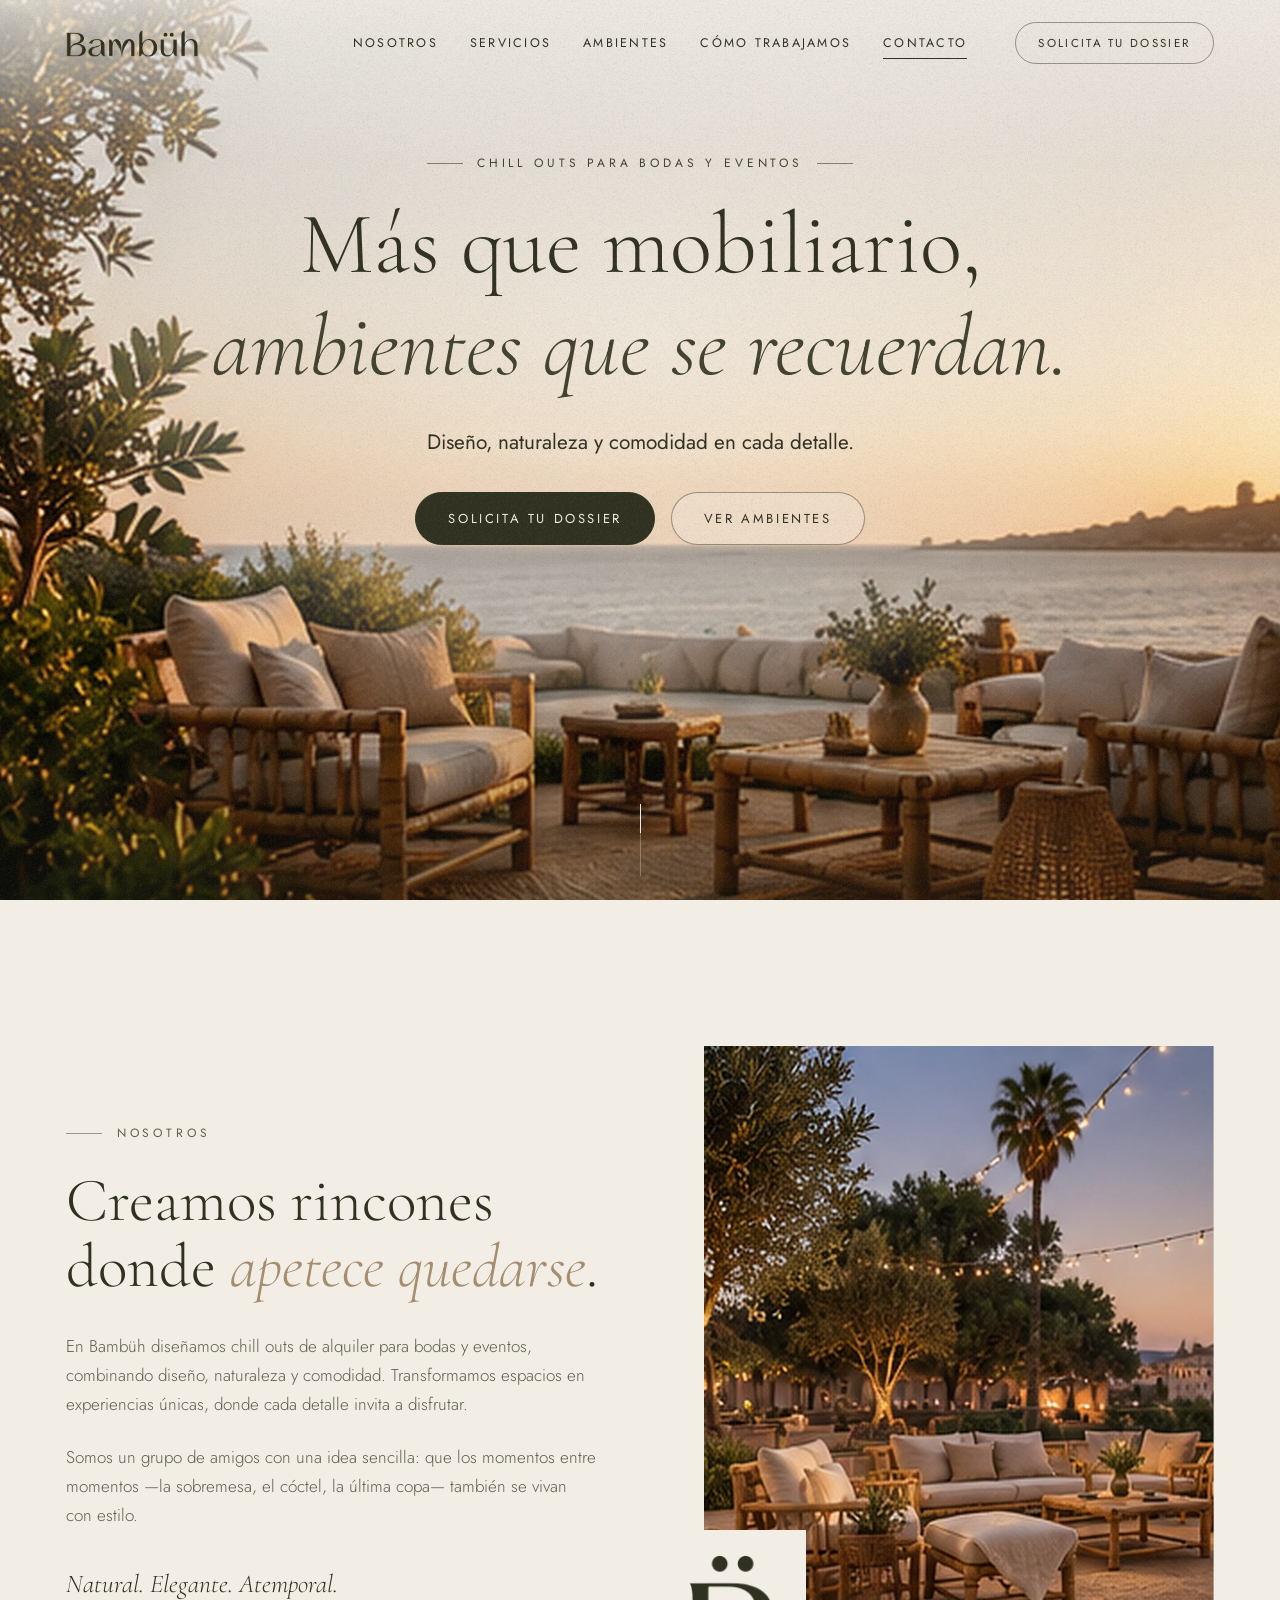
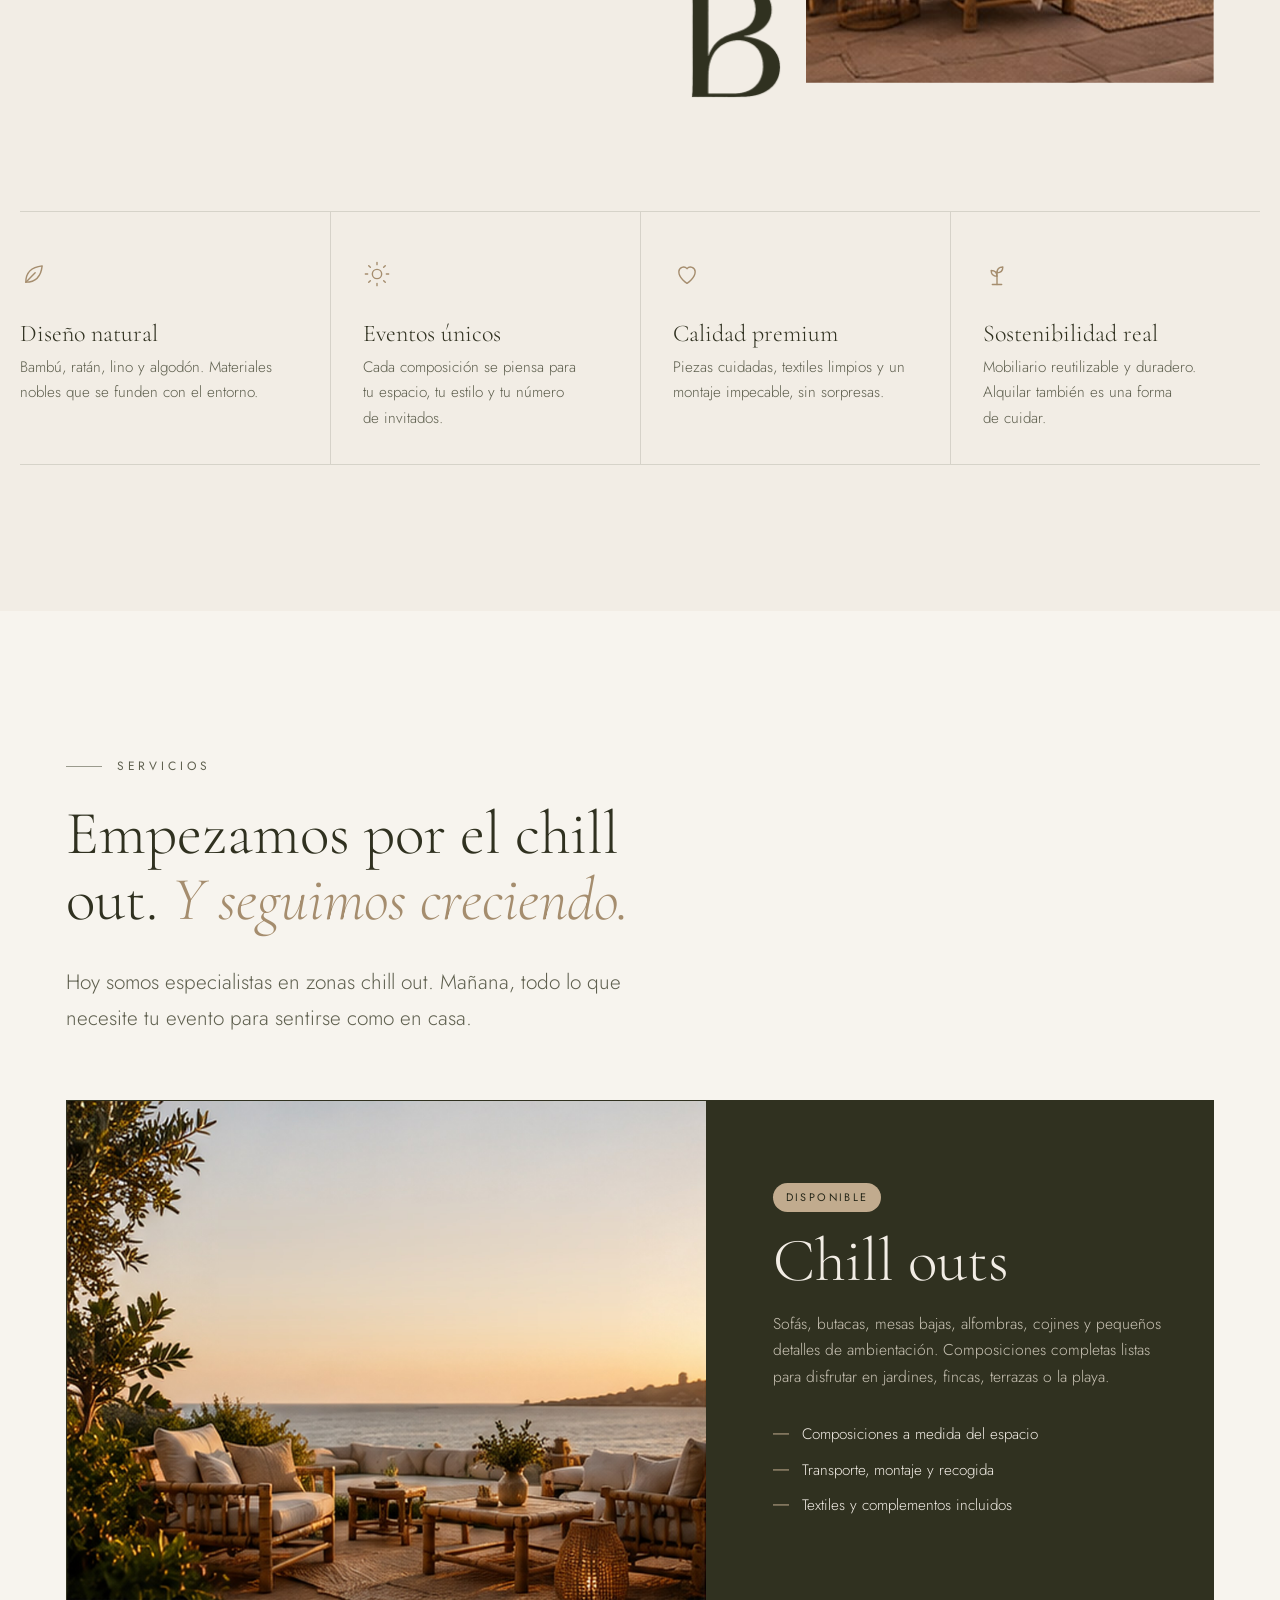
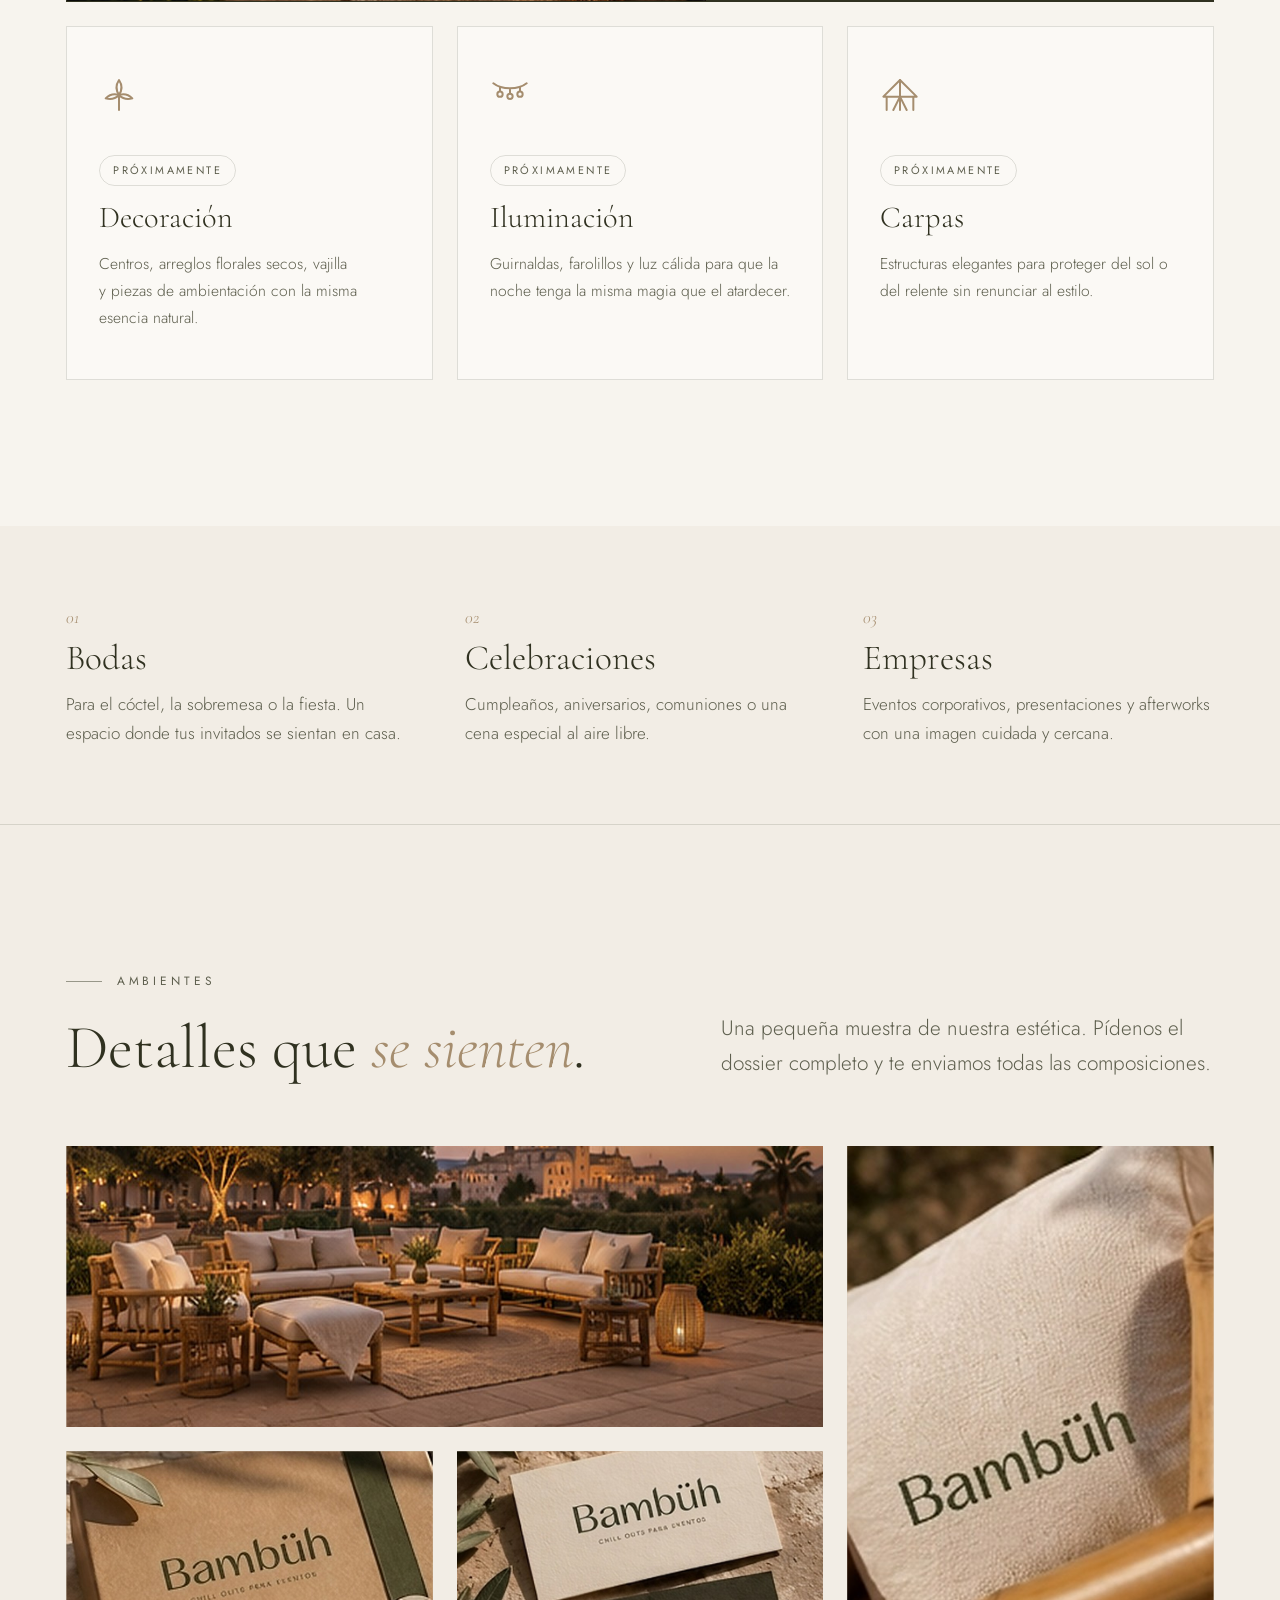
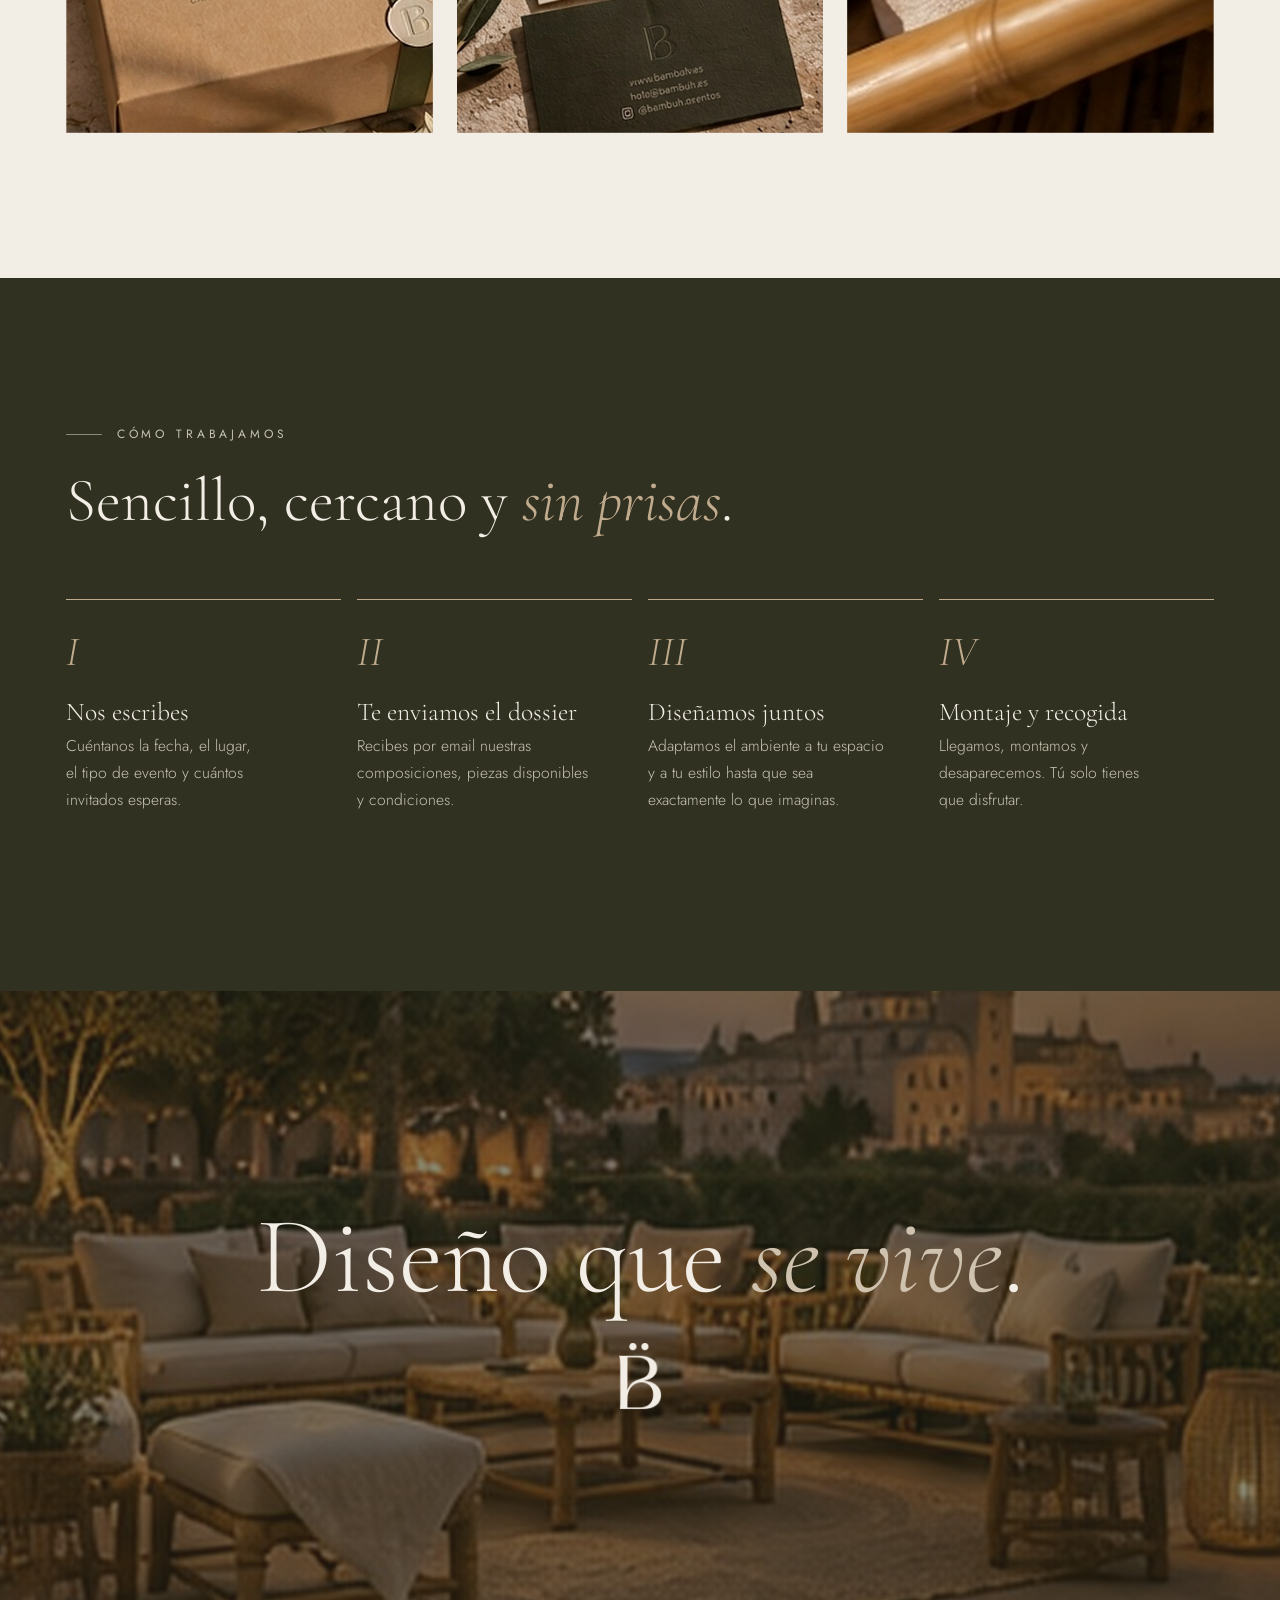
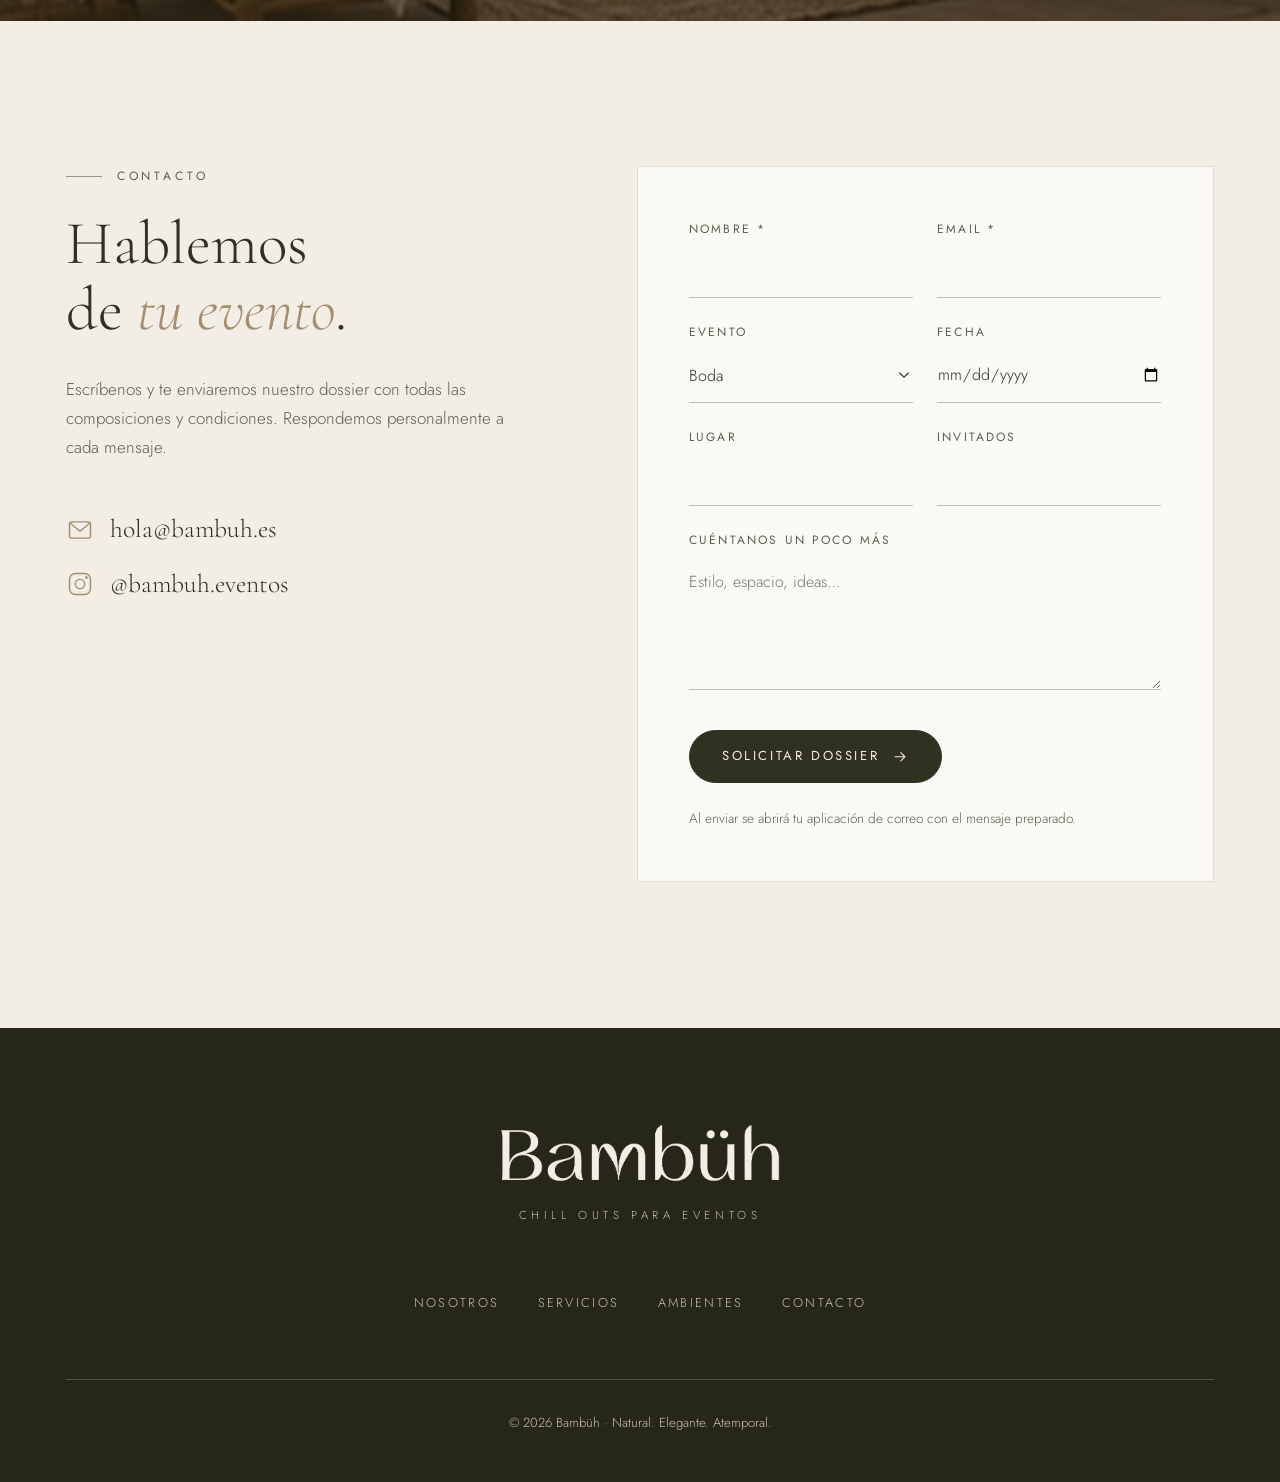
==== index.html @ f12e77e4 "Nuevo favicon y monograma con la Ë de Bambüh Co-Authored-By: Claude Opus 5.5 <noreply@anthropic.com>" ====
<!doctype html>
<html lang="es">
<head>
  <meta charset="utf-8">
  <meta name="viewport" content="width=device-width, initial-scale=1, viewport-fit=cover">
  <title>Bambüh · Chill outs para bodas y eventos</title>
  <meta name="description" content="Bambüh crea chill outs de alquiler para bodas y eventos, combinando diseño, naturaleza y comodidad. Ambientes que se recuerdan.">
  <meta name="theme-color" content="#303120">
  <meta property="og:title" content="Bambüh · Chill outs para eventos">
  <meta property="og:description" content="Más que mobiliario, ambientes que se recuerdan.">
  <meta property="og:image" content="assets/img/hero.jpg">
  <link rel="icon" type="image/png" sizes="64x64" href="assets/img/favicon.png">
  <link rel="icon" type="image/png" sizes="32x32" href="assets/img/favicon-32.png">
  <link rel="apple-touch-icon" href="assets/img/apple-touch-icon.png">
  <link rel="preconnect" href="https://fonts.googleapis.com">
  <link rel="preconnect" href="https://fonts.gstatic.com" crossorigin>
  <link href="https://fonts.googleapis.com/css2?family=Cormorant+Garamond:ital,wght@0,300;0,400;0,500;1,300;1,400&family=Jost:wght@300;400;500&display=swap" rel="stylesheet">
  <link rel="stylesheet" href="css/styles.css?v=6">
</head>
<body>
  <a class="skip-link" href="#main">Saltar al contenido</a>

  <!-- Cabecera -->
  <header class="header" id="header">
    <div class="header__inner container">
      <a href="#inicio" class="header__logo" aria-label="Bambüh, volver al inicio">
        <img src="assets/img/logo-dark.png" alt="Bambüh" class="logo logo--dark" width="793" height="166">
        <img src="assets/img/logo-light.png" alt="" aria-hidden="true" class="logo logo--light" width="793" height="166">
      </a>
      <nav class="nav" id="nav" aria-label="Principal">
        <ul class="nav__list">
          <li><a href="#nosotros" class="nav__link">Nosotros</a></li>
          <li><a href="#servicios" class="nav__link">Servicios</a></li>
          <li><a href="#ambientes" class="nav__link">Ambientes</a></li>
          <li><a href="#proceso" class="nav__link">Cómo trabajamos</a></li>
          <li><a href="#contacto" class="nav__link">Contacto</a></li>
        </ul>
        <a href="#contacto" class="btn btn--small nav__cta">Solicita tu dossier</a>
        <div class="nav__extra">
          <img src="assets/img/monogram-light.png" alt="" aria-hidden="true" width="96" height="148">
          <a href="mailto:hola@bambuh.es">hola@bambuh.es</a>
          <a href="https://instagram.com/bambuh.eventos" target="_blank" rel="noopener">@bambuh.eventos</a>
        </div>
      </nav>
      <button class="menu-toggle" id="menuToggle" aria-expanded="false" aria-controls="nav" aria-label="Abrir menú">
        <span></span><span></span>
      </button>
    </div>
  </header>

  <main id="main">
    <!-- Hero -->
    <section class="hero" id="inicio">
      <div class="hero__media" aria-hidden="true">
        <img src="assets/img/hero.jpg" alt="" class="hero__img" width="1590" height="1245" fetchpriority="high">
      </div>
      <div class="hero__veil" aria-hidden="true"></div>
      <div class="hero__content container">
        <p class="eyebrow hero__eyebrow" data-hero="1">Chill outs para bodas y eventos</p>
        <h1 class="hero__title">
          <span class="line"><span data-hero="2">Más que mobiliario,</span></span>
          <span class="line"><em data-hero="3">ambientes que se recuerdan.</em></span>
        </h1>
        <p class="hero__lead" data-hero="4">Diseño, naturaleza y comodidad en cada detalle.</p>
        <div class="hero__actions" data-hero="5">
          <a href="#contacto" class="btn btn--dark">Solicita tu dossier</a>
          <a href="#ambientes" class="btn btn--ghost">Ver ambientes</a>
        </div>
      </div>
      <a href="#nosotros" class="hero__scroll" aria-label="Desplazarse a Nosotros">
        <span class="hero__scroll-line"></span>
      </a>
    </section>


    <!-- Nosotros -->
    <section class="section about" id="nosotros">
      <div class="container about__grid">
        <div class="about__text">
          <p class="eyebrow reveal">Nosotros</p>
          <h2 class="section-title reveal">Creamos rincones donde <em>apetece quedarse</em>.</h2>
          <p class="reveal">En Bambüh diseñamos chill outs de alquiler para bodas y eventos, combinando diseño, naturaleza y comodidad. Transformamos espacios en experiencias únicas, donde cada detalle invita a disfrutar.</p>
          <p class="reveal">Somos un grupo de amigos con una idea sencilla: que los momentos entre momentos —la sobremesa, el cóctel, la última copa— también se vivan con estilo.</p>
          <p class="about__signature reveal">Natural. Elegante. Atemporal.</p>
        </div>
        <figure class="about__media">
          <div class="about__photo reveal-img">
            <img src="assets/img/night-tall.jpg" alt="Chill out con sofás de bambú y cojines blancos bajo guirnaldas de luces al anochecer" width="570" height="722" loading="lazy">
          </div>
          <img src="assets/img/monogram-dark.png" alt="" aria-hidden="true" class="about__monogram" width="96" height="148" loading="lazy">
        </figure>
      </div>

      <ul class="values container" role="list">
        <li class="value reveal">
          <svg class="icon" viewBox="0 0 24 24" aria-hidden="true"><path d="M5 19c0-8 5-13 14-14-1 9-6 14-14 14Z"/><path d="M5 19 13 11"/></svg>
          <h3>Diseño natural</h3>
          <p>Bambú, ratán, lino y algodón. Materiales nobles que se funden con el entorno.</p>
        </li>
        <li class="value reveal">
          <svg class="icon" viewBox="0 0 24 24" aria-hidden="true"><circle cx="12" cy="12" r="4"/><path d="M12 2v2M12 20v2M4.9 4.9l1.4 1.4M17.7 17.7l1.4 1.4M2 12h2M20 12h2M4.9 19.1l1.4-1.4M17.7 6.3l1.4-1.4"/></svg>
          <h3>Eventos únicos</h3>
          <p>Cada composición se piensa para tu espacio, tu estilo y tu número de invitados.</p>
        </li>
        <li class="value reveal">
          <svg class="icon" viewBox="0 0 24 24" aria-hidden="true"><path d="M12 20s-7-4.4-7-10a4 4 0 0 1 7-2.6A4 4 0 0 1 19 10c0 5.6-7 10-7 10Z"/></svg>
          <h3>Calidad premium</h3>
          <p>Piezas cuidadas, textiles limpios y un montaje impecable, sin sorpresas.</p>
        </li>
        <li class="value reveal">
          <svg class="icon" viewBox="0 0 24 24" aria-hidden="true"><path d="M12 21V10"/><path d="M12 14c-3 0-5-2-5-5 3 0 5 2 5 5ZM12 11c0-3 2-5 5-5 0 3-2 5-5 5Z"/><path d="M8 21h8"/></svg>
          <h3>Sostenibilidad real</h3>
          <p>Mobiliario reutilizable y duradero. Alquilar también es una forma de cuidar.</p>
        </li>
      </ul>
    </section>

    <!-- Servicios -->
    <section class="section services" id="servicios">
      <div class="container">
        <header class="section-head">
          <p class="eyebrow reveal">Servicios</p>
          <h2 class="section-title reveal">Empezamos por el chill out. <em>Y seguimos creciendo.</em></h2>
          <p class="section-lead reveal">Hoy somos especialistas en zonas chill out. Mañana, todo lo que necesite tu evento para sentirse como en casa.</p>
        </header>

        <div class="services__grid">
          <article class="service service--featured reveal">
            <div class="service__media">
              <img src="assets/img/hero.jpg" alt="Zona chill out con sofás de bambú frente al mar al atardecer" width="1590" height="1245" loading="lazy">
            </div>
            <div class="service__body">
              <span class="badge">Disponible</span>
              <h3>Chill outs</h3>
              <p>Sofás, butacas, mesas bajas, alfombras, cojines y pequeños detalles de ambientación. Composiciones completas listas para disfrutar en jardines, fincas, terrazas o la playa.</p>
              <ul class="service__list">
                <li>Composiciones a medida del espacio</li>
                <li>Transporte, montaje y recogida</li>
                <li>Textiles y complementos incluidos</li>
              </ul>
            </div>
          </article>

          <article class="service reveal">
            <svg class="icon icon--lg" viewBox="0 0 24 24" aria-hidden="true"><path d="M12 3c2 3 2 6 0 9-2-3-2-6 0-9Z"/><path d="M12 12c3-1 6 0 8 2-3 1-6 0-8-2ZM12 12c-3-1-6 0-8 2 3 1 6 0 8-2Z"/><path d="M12 12v9"/></svg>
            <span class="badge badge--soon">Próximamente</span>
            <h3>Decoración</h3>
            <p>Centros, arreglos florales secos, vajilla y piezas de ambientación con la misma esencia natural.</p>
          </article>

          <article class="service reveal">
            <svg class="icon icon--lg" viewBox="0 0 24 24" aria-hidden="true"><path d="M2 5c5 4 15 4 20 0"/><path d="M6 7.5v2M12 8.8v2M18 7.5v2"/><circle cx="6" cy="11.5" r="1.6"/><circle cx="12" cy="12.8" r="1.6"/><circle cx="18" cy="11.5" r="1.6"/></svg>
            <span class="badge badge--soon">Próximamente</span>
            <h3>Iluminación</h3>
            <p>Guirnaldas, farolillos y luz cálida para que la noche tenga la misma magia que el atardecer.</p>
          </article>

          <article class="service reveal">
            <svg class="icon icon--lg" viewBox="0 0 24 24" aria-hidden="true"><path d="M12 3 2 13h20L12 3Z"/><path d="M4 13v8M20 13v8M12 3v18"/><path d="M8 21l4-8 4 8"/></svg>
            <span class="badge badge--soon">Próximamente</span>
            <h3>Carpas</h3>
            <p>Estructuras elegantes para proteger del sol o del relente sin renunciar al estilo.</p>
          </article>
        </div>
      </div>
    </section>

    <!-- Para quién -->
    <section class="section audience">
      <div class="container audience__grid">
        <div class="audience__item reveal">
          <span class="audience__num">01</span>
          <h3>Bodas</h3>
          <p>Para el cóctel, la sobremesa o la fiesta. Un espacio donde tus invitados se sientan en casa.</p>
        </div>
        <div class="audience__item reveal">
          <span class="audience__num">02</span>
          <h3>Celebraciones</h3>
          <p>Cumpleaños, aniversarios, comuniones o una cena especial al aire libre.</p>
        </div>
        <div class="audience__item reveal">
          <span class="audience__num">03</span>
          <h3>Empresas</h3>
          <p>Eventos corporativos, presentaciones y afterworks con una imagen cuidada y cercana.</p>
        </div>
      </div>
    </section>

    <!-- Ambientes / galería -->
    <section class="section gallery" id="ambientes">
      <div class="container">
        <header class="section-head section-head--row">
          <div>
            <p class="eyebrow reveal">Ambientes</p>
            <h2 class="section-title reveal">Detalles que <em>se sienten</em>.</h2>
          </div>
          <p class="section-lead reveal">Una pequeña muestra de nuestra estética. Pídenos el dossier completo y te enviamos todas las composiciones.</p>
        </header>

        <div class="gallery__grid">
          <figure class="gallery__item gallery__item--wide reveal-img">
            <img src="assets/img/night.jpg" alt="Terraza con chill out iluminado por guirnaldas junto a un edificio histórico" width="994" height="418" loading="lazy">
            <figcaption>Noches de verano</figcaption>
          </figure>
          <figure class="gallery__item gallery__item--tall reveal-img">
            <img src="assets/img/cushion.jpg" alt="Detalle de cojín de lino con el logotipo de Bambüh sobre un brazo de bambú" width="530" height="722" loading="lazy">
            <figcaption>Textiles naturales</figcaption>
          </figure>
          <figure class="gallery__item reveal-img">
            <img src="assets/img/box.jpg" alt="Caja de cartón kraft con cinta verde oliva y sello Bambüh" width="690" height="820" loading="lazy">
            <figcaption>Cuidado en cada detalle</figcaption>
          </figure>
          <figure class="gallery__item reveal-img">
            <img src="assets/img/cards.jpg" alt="Tarjetas de visita de Bambüh en crema y verde oliva entre hojas de olivo" width="836" height="820" loading="lazy">
            <figcaption>Identidad Bambüh</figcaption>
          </figure>
        </div>
      </div>
    </section>

    <!-- Proceso -->
    <section class="section process" id="proceso">
      <div class="container">
        <header class="section-head">
          <p class="eyebrow eyebrow--light reveal">Cómo trabajamos</p>
          <h2 class="section-title reveal">Sencillo, cercano y <em>sin prisas</em>.</h2>
        </header>
        <ol class="steps" role="list">
          <li class="step reveal">
            <span class="step__num">I</span>
            <h3>Nos escribes</h3>
            <p>Cuéntanos la fecha, el lugar, el tipo de evento y cuántos invitados esperas.</p>
          </li>
          <li class="step reveal">
            <span class="step__num">II</span>
            <h3>Te enviamos el dossier</h3>
            <p>Recibes por email nuestras composiciones, piezas disponibles y condiciones.</p>
          </li>
          <li class="step reveal">
            <span class="step__num">III</span>
            <h3>Diseñamos juntos</h3>
            <p>Adaptamos el ambiente a tu espacio y a tu estilo hasta que sea exactamente lo que imaginas.</p>
          </li>
          <li class="step reveal">
            <span class="step__num">IV</span>
            <h3>Montaje y recogida</h3>
            <p>Llegamos, montamos y desaparecemos. Tú solo tienes que disfrutar.</p>
          </li>
        </ol>
      </div>
    </section>

    <!-- Frase -->
    <section class="quote" aria-label="Lema">
      <div class="quote__media" aria-hidden="true">
        <img src="assets/img/night.jpg" alt="" data-parallax width="994" height="418" loading="lazy">
      </div>
      <div class="quote__veil" aria-hidden="true"></div>
      <blockquote class="quote__text container">
        <p class="reveal">Diseño que <em>se vive</em>.</p>
        <img src="assets/img/monogram-light.png" alt="" aria-hidden="true" class="quote__mono reveal" width="96" height="148" loading="lazy">
      </blockquote>
    </section>

    <!-- Contacto -->
    <section class="section contact" id="contacto">
      <div class="container contact__grid">
        <div class="contact__intro">
          <p class="eyebrow reveal">Contacto</p>
          <h2 class="section-title reveal">Hablemos de <em>tu evento</em>.</h2>
          <p class="reveal">Escríbenos y te enviaremos nuestro dossier con todas las composiciones y condiciones. Respondemos personalmente a cada mensaje.</p>
          <ul class="contact__list reveal" role="list">
            <li>
              <svg class="icon" viewBox="0 0 24 24" aria-hidden="true"><rect x="3" y="5" width="18" height="14" rx="1.5"/><path d="m3.5 6 8.5 7 8.5-7"/></svg>
              <a href="mailto:hola@bambuh.es">hola@bambuh.es</a>
            </li>
            <li>
              <svg class="icon" viewBox="0 0 24 24" aria-hidden="true"><rect x="3" y="3" width="18" height="18" rx="5"/><circle cx="12" cy="12" r="4"/><circle cx="17.5" cy="6.5" r=".6"/></svg>
              <a href="https://instagram.com/bambuh.eventos" target="_blank" rel="noopener">@bambuh.eventos</a>
            </li>
          </ul>
        </div>

        <form class="form reveal" id="contactForm" novalidate>
          <div class="form__row">
            <div class="field">
              <label for="f-name">Nombre <span aria-hidden="true">*</span></label>
              <input id="f-name" name="nombre" type="text" autocomplete="name" required aria-describedby="e-name">
              <p class="field__error" id="e-name" aria-live="polite"></p>
            </div>
            <div class="field">
              <label for="f-email">Email <span aria-hidden="true">*</span></label>
              <input id="f-email" name="email" type="email" autocomplete="email" required aria-describedby="e-email">
              <p class="field__error" id="e-email" aria-live="polite"></p>
            </div>
          </div>
          <div class="form__row form__row--pair">
            <div class="field">
              <label for="f-type">Evento</label>
              <select id="f-type" name="tipo">
                <option>Boda</option>
                <option>Celebración privada</option>
                <option>Evento de empresa</option>
                <option>Otro</option>
              </select>
            </div>
            <div class="field">
              <label for="f-date">Fecha</label>
              <input id="f-date" name="fecha" type="date">
            </div>
          </div>
          <div class="form__row form__row--pair">
            <div class="field">
              <label for="f-place">Lugar</label>
              <input id="f-place" name="lugar" type="text" autocomplete="address-level2">
            </div>
            <div class="field">
              <label for="f-guests">Invitados</label>
              <input id="f-guests" name="invitados" type="number" min="1" inputmode="numeric">
            </div>
          </div>
          <div class="field">
            <label for="f-msg">Cuéntanos un poco más</label>
            <textarea id="f-msg" name="mensaje" rows="4" placeholder="Estilo, espacio, ideas…"></textarea>
          </div>
          <button type="submit" class="btn btn--dark form__submit">
            Solicitar dossier
            <svg viewBox="0 0 24 24" aria-hidden="true"><path d="M5 12h14M13 6l6 6-6 6"/></svg>
          </button>
          <p class="form__note">Al enviar se abrirá tu aplicación de correo con el mensaje preparado.</p>
          <p class="form__status" id="formStatus" role="status"></p>
        </form>
      </div>
    </section>
  </main>

  <div class="mobile-bar" id="mobileBar" aria-hidden="true">
    <a href="#contacto" class="btn btn--dark mobile-bar__cta" tabindex="-1">Solicita tu dossier</a>
    <a href="mailto:hola@bambuh.es" class="mobile-bar__mail" aria-label="Escríbenos por email" tabindex="-1">
      <svg viewBox="0 0 24 24" aria-hidden="true"><rect x="3" y="5" width="18" height="14" rx="1.5"/><path d="m3.5 6 8.5 7 8.5-7"/></svg>
    </a>
  </div>

  <footer class="footer">
    <div class="container footer__inner">
      <img src="assets/img/logo-light.png" alt="Bambüh" class="footer__logo" width="793" height="166" loading="lazy">
      <p class="footer__tag">Chill outs para eventos</p>
      <nav class="footer__nav" aria-label="Pie de página">
        <a href="#nosotros">Nosotros</a>
        <a href="#servicios">Servicios</a>
        <a href="#ambientes">Ambientes</a>
        <a href="#contacto">Contacto</a>
      </nav>
      <p class="footer__copy">© <span id="year">2026</span> Bambüh · Natural. Elegante. Atemporal.</p>
    </div>
  </footer>

  <script src="js/main.js?v=6" defer></script>
</body>
</html>
---- css/styles.css ----
/* ==========================================================================
   BAMBÜH — Chill outs para eventos
   Paleta tomada de la identidad: oliva, arena, lino, salvia y crema.
   ========================================================================== */

:root {
  /* Primitivos de marca */
  --olive-900: #262719;
  --olive-800: #303120;
  --olive-700: #414230;
  --sand-500: #C1AB8E;
  --sand-600: #A58D6E;
  --linen-300: #CFC3AF;
  --sage-500: #7F7F6C;
  --cream-100: #F2EDE5;
  --cream-50: #F7F4EE;

  /* Semánticos */
  --bg: var(--cream-100);
  --bg-alt: var(--cream-50);
  --surface: #FBF9F5;
  --text: var(--olive-800);
  --text-muted: #5E5F4E;          /* 6.2:1 sobre crema */
  --text-on-dark: var(--cream-100);
  --text-on-dark-muted: #C9C3B4;
  --accent: var(--sand-600);
  --line: rgba(48, 49, 32, .14);
  --line-light: rgba(242, 237, 229, .22);
  --focus: var(--olive-800);

  /* Tipografía */
  --font-display: "Cormorant Garamond", "Times New Roman", serif;
  --font-body: "Jost", system-ui, -apple-system, "Segoe UI", sans-serif;

  --fs-eyebrow: .75rem;
  --fs-body: 1.0625rem;
  --fs-lead: clamp(1.125rem, 1rem + .5vw, 1.3rem);
  --fs-h3: clamp(1.5rem, 1.3rem + .8vw, 1.9rem);
  --fs-h2: clamp(2.25rem, 1.6rem + 2.8vw, 4rem);
  --fs-h1: clamp(2.75rem, 1.8rem + 4.6vw, 6rem);

  /* Espaciado (escala amplia, 8pt) */
  --space-1: .5rem;
  --space-2: 1rem;
  --space-3: 1.5rem;
  --space-4: 2rem;
  --space-5: 3rem;
  --space-6: 4rem;
  --space-7: 6rem;
  --section-y: clamp(5rem, 3.5rem + 7vw, 10rem);

  --container: 1240px;
  --gutter: clamp(1rem, .5rem + 3vw, 3rem);
  --radius: 2px;

  /* Movimiento */
  --ease-out: cubic-bezier(.22, 1, .36, 1);
  --ease-in-out: cubic-bezier(.65, 0, .35, 1);
  --dur-fast: .25s;
  --dur: .6s;
  --dur-slow: 1.2s;

  --z-header: 100;
  --z-menu: 90;
}

/* ---------- Reset ---------- */
*, *::before, *::after { box-sizing: border-box; }
* { margin: 0; }
html { scroll-behavior: smooth; -webkit-text-size-adjust: 100%; }
body {
  font-family: var(--font-body);
  font-weight: 300;
  font-size: var(--fs-body);
  line-height: 1.7;
  color: var(--text);
  background: var(--bg);
  -webkit-font-smoothing: antialiased;
  overflow-x: hidden;
}
img { display: block; max-width: 100%; height: auto; }
a { color: inherit; text-decoration: none; }
ul[role="list"], ol[role="list"] { list-style: none; padding: 0; }
button, input, select, textarea { font: inherit; color: inherit; }
h1, h2, h3 { font-family: var(--font-display); font-weight: 300; line-height: 1.08; text-wrap: balance; }
em { font-style: italic; }
p { text-wrap: pretty; }

/* Grano sutil en todo el sitio, como papel */
body::after {
  content: "";
  position: fixed; inset: 0;
  pointer-events: none;
  z-index: 1000;
  opacity: .35;
  background-image: url("../assets/img/grain.png");
}

:focus-visible { outline: 2px solid var(--focus); outline-offset: 4px; }
.skip-link {
  position: absolute; left: var(--space-2); top: -100px;
  background: var(--olive-800); color: var(--cream-100);
  padding: .75rem 1.25rem; z-index: 2000;
  transition: top var(--dur-fast) var(--ease-out);
}
.skip-link:focus { top: var(--space-2); }

.container { width: 100%; max-width: var(--container); margin-inline: auto; padding-inline: var(--gutter); }

/* ---------- Utilidades tipográficas ---------- */
.eyebrow {
  font-size: var(--fs-eyebrow);
  font-weight: 400;
  letter-spacing: .32em;
  text-transform: uppercase;
  color: var(--text-muted);
  margin-bottom: var(--space-3);
  display: flex; align-items: center; gap: .9rem;
}
.eyebrow::before { content: ""; width: 2.25rem; height: 1px; background: currentColor; opacity: .6; }
.eyebrow--light { color: var(--text-on-dark-muted); }

.section { padding-block: var(--section-y); }
.section-title { font-size: var(--fs-h2); margin-bottom: var(--space-4); }
.section-title em { color: var(--accent); }
.section-lead { font-size: var(--fs-lead); color: var(--text-muted); max-width: 38rem; }
.section-head { margin-bottom: var(--space-6); max-width: 50rem; }
.section-head--row { max-width: none; display: grid; gap: var(--space-3); align-items: end; }
@media (min-width: 900px) {
  .section-head--row { grid-template-columns: 1.2fr 1fr; gap: var(--space-6); }
  .section-head--row .section-title { margin-bottom: 0; }
}

/* ---------- Botones ---------- */
.btn {
  --btn-bg: var(--olive-800); --btn-fg: var(--cream-100); --btn-bd: var(--olive-800);
  position: relative;
  display: inline-flex; align-items: center; justify-content: center; gap: .75rem;
  min-height: 48px;
  padding: .9rem 2rem;
  font-size: .8125rem; font-weight: 400;
  letter-spacing: .2em; text-transform: uppercase;
  color: var(--btn-fg);
  background: var(--btn-bg);
  border: 1px solid var(--btn-bd);
  border-radius: 999px;
  cursor: pointer;
  overflow: hidden;
  isolation: isolate;
  transition: color var(--dur) var(--ease-out), border-color var(--dur) var(--ease-out), transform var(--dur-fast) var(--ease-out);
  touch-action: manipulation;
}
.btn::before {
  content: ""; position: absolute; inset: 0; z-index: -1;
  background: var(--btn-hover-bg, var(--sand-500));
  transform: translateY(101%);
  border-radius: inherit;
  transition: transform var(--dur) var(--ease-out);
}
.btn:hover::before { transform: translateY(0); }
.btn:hover { color: var(--btn-hover-fg, var(--olive-900)); border-color: var(--btn-hover-bg, var(--sand-500)); }
.btn:active { transform: scale(.97); }
.btn svg { width: 1.1rem; height: 1.1rem; fill: none; stroke: currentColor; stroke-width: 1.5; transition: transform var(--dur) var(--ease-out); }
.btn:hover svg { transform: translateX(4px); }

.btn--small { min-height: 42px; padding: .6rem 1.4rem; font-size: .72rem; }
.btn--light { --btn-bg: var(--cream-100); --btn-fg: var(--olive-800); --btn-bd: var(--cream-100); }
.btn--ghost-light { --btn-bg: transparent; --btn-fg: var(--cream-100); --btn-bd: rgba(242,237,229,.6); --btn-hover-bg: var(--cream-100); --btn-hover-fg: var(--olive-800); }
.btn--dark { --btn-bg: var(--olive-800); }
.btn--ghost { --btn-bg: rgba(242,237,229,.35); --btn-fg: var(--olive-800); --btn-bd: rgba(48,49,32,.45); -webkit-backdrop-filter: blur(6px); backdrop-filter: blur(6px); }

/* ---------- Cabecera ---------- */
.header {
  position: fixed; inset: 0 0 auto; z-index: var(--z-header);
  padding-block: 1.4rem;
  color: var(--olive-800);
  transition: background-color var(--dur) var(--ease-out), padding var(--dur) var(--ease-out), color var(--dur) var(--ease-out), box-shadow var(--dur) var(--ease-out), transform var(--dur) var(--ease-out);
}
.header__inner { display: flex; align-items: center; justify-content: space-between; gap: var(--space-4); }
.header__logo { position: relative; z-index: calc(var(--z-menu) + 1); display: block; width: 132px; flex-shrink: 0; }
.logo { width: 100%; transition: opacity var(--dur) var(--ease-out); }
.logo--light { position: absolute; inset: 0; opacity: 0; }

.header.is-scrolled {
  background: rgba(242, 237, 229, .88);
  -webkit-backdrop-filter: saturate(1.2) blur(14px);
  backdrop-filter: saturate(1.2) blur(14px);
  color: var(--olive-800);
  padding-block: .85rem;
  box-shadow: 0 1px 0 var(--line);
}
.header.is-hidden { transform: translateY(-100%); }

.nav { display: flex; align-items: center; gap: var(--space-5); }
.nav__list { display: flex; gap: var(--space-4); list-style: none; padding: 0; }
.nav__link {
  position: relative; display: inline-block; padding-block: .5rem;
  font-size: .78rem; font-weight: 400; letter-spacing: .18em; text-transform: uppercase;
}
.nav__link::after {
  content: ""; position: absolute; left: 0; right: 0; bottom: .2rem; height: 1px;
  background: currentColor; transform: scaleX(0); transform-origin: right;
  transition: transform var(--dur) var(--ease-out);
}
.nav__link:hover::after, .nav__link.is-active::after { transform: scaleX(1); transform-origin: left; }

.header:not(.is-scrolled) .nav__cta { --btn-bg: transparent; --btn-fg: var(--olive-800); --btn-bd: rgba(48,49,32,.45); }

.nav__extra { display: none; }

.menu-toggle {
  display: none;
  width: 48px; height: 48px;
  background: none; border: 0; cursor: pointer;
  position: relative; z-index: calc(var(--z-menu) + 1);
}
.menu-toggle span {
  position: absolute; left: 12px; right: 12px; height: 1px; background: currentColor;
  transition: transform var(--dur) var(--ease-out), top var(--dur) var(--ease-out);
}
.menu-toggle span:first-child { top: 20px; }
.menu-toggle span:last-child { top: 28px; }
.menu-toggle[aria-expanded="true"] span:first-child { top: 24px; transform: rotate(45deg); }
.menu-toggle[aria-expanded="true"] span:last-child { top: 24px; transform: rotate(-45deg); }

@media (max-width: 960px) {
  .menu-toggle { display: block; }
  .nav {
    position: fixed; inset: 0; z-index: var(--z-menu);
    flex-direction: column; justify-content: center; gap: var(--space-5);
    background: var(--olive-800); color: var(--cream-100);
    clip-path: circle(0% at calc(100% - 44px) 44px);
    visibility: hidden;
    transition: clip-path .8s var(--ease-in-out), visibility 0s linear .8s;
  }
  .nav.is-open { clip-path: circle(150% at calc(100% - 44px) 44px); visibility: visible; transition: clip-path .8s var(--ease-in-out), visibility 0s; }
  .nav__list { flex-direction: column; align-items: center; gap: var(--space-2); }
  .nav__link { font-family: var(--font-display); font-size: 2.2rem; letter-spacing: 0; text-transform: none; font-weight: 300; }
  .nav__list li { opacity: 0; transform: translateY(16px); transition: opacity .5s var(--ease-out), transform .5s var(--ease-out); }
  .nav.is-open .nav__list li { opacity: 1; transform: none; }
  .nav.is-open .nav__list li:nth-child(1) { transition-delay: .25s; }
  .nav.is-open .nav__list li:nth-child(2) { transition-delay: .3s; }
  .nav.is-open .nav__list li:nth-child(3) { transition-delay: .35s; }
  .nav.is-open .nav__list li:nth-child(4) { transition-delay: .4s; }
  .nav.is-open .nav__list li:nth-child(5) { transition-delay: .45s; }
  .header .nav .nav__cta { --btn-bg: var(--cream-100); --btn-fg: var(--olive-800); --btn-bd: var(--cream-100); }
  body.menu-open { overflow: hidden; }
  body.menu-open .header { color: var(--cream-100); background: transparent; box-shadow: none; -webkit-backdrop-filter: none; backdrop-filter: none; }
  body.menu-open .header .logo--light { opacity: 1; }
  body.menu-open .header .logo--dark { opacity: 0; }
}

/* ---------- Hero ---------- */
.hero {
  position: relative;
  min-height: min(100vh, 1100px); min-height: min(100dvh, 1100px);
  display: flex; align-items: flex-start;
  color: var(--olive-800);
  overflow: hidden;
  background: #E9D2B4;
}
.hero__media { position: absolute; inset: 0; }
.hero__img {
  width: 100%; height: 100%; object-fit: cover; object-position: 50% 62%;
  transform: scale(1.12);
  animation: kenburns 22s var(--ease-out) forwards;
  filter: saturate(.95);
}
@keyframes kenburns { to { transform: scale(1.02); } }
.hero__veil {
  position: absolute; inset: 0;
  background:
    linear-gradient(180deg, rgba(242,237,229,.8) 0, rgba(242,237,229,0) 160px),
    radial-gradient(ellipse 60% 55% at 50% 38%, rgba(242,237,229,.7), rgba(242,237,229,.25) 60%, transparent 80%),
    linear-gradient(180deg, rgba(242,237,229,.35) 0%, rgba(242,237,229,0) 50%, rgba(38,39,25,0) 70%, rgba(38,39,25,.35) 100%);
}
.hero__content { position: relative; padding-top: clamp(7rem, 17vh, 11rem); padding-bottom: 4rem; text-align: center; display: flex; flex-direction: column; align-items: center; }
.hero__eyebrow { color: var(--olive-700); justify-content: center; }
.hero__eyebrow::after { content: ""; width: 2.25rem; height: 1px; background: currentColor; opacity: .6; }
@media (max-width: 600px) { .hero__eyebrow { letter-spacing: .24em; } .hero__eyebrow::before, .hero__eyebrow::after { display: none; } }
.hero__title { font-size: var(--fs-h1); margin-bottom: var(--space-3); width: 100%; }
@media (min-width: 700px) { .hero__title .line { white-space: nowrap; } }
.hero__title .line { display: block; overflow: hidden; padding-bottom: .08em; }
.hero__title .line > * { display: inline-block; }
.hero__title em { color: var(--olive-700); }
.hero__lead { font-size: var(--fs-lead); font-weight: 400; max-width: 30rem; margin-bottom: var(--space-4); color: var(--olive-800); text-shadow: 0 0 18px rgba(242,237,229,.9); }
.hero__actions { display: flex; flex-wrap: wrap; justify-content: center; gap: var(--space-2); }
@media (max-height: 760px) and (min-width: 700px) { .hero__title { font-size: clamp(2.5rem, 7.2vh, 4.6rem); } .hero__content { padding-top: 6.5rem; } }

/* Entrada del hero */
[data-hero] { opacity: 0; transform: translateY(24px); transition: opacity 1.1s var(--ease-out), transform 1.1s var(--ease-out); }
.hero__title [data-hero] { transform: translateY(105%); opacity: 1; transition-duration: 1.3s; }
.is-loaded [data-hero] { opacity: 1; transform: none; }
.is-loaded [data-hero="1"] { transition-delay: .2s; }
.is-loaded [data-hero="2"] { transition-delay: .35s; }
.is-loaded [data-hero="3"] { transition-delay: .5s; }
.is-loaded [data-hero="4"] { transition-delay: .8s; }
.is-loaded [data-hero="5"] { transition-delay: .95s; }

.hero__scroll {
  position: absolute; left: 50%; bottom: 1.5rem; margin-left: -24px;
  width: 48px; height: 72px; display: flex; justify-content: center;
}
.hero__scroll-line { position: relative; width: 1px; height: 100%; background: rgba(242,237,229,.3); overflow: hidden; }
.hero__scroll-line::after {
  content: ""; position: absolute; left: 0; top: 0; width: 100%; height: 40%;
  background: var(--cream-100);
  animation: scrollhint 2.4s var(--ease-in-out) infinite;
}
@keyframes scrollhint { 0% { transform: translateY(-100%); } 100% { transform: translateY(260%); } }
@media (max-width: 640px) { .hero__scroll { display: none; } }

/* ---------- Nosotros ---------- */
.about__grid { display: grid; gap: var(--space-6); align-items: center; }
@media (min-width: 900px) { .about__grid { grid-template-columns: 1.05fr 1fr; gap: clamp(3rem, 8vw, 8rem); } }
.about__text p:not(.eyebrow):not(.about__signature) { color: var(--text-muted); max-width: 34rem; margin-bottom: var(--space-3); }
.about__signature { font-family: var(--font-display); font-style: italic; font-size: 1.6rem; color: var(--text); margin-top: var(--space-4); }
.about__media { position: relative; }
.about__photo { overflow: hidden; }
.about__photo img { width: 100%; aspect-ratio: 4 / 5; object-fit: cover; }
.about__monogram {
  position: absolute; left: -2.5rem; bottom: -2.5rem;
  width: 94px; padding: 1.5rem; background: var(--bg);
  box-sizing: content-box;
}
@media (max-width: 640px) { .about__monogram { left: auto; right: 1rem; bottom: -2rem; width: 57px; padding: 1rem; } }

.values {
  display: grid; grid-template-columns: repeat(auto-fit, minmax(220px, 1fr));
  margin-top: clamp(5rem, 10vw, 8rem);
  border-top: 1px solid var(--line);
}
.value { padding: var(--space-5) var(--space-3) var(--space-2); border-bottom: 1px solid var(--line); }
@media (min-width: 900px) {
  .values { grid-template-columns: repeat(4, 1fr); border-bottom: 1px solid var(--line); }
  .value { border-bottom: 0; border-left: 1px solid var(--line); padding: var(--space-5) var(--space-4) var(--space-4); }
  .value:first-child { border-left: 0; padding-left: 0; }
}
.value h3 { font-size: 1.5rem; margin-block: var(--space-3) var(--space-1); }
.value p { font-size: .95rem; color: var(--text-muted); }

.icon { width: 28px; height: 28px; fill: none; stroke: var(--accent); stroke-width: 1.2; stroke-linecap: round; stroke-linejoin: round; flex-shrink: 0; }
.icon--lg { width: 40px; height: 40px; }
.value .icon { transition: transform var(--dur) var(--ease-out); }
.value:hover .icon { transform: translateY(-4px) rotate(-6deg); }

/* ---------- Servicios ---------- */
.services { background: var(--bg-alt); }
.services__grid { display: grid; gap: var(--space-3); }
@media (min-width: 768px) { .services__grid { grid-template-columns: repeat(3, 1fr); } }

.service {
  position: relative;
  background: var(--surface);
  padding: var(--space-5) var(--space-4);
  border: 1px solid var(--line);
  display: flex; flex-direction: column; gap: var(--space-2);
  transition: transform var(--dur) var(--ease-out), box-shadow var(--dur) var(--ease-out), border-color var(--dur) var(--ease-out);
}
@media (hover: hover) { .service:hover { transform: translateY(-6px); box-shadow: 0 24px 48px -28px rgba(48,49,32,.35); border-color: rgba(48,49,32,.24); } }
.service h3 { font-size: var(--fs-h3); }
.service p { color: var(--text-muted); font-size: .98rem; }

.service--featured { padding: 0; overflow: hidden; background: var(--olive-800); color: var(--cream-100); border-color: var(--olive-800); }
@media (min-width: 768px) { .service--featured { grid-column: 1 / -1; display: grid; grid-template-columns: 1.3fr 1fr; } }
.service--featured .service__media { overflow: hidden; min-height: 280px; }
.service--featured .service__media img { width: 100%; height: 100%; object-fit: cover; object-position: 60% 100%; transition: transform 1.6s var(--ease-out); }
.service--featured:hover .service__media img { transform: scale(1.05); }
.service--featured .service__body { padding: clamp(2rem, 4vw, 4rem); display: flex; flex-direction: column; gap: var(--space-2); justify-content: center; }
.service--featured h3 { font-size: var(--fs-h2); }
.service--featured p { color: var(--text-on-dark-muted); }
.service__list { list-style: none; padding: 0; margin-top: var(--space-2); display: grid; gap: .6rem; }
.service__list li { display: flex; gap: .8rem; align-items: baseline; font-size: .95rem; }
.service__list li::before { content: ""; width: 1rem; height: 1px; background: var(--sand-500); flex-shrink: 0; transform: translateY(-.3em); }

.badge {
  align-self: flex-start;
  font-size: .68rem; font-weight: 400; letter-spacing: .22em; text-transform: uppercase;
  padding: .35rem .8rem; border-radius: 999px;
  background: var(--sand-500); color: var(--olive-900);
}
.badge--soon { background: transparent; color: var(--text-muted); border: 1px solid var(--line); }
.service .icon--lg + .badge { margin-top: var(--space-3); }

/* ---------- Para quién ---------- */
.audience { padding-block: clamp(4rem, 6vw, 6rem); border-bottom: 1px solid var(--line); }
.audience__grid { display: grid; gap: var(--space-5); }
@media (min-width: 768px) { .audience__grid { grid-template-columns: repeat(3, 1fr); } }
.audience__num { font-family: var(--font-display); font-style: italic; color: var(--accent); font-size: 1.1rem; }
.audience__item h3 { font-size: 2.2rem; margin-block: .4rem .8rem; }
.audience__item p { color: var(--text-muted); max-width: 22rem; }

/* ---------- Galería ---------- */
.gallery__grid { display: grid; gap: var(--space-2); grid-template-columns: 1fr; }
@media (min-width: 700px) {
  .gallery__grid { grid-template-columns: repeat(3, 1fr); grid-auto-rows: clamp(200px, 22vw, 300px); gap: var(--space-3); }
  .gallery__item--wide { grid-column: span 2; }
  .gallery__item--tall { grid-row: span 2; }
}
.gallery__item { position: relative; overflow: hidden; margin: 0; min-height: 260px; background: var(--linen-300); }
.gallery__item img { width: 100%; height: 100%; object-fit: cover; transition: transform 1.6s var(--ease-out); }
.gallery__item:hover img { transform: scale(1.06); }
.gallery__item figcaption {
  position: absolute; left: 0; right: 0; bottom: 0;
  padding: 3rem 1.5rem 1.25rem;
  background: linear-gradient(transparent, rgba(38,39,25,.7));
  color: var(--cream-100);
  font-family: var(--font-display); font-style: italic; font-size: 1.35rem;
  opacity: 0; transform: translateY(10px);
  transition: opacity var(--dur) var(--ease-out), transform var(--dur) var(--ease-out);
}
.gallery__item:hover figcaption, .gallery__item:focus-within figcaption { opacity: 1; transform: none; }
@media (hover: none) { .gallery__item figcaption { opacity: 1; transform: none; } }

/* ---------- Proceso ---------- */
.process { background: var(--olive-800); color: var(--text-on-dark); }
.process .section-title em { color: var(--sand-500); }
.steps { display: grid; gap: var(--space-2); counter-reset: step; }
@media (min-width: 768px) { .steps { grid-template-columns: repeat(2, 1fr); } }
@media (min-width: 1100px) { .steps { grid-template-columns: repeat(4, 1fr); } }
.step { padding: var(--space-4) 0; border-top: 1px solid var(--line-light); position: relative; }
.step::before {
  content: ""; position: absolute; left: 0; top: -1px; height: 1px; width: 100%;
  background: var(--sand-500); transform: scaleX(0); transform-origin: left;
  transition: transform 1.2s var(--ease-out) .2s;
}
.step.is-visible::before { transform: scaleX(1); }
@media (min-width: 768px) { .step { padding-right: var(--space-4); } }
.step__num { font-family: var(--font-display); font-style: italic; font-size: 2.6rem; color: var(--sand-500); line-height: 1; }
.step h3 { font-size: 1.6rem; margin-block: var(--space-3) var(--space-1); }
.step p { color: var(--text-on-dark-muted); font-size: .98rem; }

/* ---------- Frase ---------- */
.quote {
  position: relative; overflow: hidden;
  min-height: clamp(420px, 70vh, 640px);
  display: grid; place-items: center; text-align: center;
  color: var(--cream-100); background: var(--olive-900);
}
.quote__media { position: absolute; inset: -15% 0; }
.quote__media img { width: 100%; height: 100%; object-fit: cover; will-change: transform; }
.quote__veil { position: absolute; inset: 0; background: rgba(38,39,25,.55); }
.quote__text { position: relative; display: grid; justify-items: center; gap: var(--space-4); }
.quote__text p { font-family: var(--font-display); font-weight: 300; font-size: clamp(3rem, 2rem + 6vw, 7.5rem); line-height: 1; }
.quote__text em { color: var(--linen-300); }
.quote__mono { width: 44px; opacity: .85; }

/* ---------- Contacto ---------- */
.contact__grid { display: grid; gap: var(--space-6); }
@media (min-width: 960px) { .contact__grid { grid-template-columns: 1fr 1.2fr; gap: clamp(3rem, 7vw, 7rem); } }
.contact__intro > p:not(.eyebrow) { color: var(--text-muted); max-width: 30rem; }
.contact__list { list-style: none; padding: 0; margin-top: var(--space-5); display: grid; gap: var(--space-2); }
.contact__list li { display: flex; align-items: center; gap: 1rem; }
.contact__list a {
  font-family: var(--font-display); font-size: 1.6rem; line-height: 1.2;
  background: linear-gradient(currentColor, currentColor) 0 100% / 0 1px no-repeat;
  transition: background-size var(--dur) var(--ease-out);
  padding-block: .25rem;
}
.contact__list a:hover { background-size: 100% 1px; }

.form { background: var(--surface); border: 1px solid var(--line); padding: clamp(1.5rem, 4vw, 3.5rem); display: grid; gap: var(--space-3); }
.form__row { display: grid; gap: var(--space-3); }
@media (min-width: 600px) { .form__row { grid-template-columns: 1fr 1fr; } }
.field { display: grid; gap: .4rem; }
.field label { font-size: .75rem; font-weight: 400; letter-spacing: .18em; text-transform: uppercase; color: var(--text-muted); }
.field input, .field select, .field textarea {
  width: 100%; min-height: 48px;
  padding: .75rem 0;
  font-size: 1rem; font-weight: 300;
  background: transparent;
  border: 0; border-bottom: 1px solid rgba(48,49,32,.3);
  border-radius: 0;
  transition: border-color var(--dur-fast) var(--ease-out), box-shadow var(--dur-fast) var(--ease-out);
  -webkit-appearance: none; appearance: none;
}
.field select {
  cursor: pointer;
  background-image: url("data:image/svg+xml,%3Csvg xmlns='http://www.w3.org/2000/svg' viewBox='0 0 24 24' fill='none' stroke='%23303120' stroke-width='1.5'%3E%3Cpath d='m6 9 6 6 6-6'/%3E%3C/svg%3E");
  background-repeat: no-repeat; background-position: right center; background-size: 18px;
  padding-right: 1.75rem;
}
.field textarea { resize: vertical; min-height: 110px; }
.field input:focus, .field select:focus, .field textarea:focus { outline: none; border-color: var(--olive-800); box-shadow: 0 1px 0 0 var(--olive-800); }
.field input:focus-visible, .field select:focus-visible, .field textarea:focus-visible { outline: none; }
.field.has-error input { border-color: #9B3B2A; box-shadow: 0 1px 0 0 #9B3B2A; }
.field__error { font-size: .85rem; color: #9B3B2A; min-height: 0; }
.field__error:empty { display: none; }
.form__submit { justify-self: start; margin-top: var(--space-2); }
.form__note { font-size: .85rem; color: var(--text-muted); }
.form__status { font-size: .95rem; color: var(--olive-700); }
.form__status:empty { display: none; }

/* ---------- Footer ---------- */
.footer { background: var(--olive-900); color: var(--text-on-dark-muted); padding-block: var(--space-7) var(--space-5); text-align: center; }
.footer__inner { display: grid; justify-items: center; gap: var(--space-3); }
.footer__logo { width: min(280px, 70vw); }
.footer__tag { font-size: .72rem; letter-spacing: .4em; text-transform: uppercase; }
.footer__nav { display: flex; flex-wrap: wrap; justify-content: center; gap: var(--space-1) var(--space-4); margin-block: var(--space-4); }
.footer__nav a { font-size: .8rem; letter-spacing: .18em; text-transform: uppercase; padding: .6rem .2rem; transition: color var(--dur-fast); }
.footer__nav a:hover { color: var(--cream-100); }
.footer__copy { font-size: .82rem; padding-top: var(--space-4); border-top: 1px solid var(--line-light); width: 100%; }

/* ==========================================================================
   MÓVIL — capa específica para pantallas pequeñas (≤ 767px)
   ========================================================================== */
.mobile-bar { display: none; }

@media (max-width: 767px) {
  :root {
    --gutter: 1.25rem;
    --section-y: 4.5rem;
    --fs-h2: clamp(2.35rem, 1.6rem + 3.6vw, 2.9rem);
    --fs-h1: clamp(2.7rem, 1.9rem + 4.4vw, 3.4rem);
    --fs-lead: 1.08rem;
  }
  body { line-height: 1.65; }
  .eyebrow { margin-bottom: 1rem; font-size: .7rem; letter-spacing: .28em; }
  .section-title { margin-bottom: 1.25rem; line-height: 1.05; }
  .section-head { margin-bottom: 2.5rem; }
  .section-lead { font-size: 1rem; }

  /* Cabecera */
  .header { padding-block: max(.9rem, env(safe-area-inset-top)) .9rem; }
  .header.is-scrolled { padding-block: max(.6rem, env(safe-area-inset-top)) .6rem; }
  .header__logo { width: 108px; }
  .menu-toggle { margin-right: -12px; }

  /* Menú a pantalla completa */
  .nav { justify-content: space-between; padding: 7rem var(--gutter) max(2rem, env(safe-area-inset-bottom)); }
  .nav__list { align-items: flex-start; width: 100%; gap: 0; }
  .nav__list li { width: 100%; border-bottom: 1px solid var(--line-light); }
  .nav__link { display: block; width: 100%; font-size: 2rem; padding-block: .8rem; }
  .nav__link::after { display: none; }
  .nav__link.is-active { color: var(--sand-500); }
  .nav .nav__cta { width: 100%; min-height: 54px; font-size: .78rem; }
  .nav__extra {
    display: flex; flex-direction: column; align-items: center; gap: .2rem; width: 100%;
    font-size: .9rem; color: var(--text-on-dark-muted);
    opacity: 0; transition: opacity .5s var(--ease-out);
  }
  .nav__extra img { width: 24px; margin-bottom: .6rem; opacity: .8; }
  .nav__extra a { padding: .35rem; }
  .nav.is-open .nav__extra { opacity: 1; transition-delay: .5s; }

  /* Hero: texto arriba sobre el cielo, acciones abajo al alcance del pulgar */
  .hero { min-height: 100svh; }
  .hero__img { object-position: 42% 100%; }
  .hero__veil {
    background:
      linear-gradient(180deg, rgba(242,237,229,.85) 0, rgba(242,237,229,.35) 38%, rgba(242,237,229,0) 55%),
      linear-gradient(0deg, rgba(38,39,25,.78) 0, rgba(38,39,25,.25) 26%, rgba(38,39,25,0) 42%);
  }
  .hero__content { min-height: 100svh; padding-top: 7.25rem; padding-bottom: max(1.75rem, env(safe-area-inset-bottom)); }
  .hero__eyebrow { font-size: .66rem; letter-spacing: .3em; margin-bottom: 1.25rem; }
  .hero__title { line-height: 1.02; margin-bottom: 1.1rem; }
  .hero__lead { font-size: 1.02rem; max-width: 18rem; margin-bottom: 0; }
  .hero__actions { margin-top: auto; flex-direction: column; width: 100%; gap: .75rem; }
  .hero__actions .btn { width: 100%; min-height: 54px; }
  .hero__actions .btn--dark { --btn-bg: var(--cream-100); --btn-fg: var(--olive-800); --btn-bd: var(--cream-100); }
  .hero__actions .btn--ghost { --btn-bg: transparent; --btn-fg: var(--cream-100); --btn-bd: rgba(242,237,229,.55); -webkit-backdrop-filter: none; backdrop-filter: none; }

  /* Nosotros */
  .about__grid { gap: 2.5rem; }
  .about__signature { font-size: 1.4rem; margin-top: 1.5rem; }
  .about__photo img { aspect-ratio: 5 / 6; }
  .about__monogram { right: 1.25rem; bottom: -1.75rem; width: 44px; padding: .9rem 1rem; }

  .values { grid-template-columns: 1fr 1fr; margin-top: 4rem; border-top: 0; gap: .75rem; }
  .value { padding: 1.25rem 1.1rem 1.35rem; border: 1px solid var(--line); background: var(--surface); }
  .value .icon { width: 24px; height: 24px; }
  .value h3 { font-size: 1.22rem; margin-block: .75rem .35rem; line-height: 1.15; }
  .value p { font-size: .88rem; line-height: 1.55; }

  /* Servicios */
  .services__grid { gap: 0; }
  .service--featured { margin-bottom: 2.5rem; }
  .service--featured .service__media { min-height: 0; aspect-ratio: 4 / 3; }
  .service--featured .service__body { padding: 1.75rem 1.5rem 2rem; }
  .service--featured h3 { font-size: 2.5rem; }
  .service--featured p { font-size: .95rem; }

  .service:not(.service--featured) {
    display: grid; grid-template-columns: 44px 1fr; column-gap: 1rem; row-gap: .3rem;
    padding: 1.4rem 0; background: none; border: 0; border-top: 1px solid var(--line);
  }
  .service:not(.service--featured):last-child { border-bottom: 1px solid var(--line); }
  .service:not(.service--featured) .icon--lg { grid-row: 1 / span 3; width: 36px; height: 36px; margin-top: .2rem; }
  .service .icon--lg + .badge { margin-top: 0; }
  .service:not(.service--featured) h3 { font-size: 1.55rem; }
  .service:not(.service--featured) p { font-size: .92rem; }
  .badge { font-size: .62rem; padding: .28rem .7rem; justify-self: start; }

  /* Para quién */
  .audience { padding-block: 3.5rem; }
  .audience__grid { gap: 0; }
  .audience__item { display: grid; grid-template-columns: 2.5rem 1fr; column-gap: .75rem; padding-block: 1.25rem; border-top: 1px solid var(--line); }
  .audience__item:first-child { border-top: 0; padding-top: 0; }
  .audience__num { grid-row: 1 / span 2; padding-top: .55rem; }
  .audience__item h3 { font-size: 1.75rem; margin-block: 0 .25rem; }
  .audience__item p { font-size: .95rem; }

  /* Galería en mosaico de dos columnas */
  .gallery__grid { grid-template-columns: 1fr 1fr; grid-auto-rows: 44vw; gap: .6rem; }
  .gallery__item { min-height: 0; }
  .gallery__item--wide { grid-column: span 2; }
  .gallery__item--tall { grid-row: span 2; }
  .gallery__item figcaption { font-size: 1rem; padding: 2rem .85rem .7rem; }

  /* Proceso como línea de tiempo vertical */
  .steps { gap: 0; }
  .step { display: grid; grid-template-columns: 2.2rem 1fr; column-gap: 1rem; padding: 0 0 2rem; border-top: 0; }
  .step::before { left: 1.1rem; top: .5rem; bottom: 0; width: 1px; height: auto; background: var(--line-light); transform: scaleY(0); transform-origin: top; }
  .step.is-visible::before { transform: scaleY(1); }
  .step:last-child { padding-bottom: 0; }
  .step:last-child::before { display: none; }
  .step__num {
    position: relative; z-index: 1; grid-row: 1 / span 2;
    width: 2.2rem; height: 2.2rem; display: grid; place-items: center;
    font-size: 1.15rem; border: 1px solid var(--sand-500); border-radius: 50%; background: var(--olive-800);
  }
  .step h3 { font-size: 1.45rem; margin-block: .2rem .3rem; }
  .step p { font-size: .93rem; }

  /* Frase */
  .quote { min-height: 62svh; }
  .quote__text p { font-size: 3.4rem; }
  .quote__mono { width: 35px; }

  /* Contacto */
  .contact__grid { gap: 2.5rem; }
  .contact__list { margin-top: 1.75rem; gap: .6rem; }
  .contact__list li { position: relative; padding: .9rem 1.1rem; border: 1px solid var(--line); background: var(--surface); }
  .contact__list a { font-size: 1.3rem; flex: 1; }
  .contact__list a::after { content: ""; position: absolute; inset: 0; }
  .form { margin-inline: calc(var(--gutter) * -1); border-inline: 0; padding: 2rem var(--gutter); gap: 1.25rem; }
  .form__row { gap: 1.25rem; }
  .form__row--pair { grid-template-columns: 1fr 1fr; gap: 1rem; }
  .field label { font-size: .68rem; }
  .field input, .field select, .field textarea { font-size: 16px; }
  .form__submit { justify-self: stretch; min-height: 56px; }
  .form__note { text-align: center; font-size: .8rem; }

  /* Footer (deja sitio a la barra inferior) */
  .footer { padding-block: 3.5rem calc(6.5rem + env(safe-area-inset-bottom)); }
  .footer__logo { width: 190px; }
  .footer__nav { gap: 0 1.25rem; margin-block: 1.25rem; }

  /* Barra de acción inferior */
  .mobile-bar {
    display: flex; gap: .5rem; align-items: center;
    position: fixed; left: .75rem; right: .75rem; bottom: max(.75rem, env(safe-area-inset-bottom));
    z-index: 80; padding: .4rem;
    background: rgba(242,237,229,.9);
    -webkit-backdrop-filter: saturate(1.2) blur(14px); backdrop-filter: saturate(1.2) blur(14px);
    border: 1px solid var(--line); border-radius: 999px;
    box-shadow: 0 12px 32px -16px rgba(38,39,25,.45);
    transform: translateY(calc(100% + 2rem)); opacity: 0;
    transition: transform .6s var(--ease-out), opacity .4s var(--ease-out);
  }
  .mobile-bar.is-visible { transform: none; opacity: 1; }
  .mobile-bar__cta { flex: 1; min-height: 48px; font-size: .74rem; }
  .mobile-bar__mail {
    width: 48px; height: 48px; flex-shrink: 0; display: grid; place-items: center;
    border: 1px solid rgba(48,49,32,.3); border-radius: 50%;
    transition: background-color var(--dur-fast), transform var(--dur-fast) var(--ease-out);
  }
  .mobile-bar__mail:active { transform: scale(.94); background: var(--linen-300); }
  .mobile-bar__mail svg { width: 20px; height: 20px; fill: none; stroke: var(--olive-800); stroke-width: 1.4; }
  body.menu-open .mobile-bar { transform: translateY(calc(100% + 2rem)); opacity: 0; }

  /* Feedback táctil */
  .service:active, .value:active, .contact__list li:active { background: var(--cream-50); }
}

@media (max-width: 359px) {
  .values { grid-template-columns: 1fr; }
  .form__row--pair { grid-template-columns: 1fr; }
}

/* ---------- Revelado al hacer scroll ---------- */
.js .reveal {
  opacity: 0; transform: translateY(28px);
  transition: opacity 1s var(--ease-out), transform 1s var(--ease-out);
  transition-delay: var(--delay, 0s);
}
.js .reveal.is-visible { opacity: 1; transform: none; }
@media (max-width: 767px) { .js .reveal { transform: translateY(18px); transition-duration: .8s; } }

.js .reveal-img { clip-path: inset(12% 0 12% 0); transition: clip-path 1.4s var(--ease-out); transition-delay: var(--delay, 0s); }
.js .reveal-img > img:first-child { transform: scale(1.18); transition: transform 1.8s var(--ease-out); transition-delay: var(--delay, 0s); }
.js .reveal-img.is-visible { clip-path: inset(0 0 0 0); }
.js .reveal-img.is-visible > img:first-child { transform: scale(1); }
.js .gallery__item.reveal-img.is-visible:hover > img:first-child { transform: scale(1.06); transition-duration: 1.6s; transition-delay: 0s; }

/* ---------- Movimiento reducido ---------- */
@media (prefers-reduced-motion: reduce) {
  html { scroll-behavior: auto; }
  *, *::before, *::after { animation-duration: .01ms !important; animation-iteration-count: 1 !important; transition-duration: .01ms !important; transition-delay: 0s !important; }
  .hero__img { transform: none; }
  .mobile-bar { transition: none; }
  [data-hero], .js .reveal, .js .reveal-img, .js .reveal-img > img:first-child { opacity: 1 !important; transform: none !important; clip-path: none !important; }
}
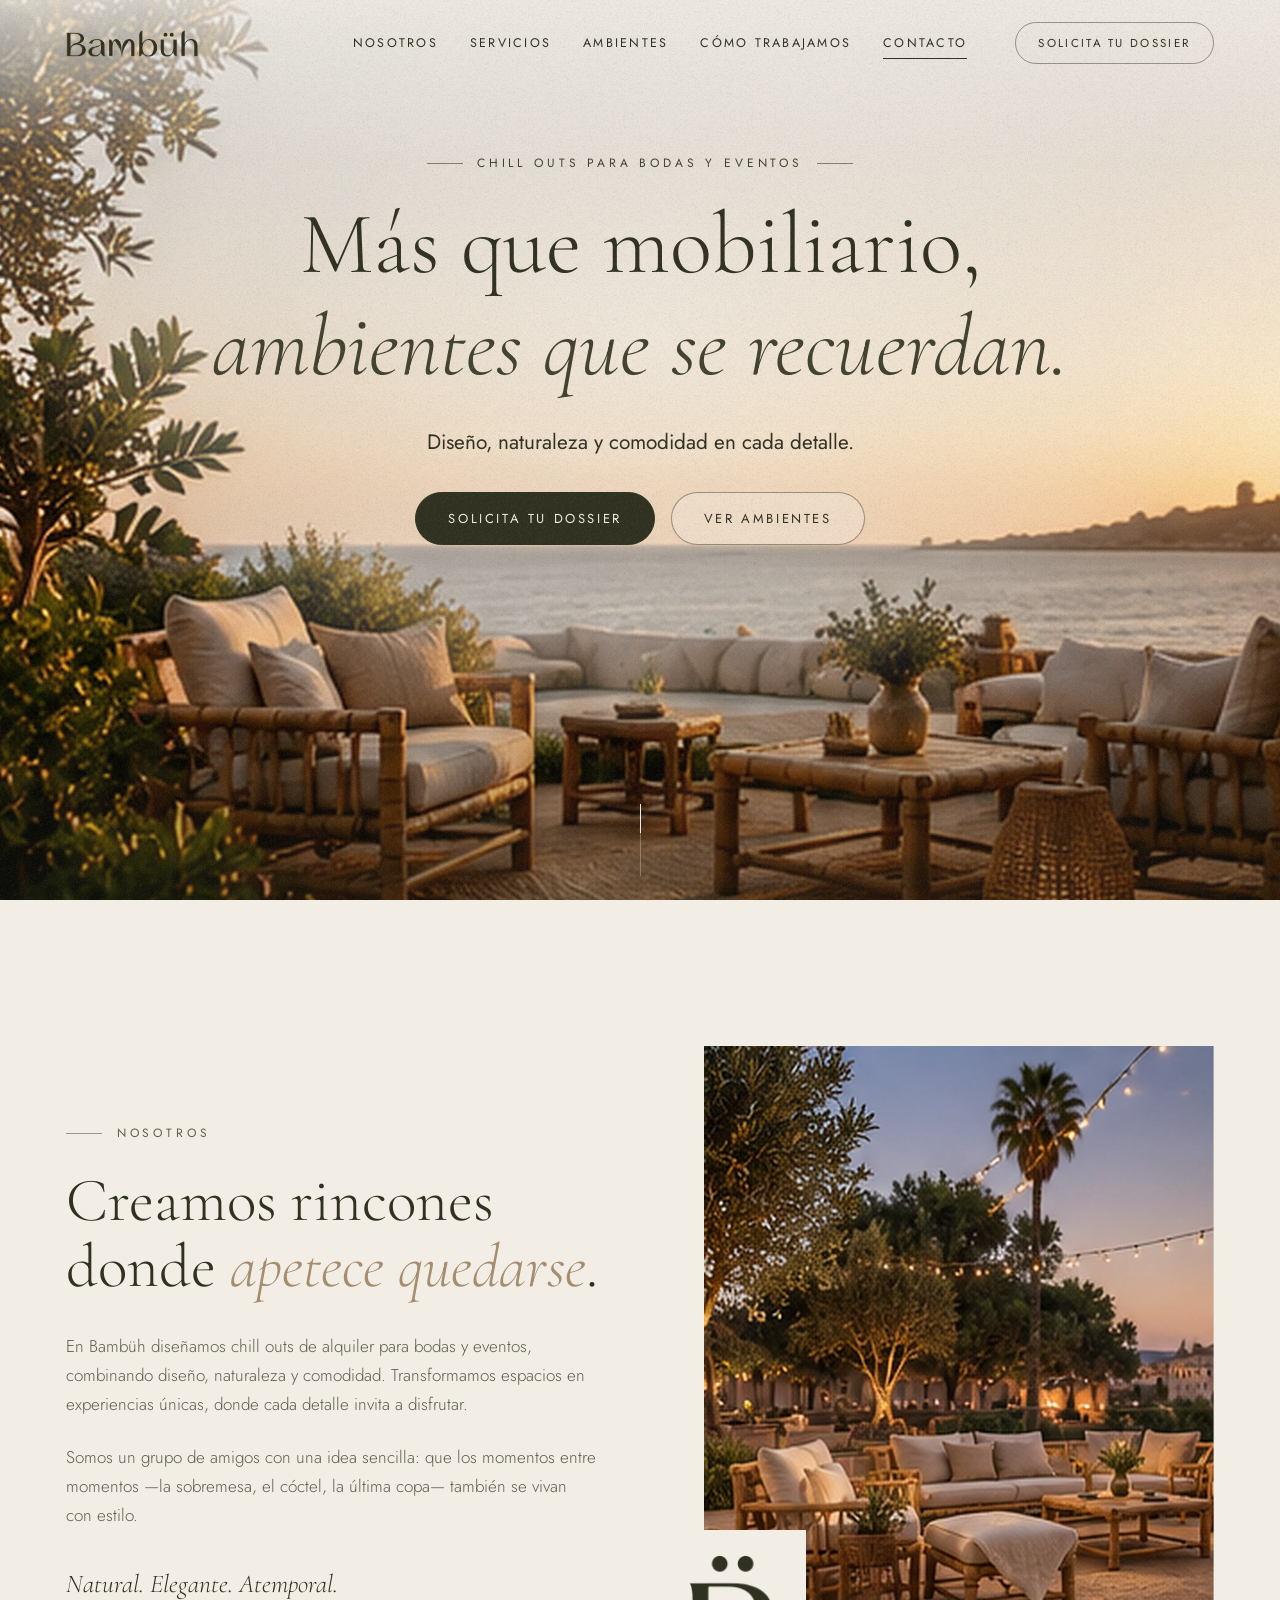
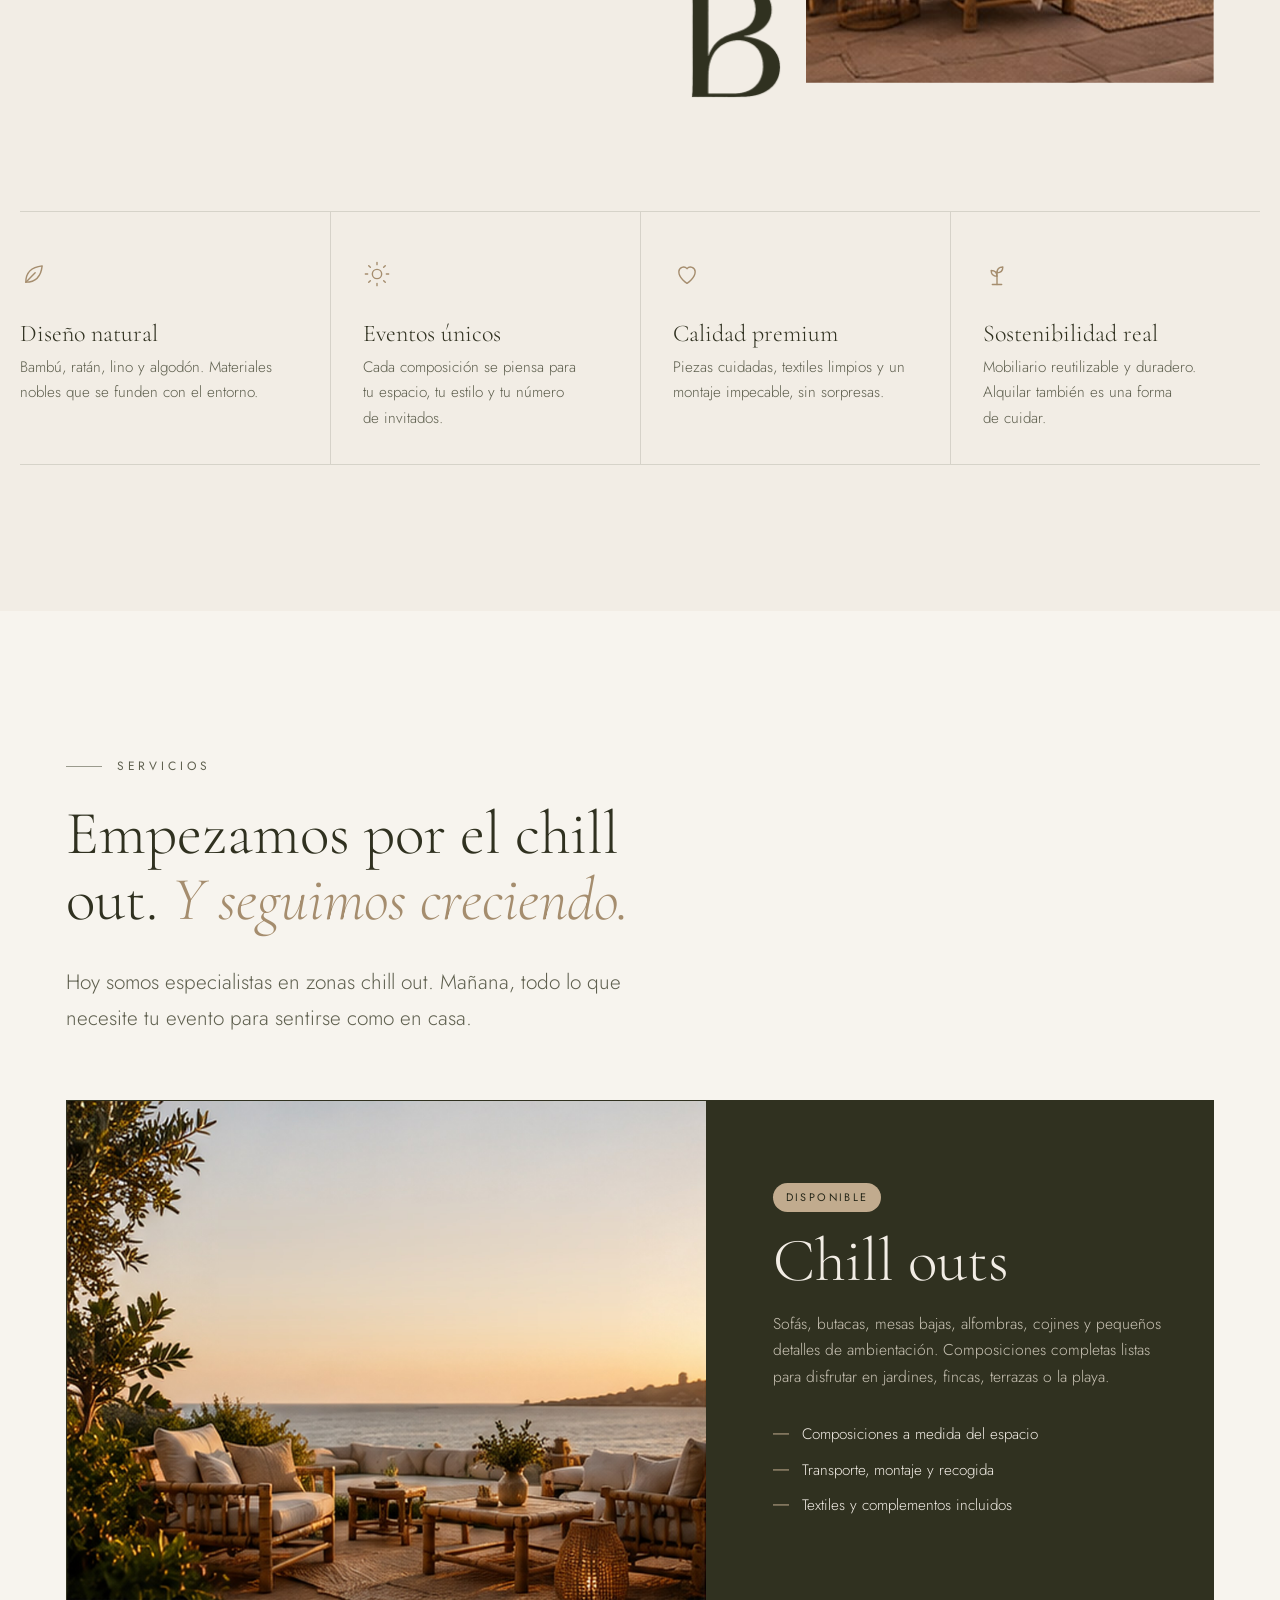
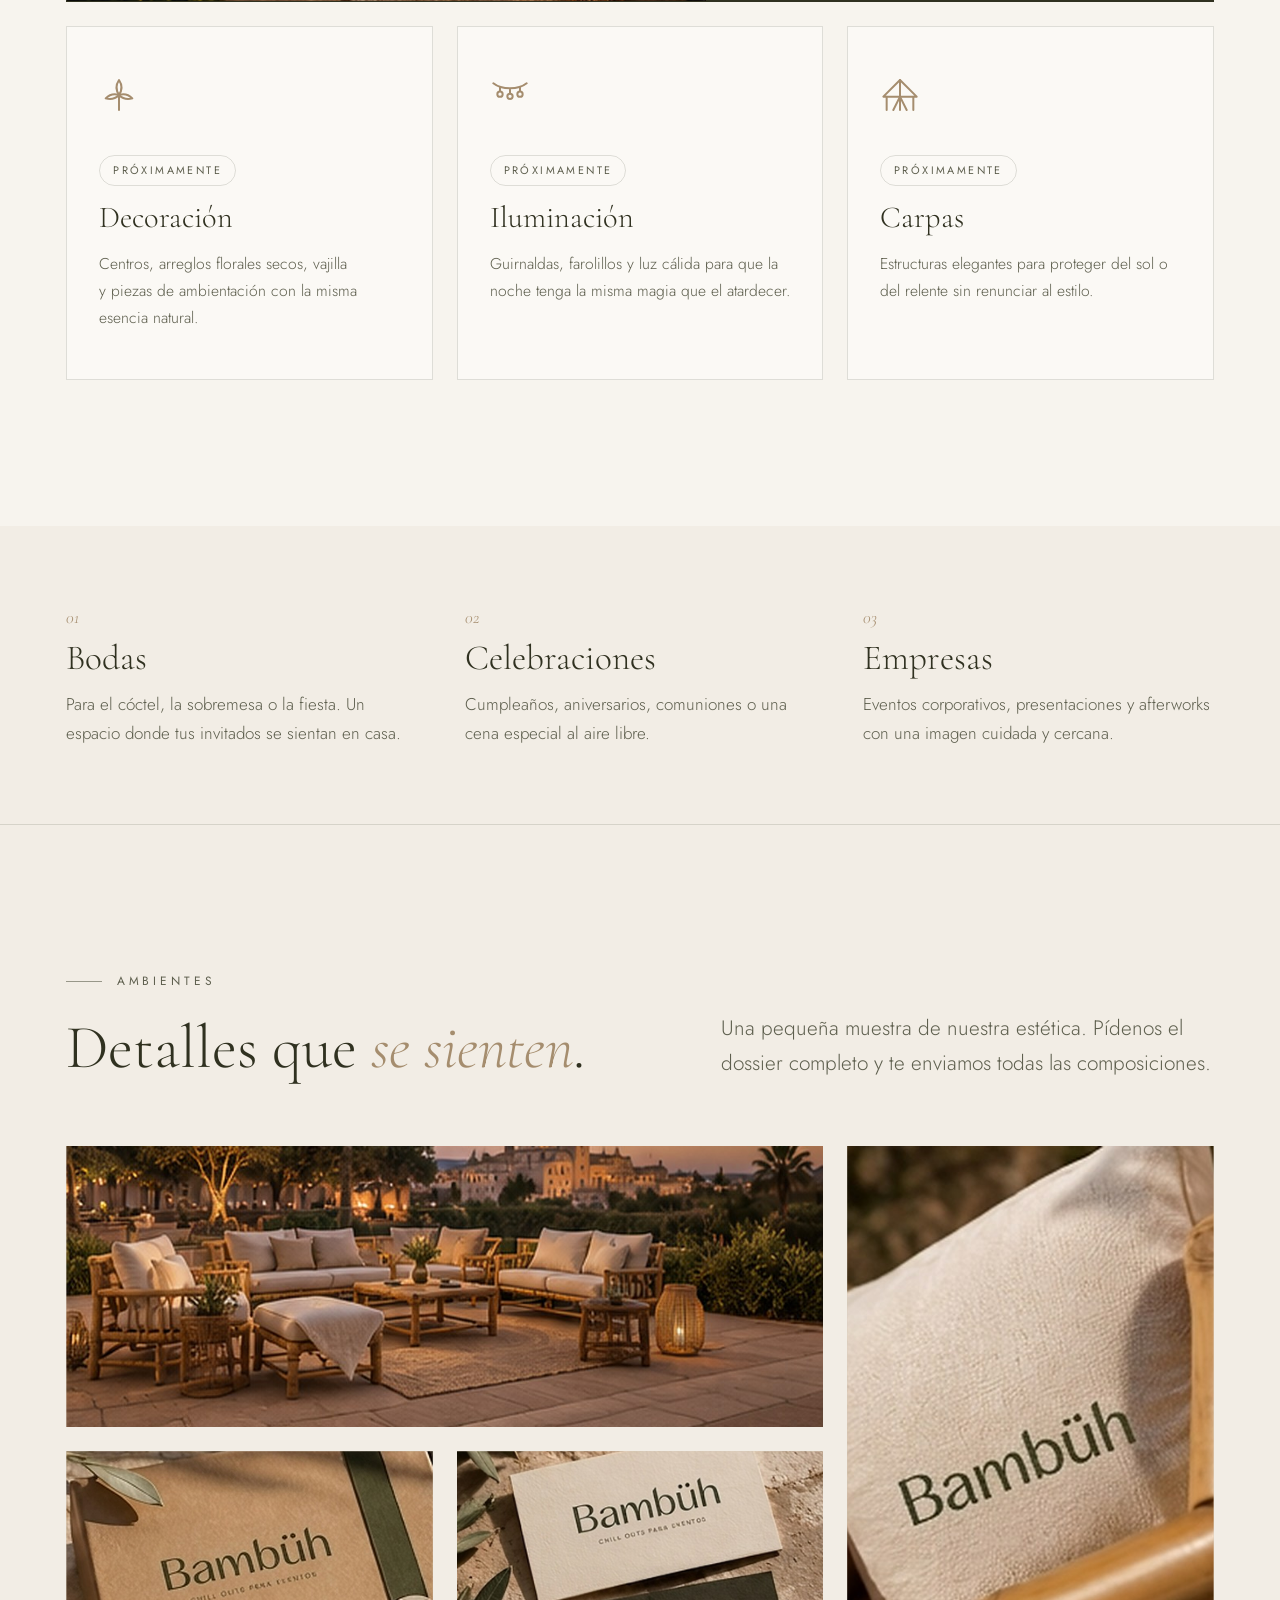
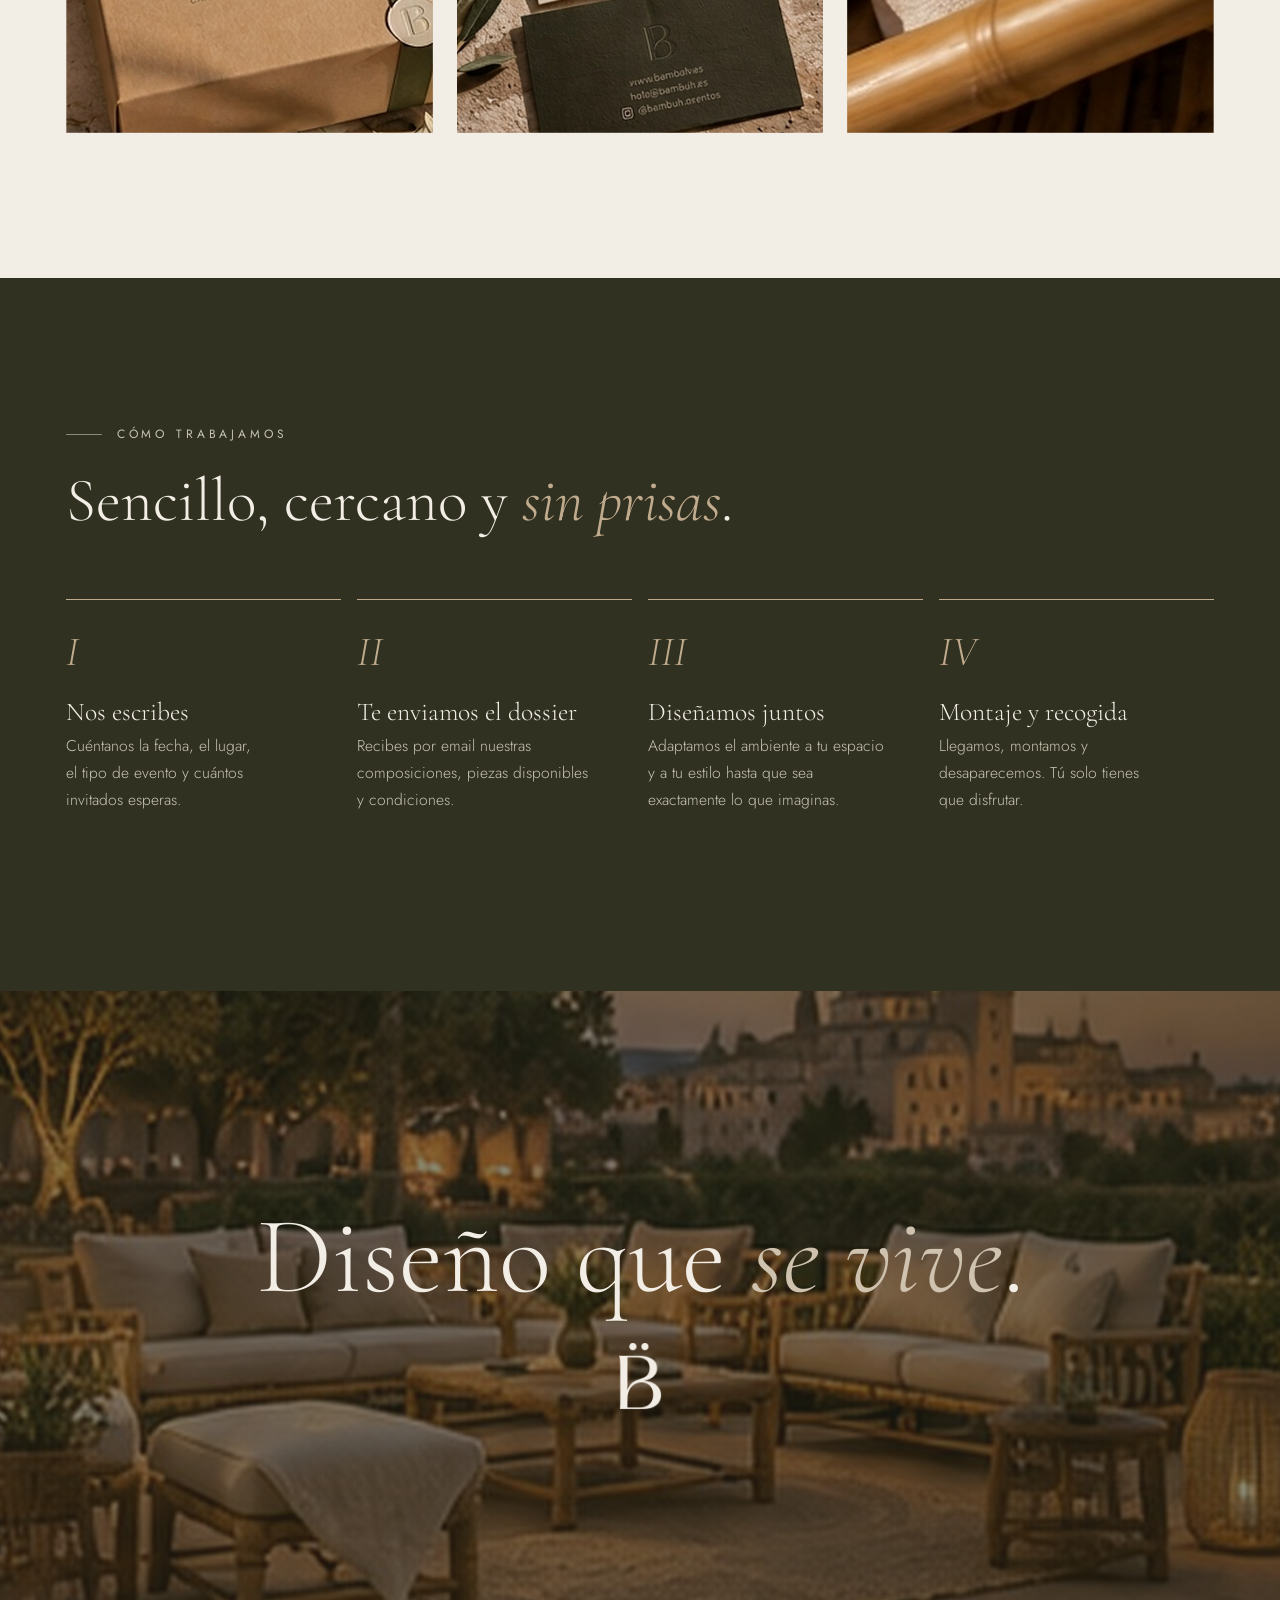
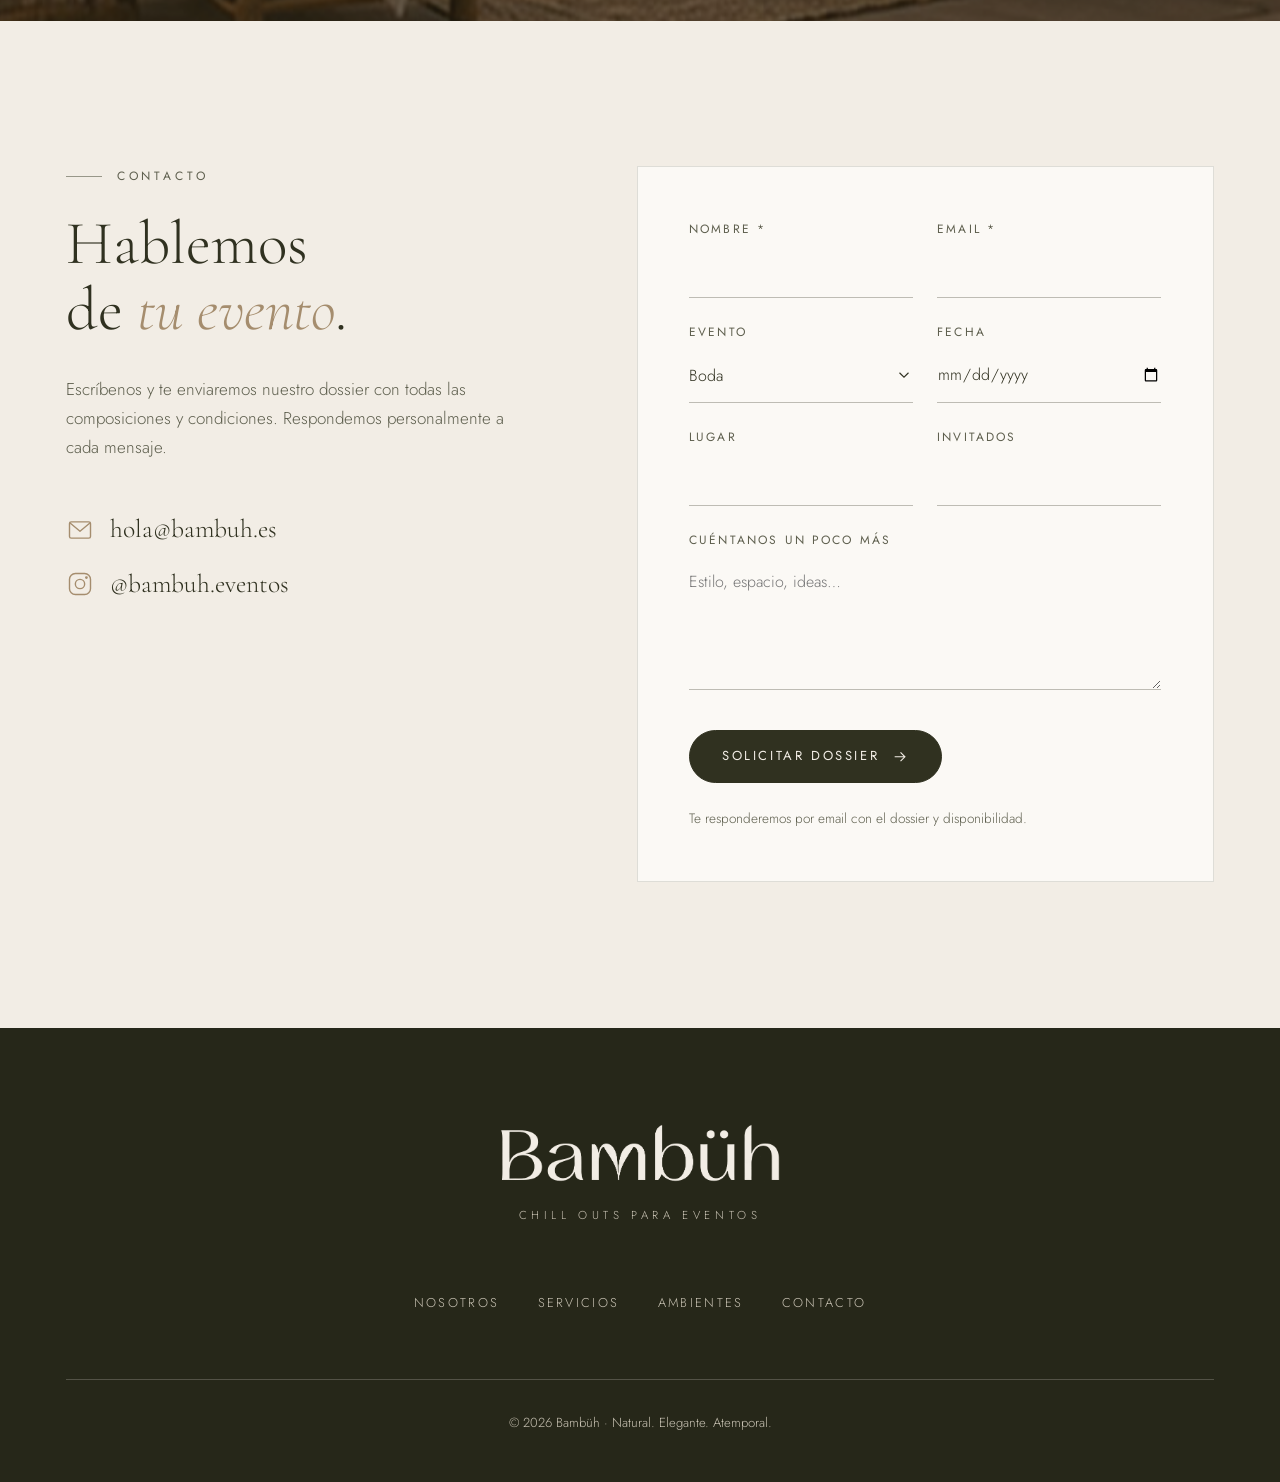
==== commit 37366610: "Envío directo del formulario con Web3Forms El formulario de contacto deja de abrir el cliente de cor" ====
--- a/index.html
+++ b/index.html
@@ -323,11 +323,12 @@
             <label for="f-msg">Cuéntanos un poco más</label>
             <textarea id="f-msg" name="mensaje" rows="4" placeholder="Estilo, espacio, ideas…"></textarea>
           </div>
+          <input type="checkbox" name="botcheck" class="form__hp" tabindex="-1" autocomplete="off" aria-hidden="true">
           <button type="submit" class="btn btn--dark form__submit">
-            Solicitar dossier
+            <span class="form__submit-label">Solicitar dossier</span>
             <svg viewBox="0 0 24 24" aria-hidden="true"><path d="M5 12h14M13 6l6 6-6 6"/></svg>
           </button>
-          <p class="form__note">Al enviar se abrirá tu aplicación de correo con el mensaje preparado.</p>
+          <p class="form__note">Te responderemos por email con el dossier y disponibilidad.</p>
           <p class="form__status" id="formStatus" role="status"></p>
         </form>
       </div>
--- a/css/styles.css
+++ b/css/styles.css
@@ -490,6 +490,9 @@
 .form__note { font-size: .85rem; color: var(--text-muted); }
 .form__status { font-size: .95rem; color: var(--olive-700); }
 .form__status:empty { display: none; }
+.form__status.is-error { color: #9B3B2A; }
+.form__submit[disabled] { opacity: .6; cursor: progress; }
+.form__hp { position: absolute; left: -9999px; width: 1px; height: 1px; opacity: 0; }
 
 /* ---------- Footer ---------- */
 .footer { background: var(--olive-900); color: var(--text-on-dark-muted); padding-block: var(--space-7) var(--space-5); text-align: center; }
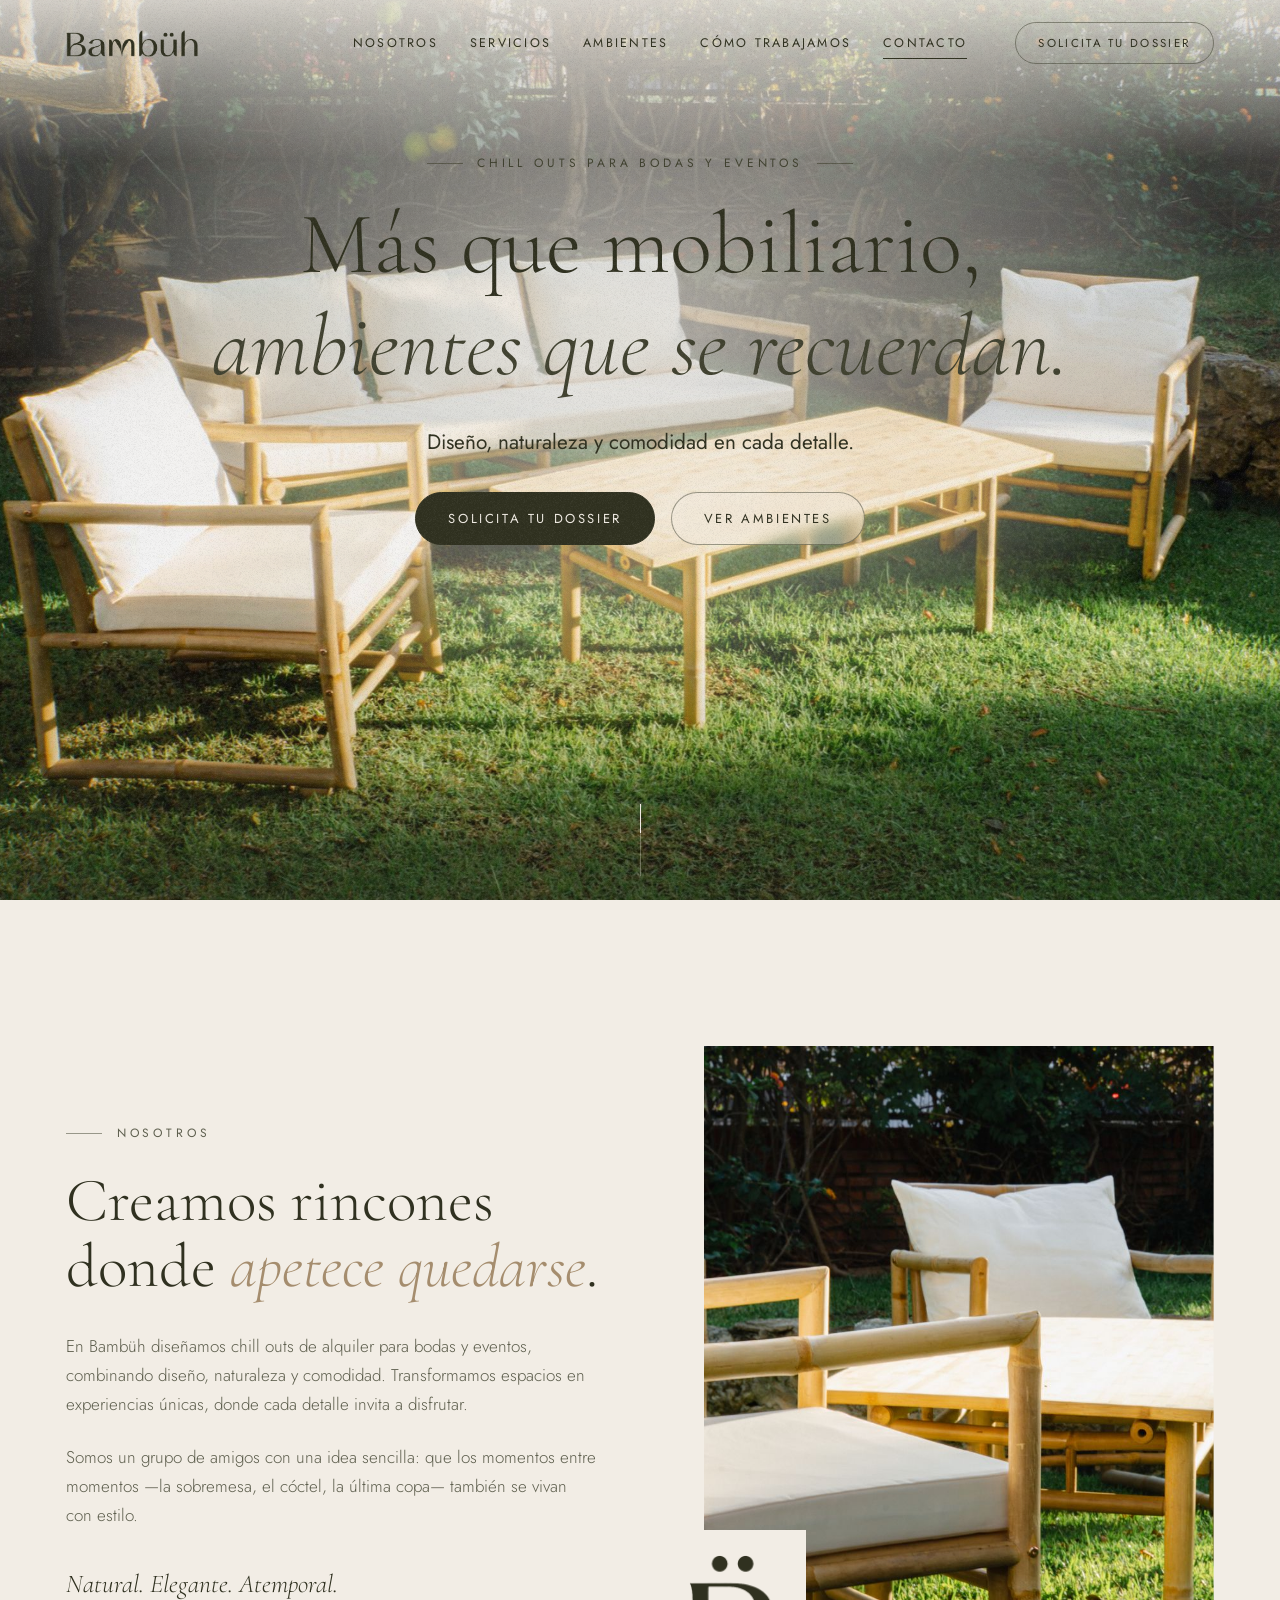
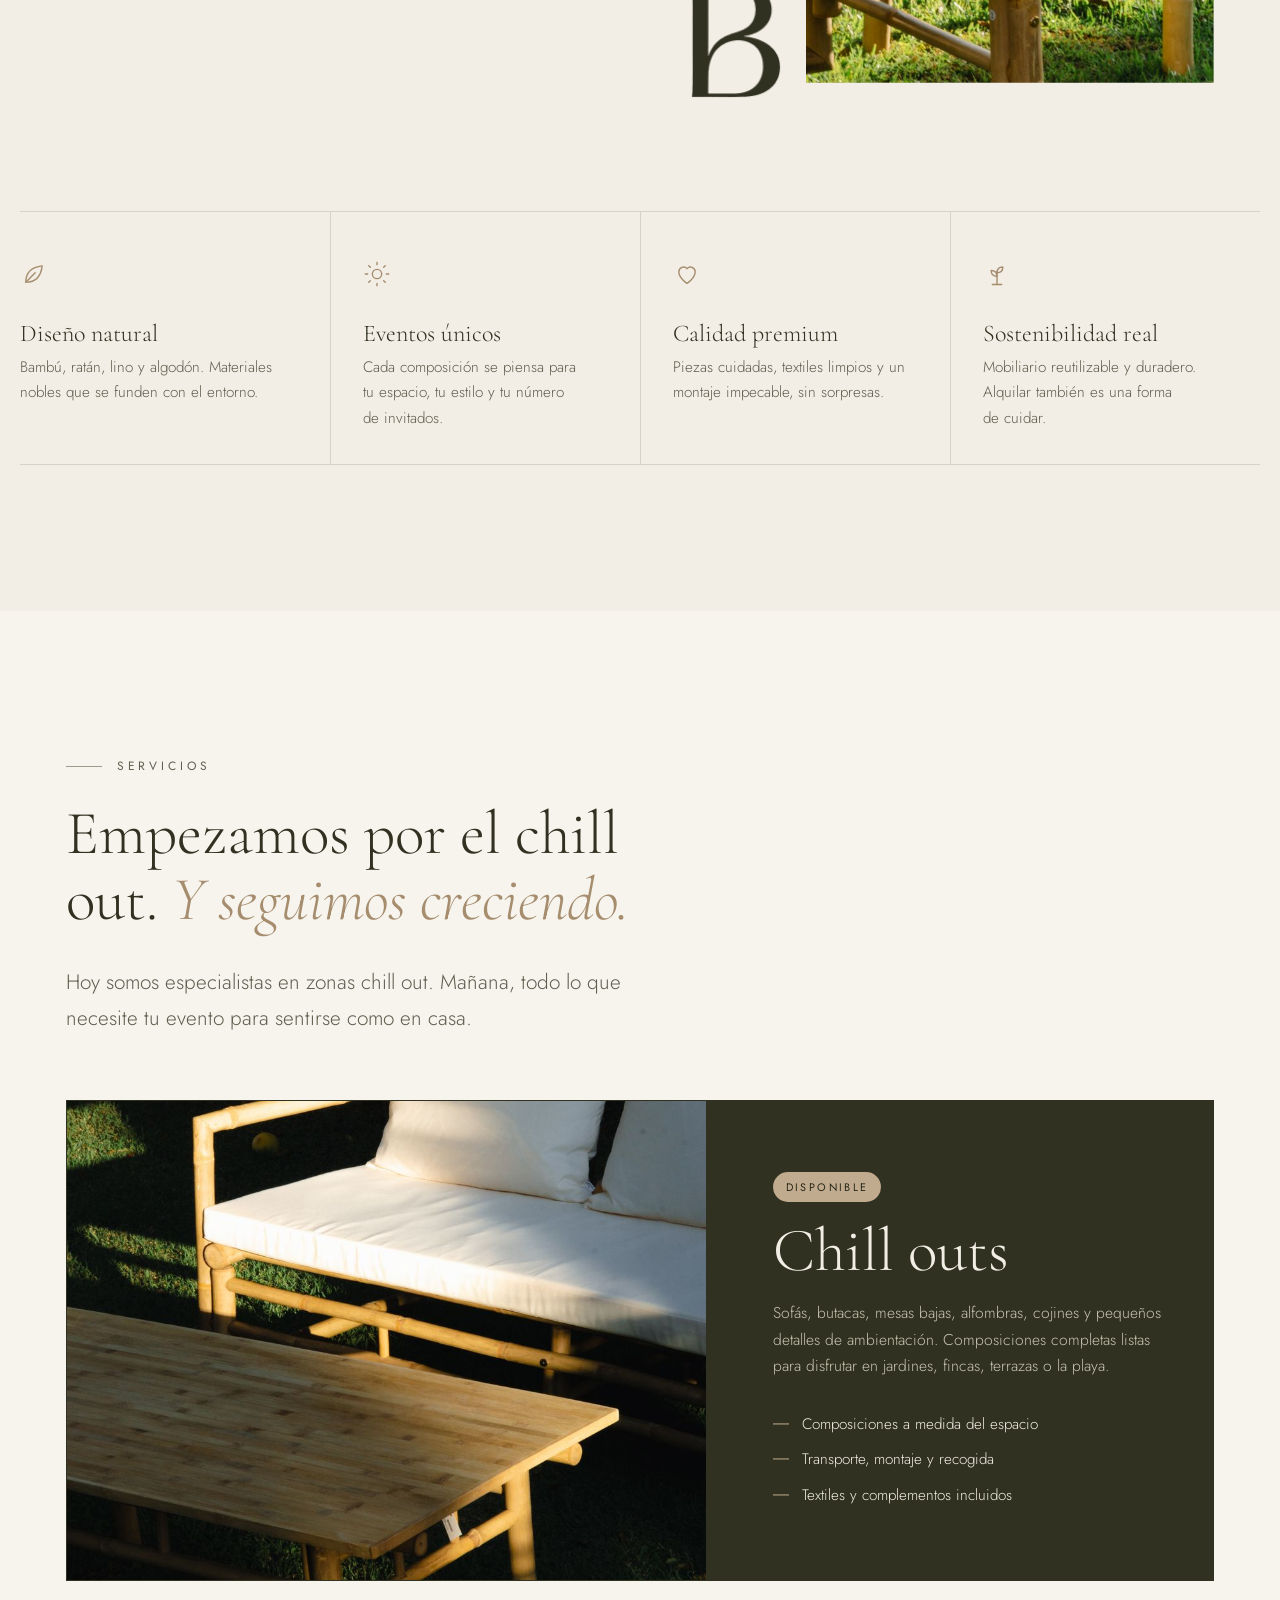
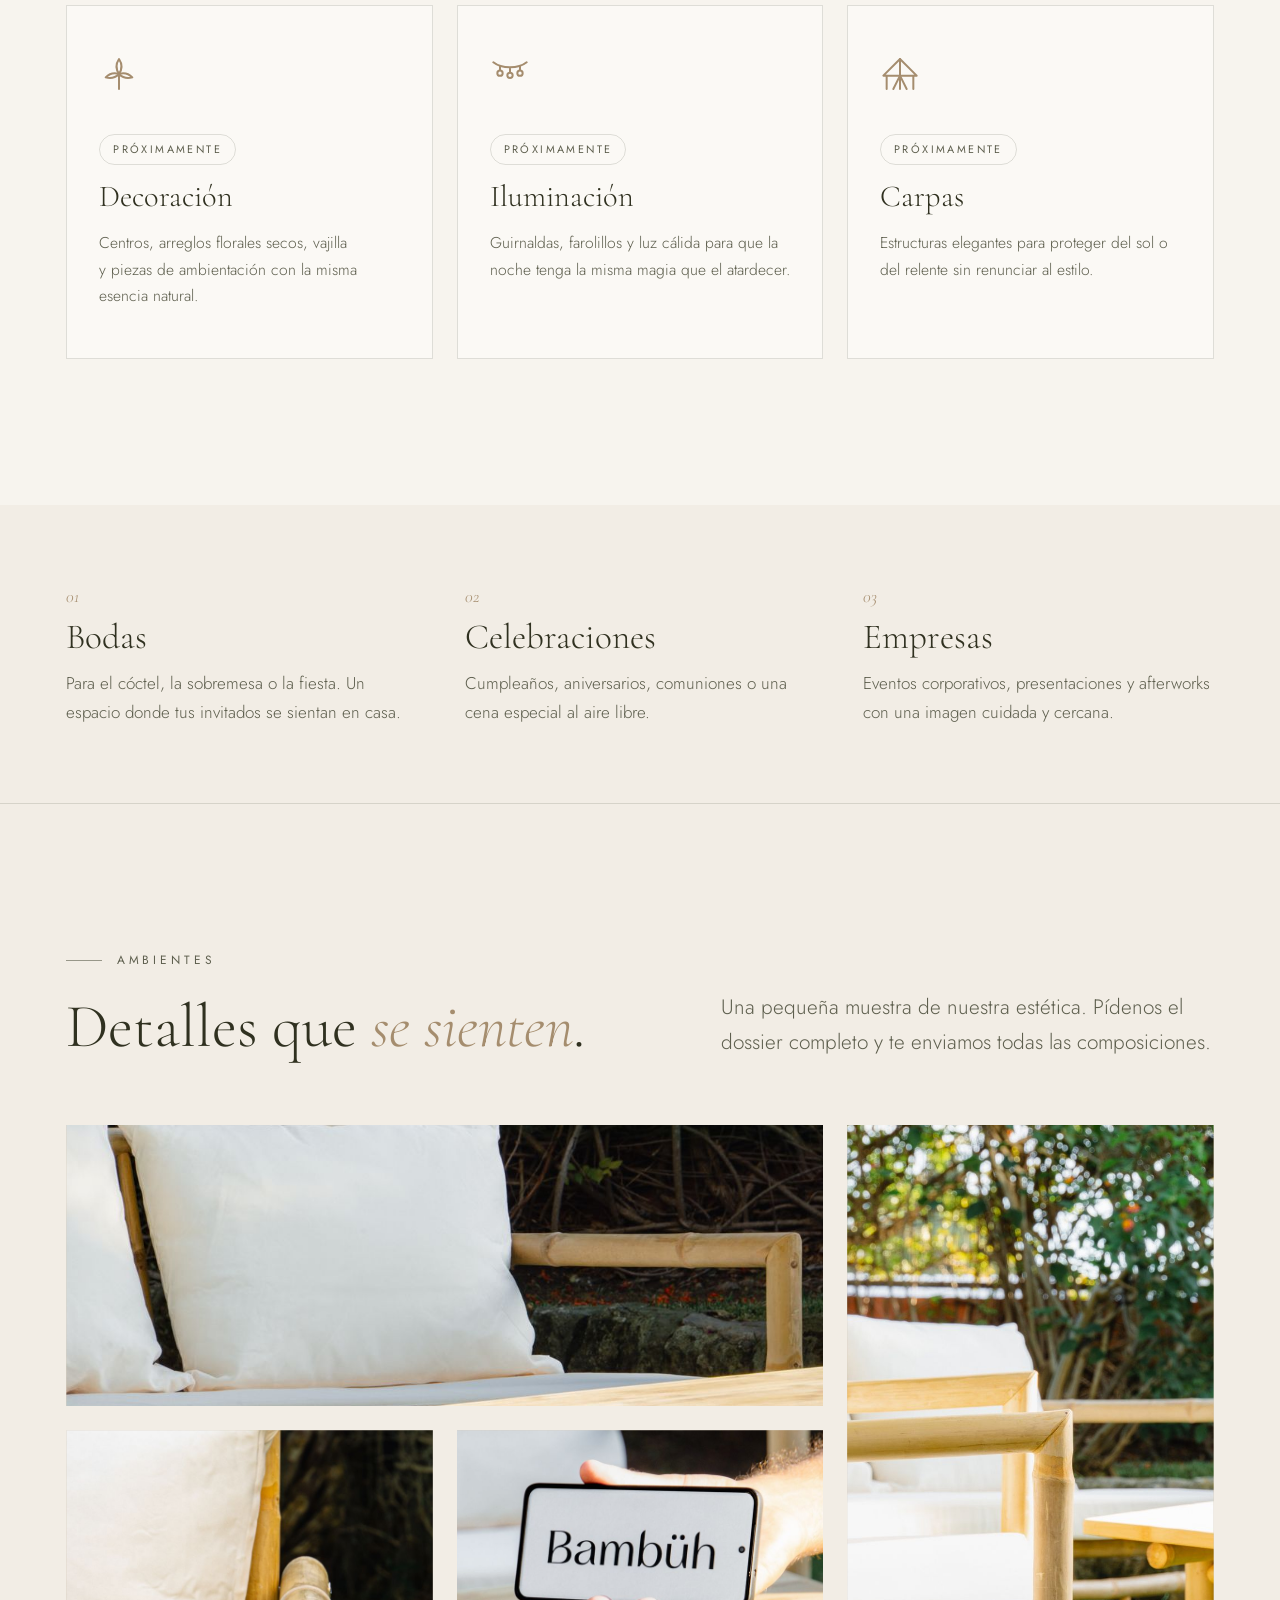
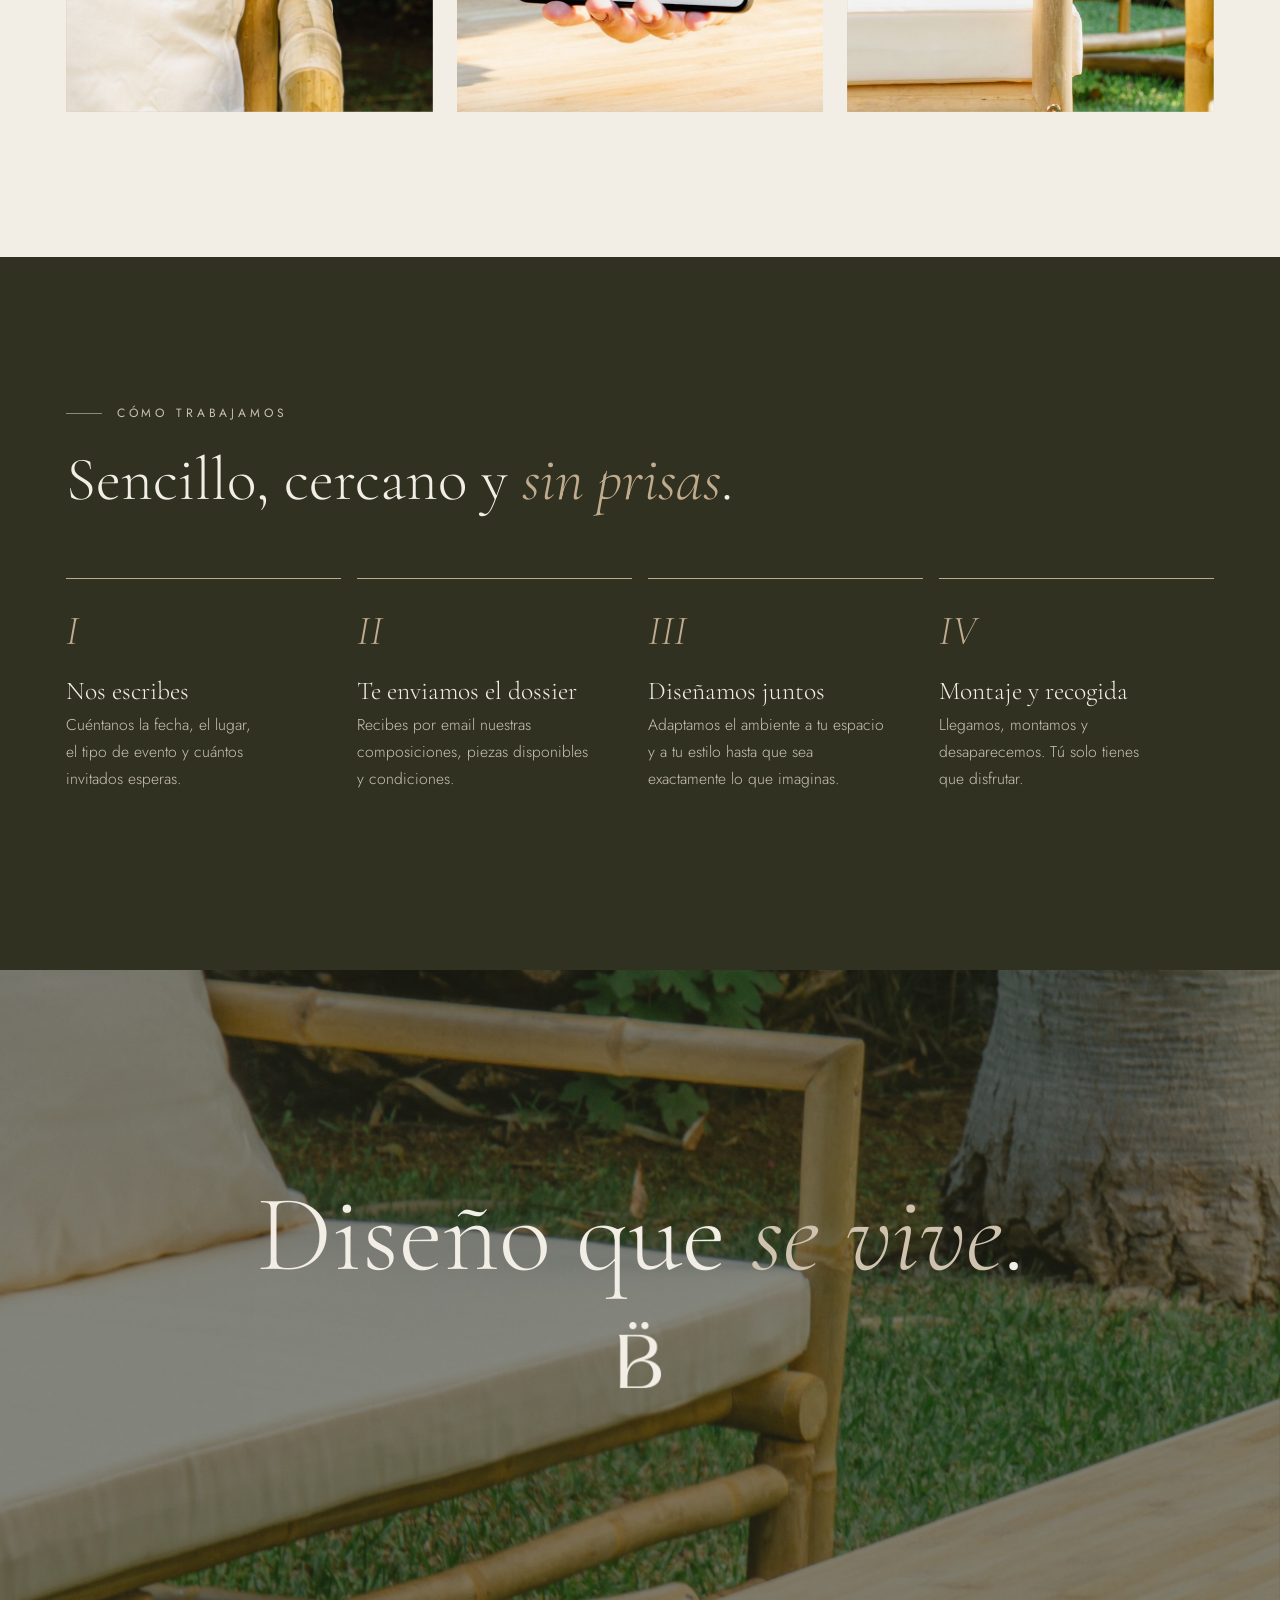
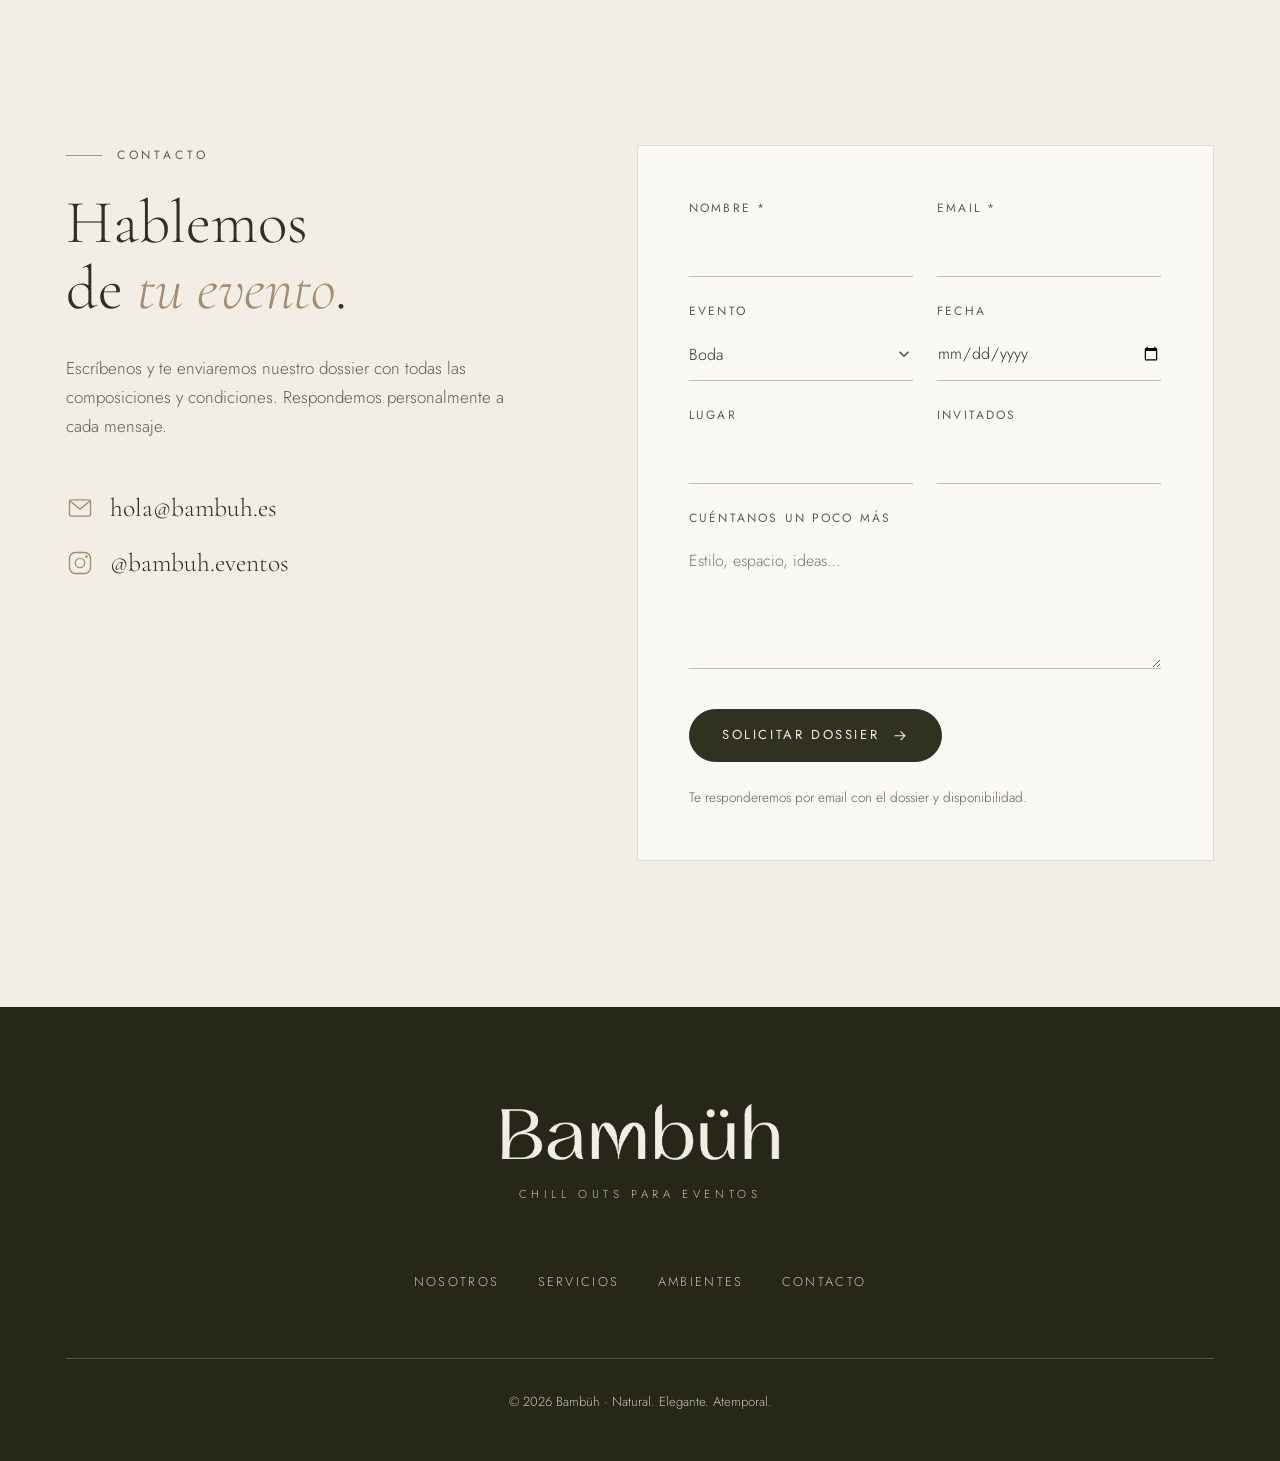
==== commit 40ab4464: "Sustituye las fotos de prueba por la sesión real de producto - Recortes optimizados en varios anchos" ====
--- a/index.html
+++ b/index.html
@@ -8,14 +8,17 @@
   <meta name="theme-color" content="#303120">
   <meta property="og:title" content="Bambüh · Chill outs para eventos">
   <meta property="og:description" content="Más que mobiliario, ambientes que se recuerdan.">
-  <meta property="og:image" content="assets/img/hero.jpg">
+  <meta property="og:image" content="https://bambuh.es/assets/img/og.jpg">
+  <meta property="og:image:width" content="1200">
+  <meta property="og:image:height" content="630">
+  <link rel="preload" as="image" href="assets/img/hero-1600.jpg" imagesrcset="assets/img/hero-1000.jpg 1000w, assets/img/hero-1600.jpg 1600w, assets/img/hero-2400.jpg 2400w" imagesizes="100vw" fetchpriority="high">
   <link rel="icon" type="image/png" sizes="64x64" href="assets/img/favicon.png">
   <link rel="icon" type="image/png" sizes="32x32" href="assets/img/favicon-32.png">
   <link rel="apple-touch-icon" href="assets/img/apple-touch-icon.png">
   <link rel="preconnect" href="https://fonts.googleapis.com">
   <link rel="preconnect" href="https://fonts.gstatic.com" crossorigin>
   <link href="https://fonts.googleapis.com/css2?family=Cormorant+Garamond:ital,wght@0,300;0,400;0,500;1,300;1,400&family=Jost:wght@300;400;500&display=swap" rel="stylesheet">
-  <link rel="stylesheet" href="css/styles.css?v=6">
+  <link rel="stylesheet" href="css/styles.css?v=8">
 </head>
 <body>
   <a class="skip-link" href="#main">Saltar al contenido</a>
@@ -52,7 +55,7 @@
     <!-- Hero -->
     <section class="hero" id="inicio">
       <div class="hero__media" aria-hidden="true">
-        <img src="assets/img/hero.jpg" alt="" class="hero__img" width="1590" height="1245" fetchpriority="high">
+        <img src="assets/img/hero-1600.jpg" srcset="assets/img/hero-1000.jpg 1000w, assets/img/hero-1600.jpg 1600w, assets/img/hero-2400.jpg 2400w" sizes="100vw" alt="" class="hero__img" width="2400" height="1600" fetchpriority="high">
       </div>
       <div class="hero__veil" aria-hidden="true"></div>
       <div class="hero__content container">
@@ -85,7 +88,7 @@
         </div>
         <figure class="about__media">
           <div class="about__photo reveal-img">
-            <img src="assets/img/night-tall.jpg" alt="Chill out con sofás de bambú y cojines blancos bajo guirnaldas de luces al anochecer" width="570" height="722" loading="lazy">
+            <img src="assets/img/nosotros-800.jpg" srcset="assets/img/nosotros-800.jpg 800w, assets/img/nosotros-1200.jpg 1200w" sizes="(min-width: 900px) 45vw, 100vw" alt="Butaca de bambú con cojín de algodón crudo junto a una mesa baja y un sofá, sobre el césped de un jardín" width="1200" height="1500" loading="lazy">
           </div>
           <img src="assets/img/monogram-dark.png" alt="" aria-hidden="true" class="about__monogram" width="96" height="148" loading="lazy">
         </figure>
@@ -127,7 +130,7 @@
         <div class="services__grid">
           <article class="service service--featured reveal">
             <div class="service__media">
-              <img src="assets/img/hero.jpg" alt="Zona chill out con sofás de bambú frente al mar al atardecer" width="1590" height="1245" loading="lazy">
+              <img src="assets/img/chillout-1000.jpg" srcset="assets/img/chillout-1000.jpg 1000w, assets/img/chillout-1600.jpg 1600w" sizes="(min-width: 768px) 55vw, 100vw" alt="Sofá de bambú con cojines blancos y mesa baja de bambú iluminados por el sol de la tarde sobre el césped" width="1600" height="1200" loading="lazy">
             </div>
             <div class="service__body">
               <span class="badge">Disponible</span>
@@ -199,19 +202,19 @@
 
         <div class="gallery__grid">
           <figure class="gallery__item gallery__item--wide reveal-img">
-            <img src="assets/img/night.jpg" alt="Terraza con chill out iluminado por guirnaldas junto a un edificio histórico" width="994" height="418" loading="lazy">
-            <figcaption>Noches de verano</figcaption>
+            <img src="assets/img/materiales-1000.jpg" srcset="assets/img/materiales-1000.jpg 1000w, assets/img/materiales-1800.jpg 1800w" sizes="(min-width: 700px) 66vw, 100vw" alt="Cojín blanco sobre un sofá de bambú, con la mesa baja de bambú en primer plano" width="1800" height="900" loading="lazy">
+            <figcaption>Materiales nobles</figcaption>
           </figure>
           <figure class="gallery__item gallery__item--tall reveal-img">
-            <img src="assets/img/cushion.jpg" alt="Detalle de cojín de lino con el logotipo de Bambüh sobre un brazo de bambú" width="530" height="722" loading="lazy">
+            <img src="assets/img/bambu-700.jpg" srcset="assets/img/bambu-700.jpg 700w, assets/img/bambu-1000.jpg 1000w" sizes="(min-width: 700px) 33vw, 100vw" alt="Brazo de una butaca de bambú con cojines blancos y el jardín desenfocado al fondo" width="1000" height="1500" loading="lazy">
+            <figcaption>Bambú natural</figcaption>
+          </figure>
+          <figure class="gallery__item reveal-img">
+            <img src="assets/img/textiles-800.jpg" srcset="assets/img/textiles-800.jpg 800w, assets/img/textiles-1200.jpg 1200w" sizes="(min-width: 700px) 33vw, 100vw" alt="Detalle de cojín de algodón crudo junto al brazo de bambú de una butaca" width="1200" height="900" loading="lazy">
             <figcaption>Textiles naturales</figcaption>
           </figure>
           <figure class="gallery__item reveal-img">
-            <img src="assets/img/box.jpg" alt="Caja de cartón kraft con cinta verde oliva y sello Bambüh" width="690" height="820" loading="lazy">
-            <figcaption>Cuidado en cada detalle</figcaption>
-          </figure>
-          <figure class="gallery__item reveal-img">
-            <img src="assets/img/cards.jpg" alt="Tarjetas de visita de Bambüh en crema y verde oliva entre hojas de olivo" width="836" height="820" loading="lazy">
+            <img src="assets/img/identidad-800.jpg" srcset="assets/img/identidad-800.jpg 800w, assets/img/identidad-1200.jpg 1200w" sizes="(min-width: 700px) 33vw, 100vw" alt="Mano sosteniendo un móvil con el nombre Bambüh sobre una mesa de bambú" width="1200" height="900" loading="lazy">
             <figcaption>Identidad Bambüh</figcaption>
           </figure>
         </div>
@@ -253,7 +256,7 @@
     <!-- Frase -->
     <section class="quote" aria-label="Lema">
       <div class="quote__media" aria-hidden="true">
-        <img src="assets/img/night.jpg" alt="" data-parallax width="994" height="418" loading="lazy">
+        <img src="assets/img/jardin-1000.jpg" srcset="assets/img/jardin-1000.jpg 1000w, assets/img/jardin-1920.jpg 1920w" sizes="100vw" alt="" data-parallax width="1920" height="1080" loading="lazy">
       </div>
       <div class="quote__veil" aria-hidden="true"></div>
       <blockquote class="quote__text container">
@@ -356,6 +359,6 @@
     </div>
   </footer>
 
-  <script src="js/main.js?v=6" defer></script>
+  <script src="js/main.js?v=8" defer></script>
 </body>
 </html>
--- a/css/styles.css
+++ b/css/styles.css
@@ -261,7 +261,7 @@
 }
 .hero__media { position: absolute; inset: 0; }
 .hero__img {
-  width: 100%; height: 100%; object-fit: cover; object-position: 50% 62%;
+  width: 100%; height: 100%; object-fit: cover; object-position: 50% 72%;
   transform: scale(1.12);
   animation: kenburns 22s var(--ease-out) forwards;
   filter: saturate(.95);
@@ -364,7 +364,7 @@
 .service--featured { padding: 0; overflow: hidden; background: var(--olive-800); color: var(--cream-100); border-color: var(--olive-800); }
 @media (min-width: 768px) { .service--featured { grid-column: 1 / -1; display: grid; grid-template-columns: 1.3fr 1fr; } }
 .service--featured .service__media { overflow: hidden; min-height: 280px; }
-.service--featured .service__media img { width: 100%; height: 100%; object-fit: cover; object-position: 60% 100%; transition: transform 1.6s var(--ease-out); }
+.service--featured .service__media img { width: 100%; height: 100%; object-fit: cover; object-position: 50% 55%; transition: transform 1.6s var(--ease-out); }
 .service--featured:hover .service__media img { transform: scale(1.05); }
 .service--featured .service__body { padding: clamp(2rem, 4vw, 4rem); display: flex; flex-direction: column; gap: var(--space-2); justify-content: center; }
 .service--featured h3 { font-size: var(--fs-h2); }
@@ -491,6 +491,8 @@
 .form__status { font-size: .95rem; color: var(--olive-700); }
 .form__status:empty { display: none; }
 .form__status.is-error { color: #9B3B2A; }
+.form__status a { font-weight: 600; text-decoration: underline; text-underline-offset: 3px; text-decoration-thickness: 1px; }
+.form__status a:hover { text-decoration-thickness: 2px; }
 .form__submit[disabled] { opacity: .6; cursor: progress; }
 .form__hp { position: absolute; left: -9999px; width: 1px; height: 1px; opacity: 0; }
 
@@ -546,12 +548,12 @@
   .nav__extra a { padding: .35rem; }
   .nav.is-open .nav__extra { opacity: 1; transition-delay: .5s; }
 
-  /* Hero: texto arriba sobre el cielo, acciones abajo al alcance del pulgar */
+  /* Hero: texto arriba sobre un velo crema, acciones abajo al alcance del pulgar */
   .hero { min-height: 100svh; }
-  .hero__img { object-position: 42% 100%; }
+  .hero__img { object-position: 56% 100%; }
   .hero__veil {
     background:
-      linear-gradient(180deg, rgba(242,237,229,.85) 0, rgba(242,237,229,.35) 38%, rgba(242,237,229,0) 55%),
+      linear-gradient(180deg, rgba(242,237,229,.88) 0, rgba(242,237,229,.72) 30%, rgba(242,237,229,.45) 46%, rgba(242,237,229,0) 62%),
       linear-gradient(0deg, rgba(38,39,25,.78) 0, rgba(38,39,25,.25) 26%, rgba(38,39,25,0) 42%);
   }
   .hero__content { min-height: 100svh; padding-top: 7.25rem; padding-bottom: max(1.75rem, env(safe-area-inset-bottom)); }
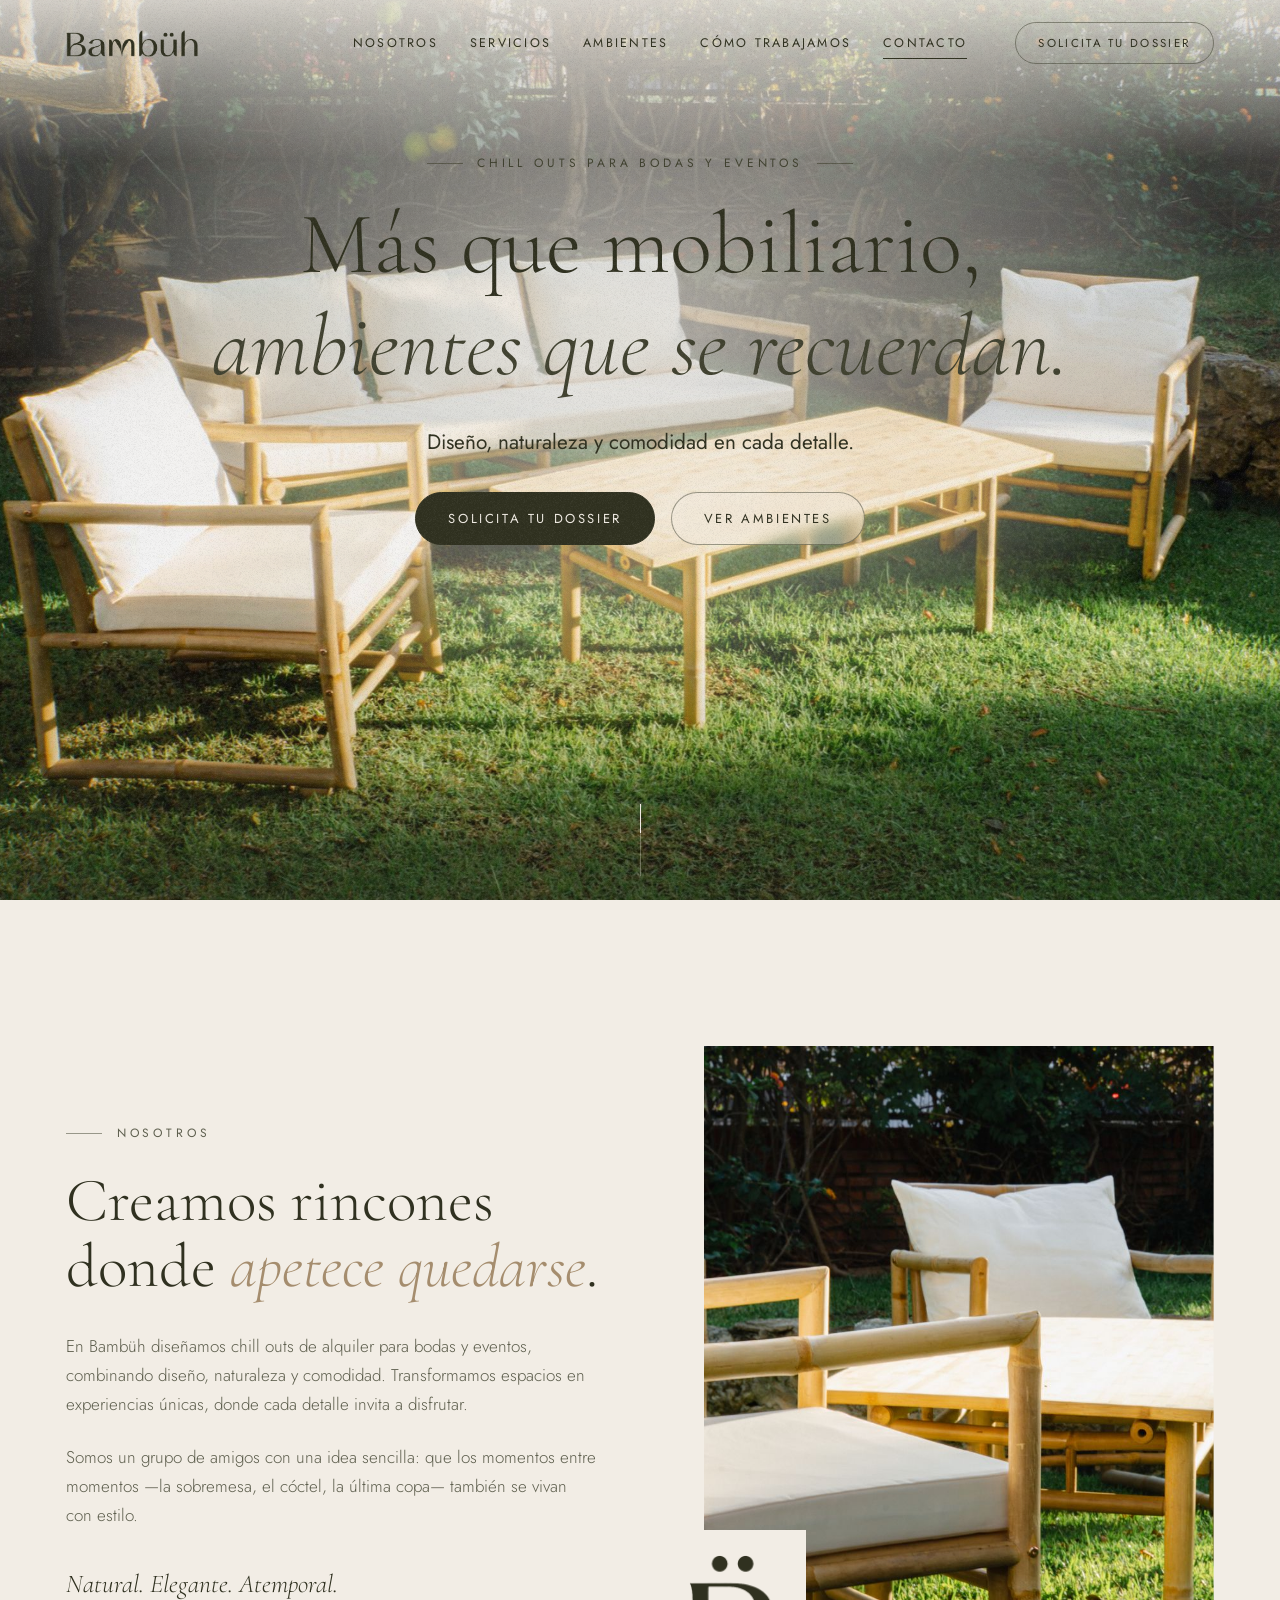
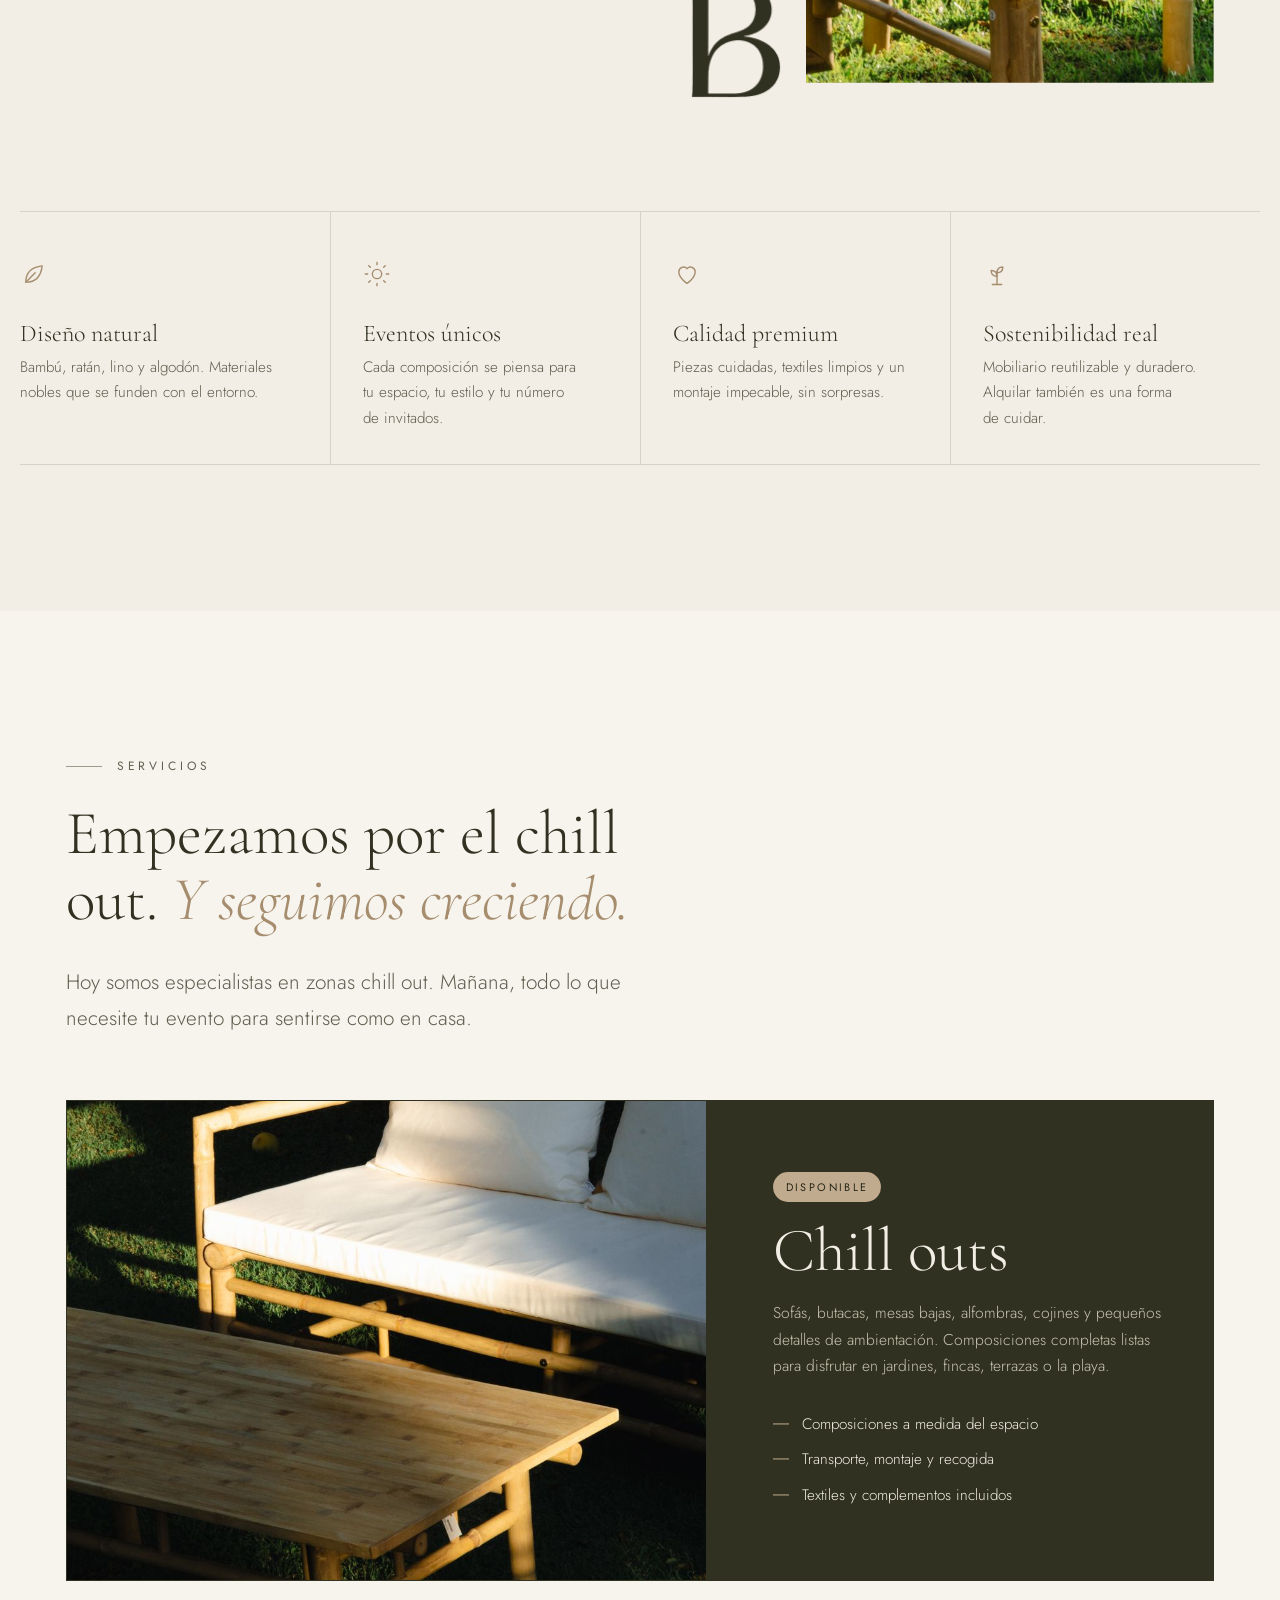
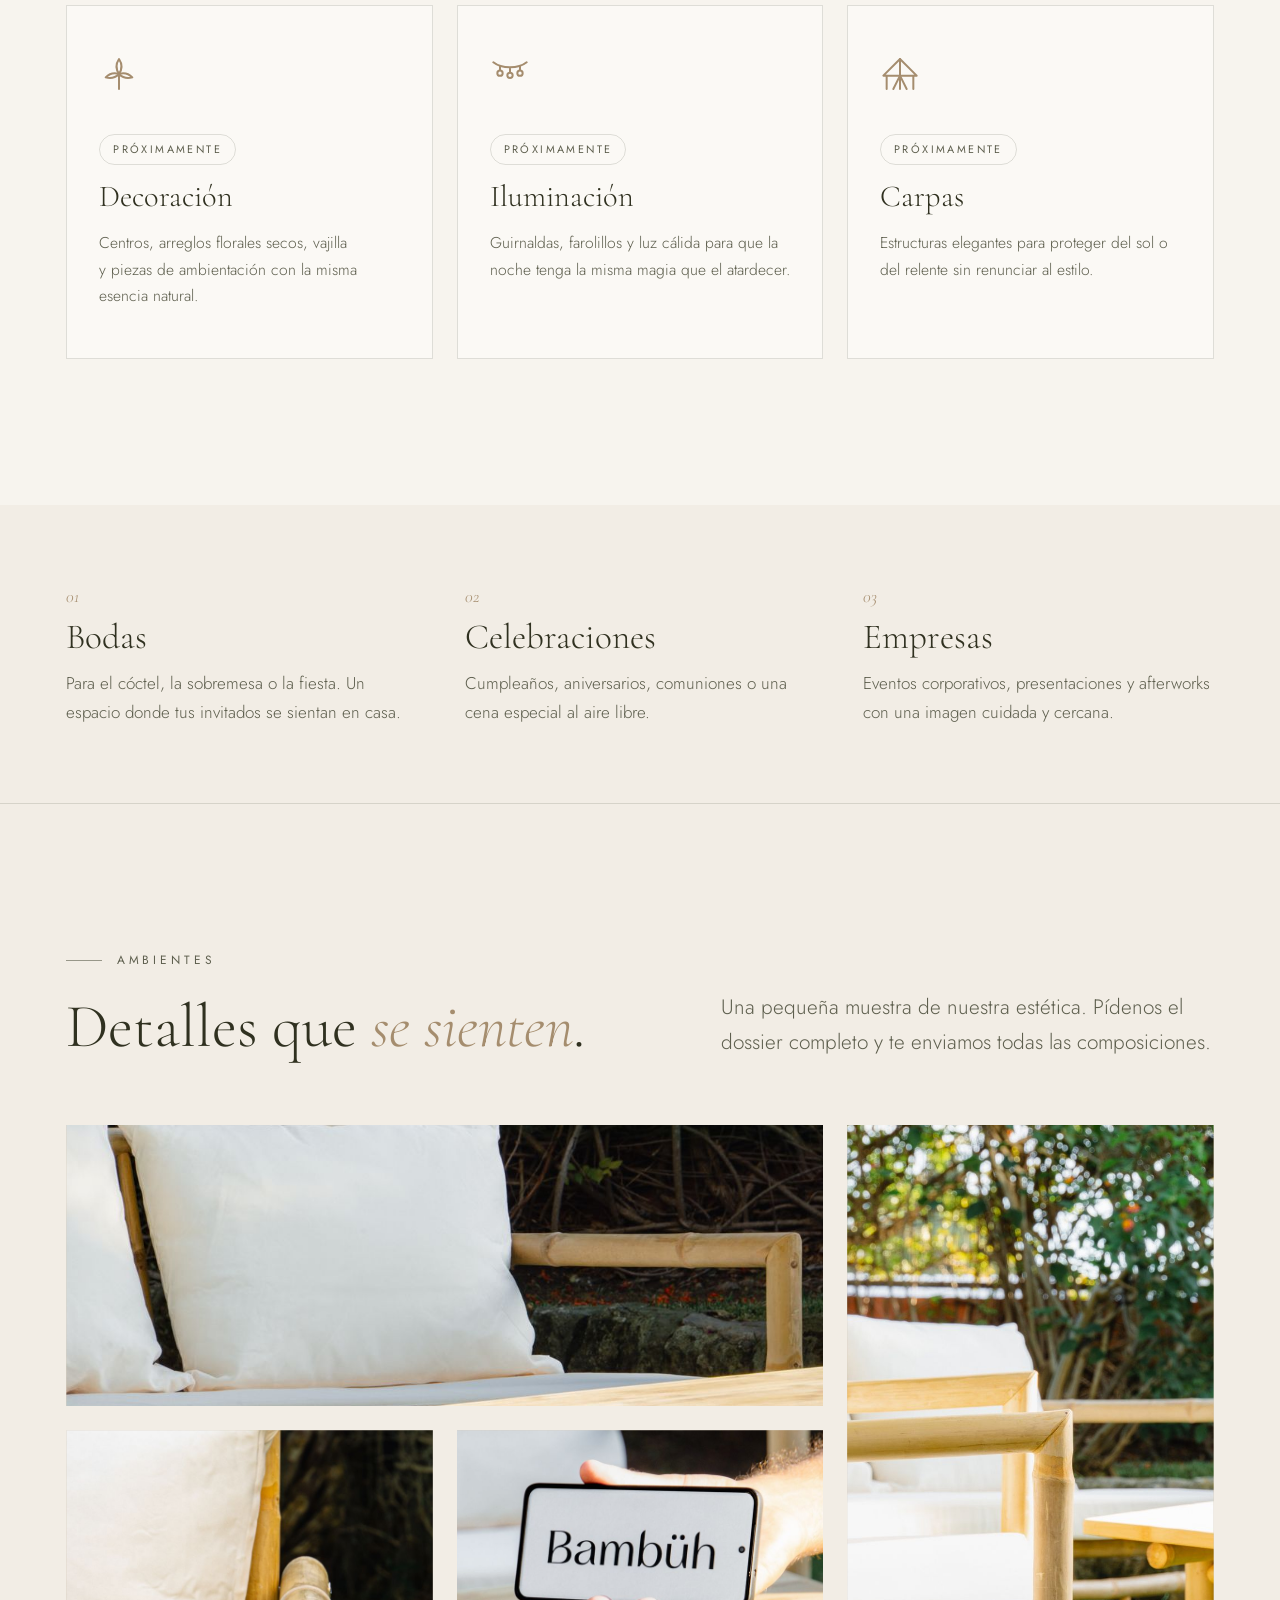
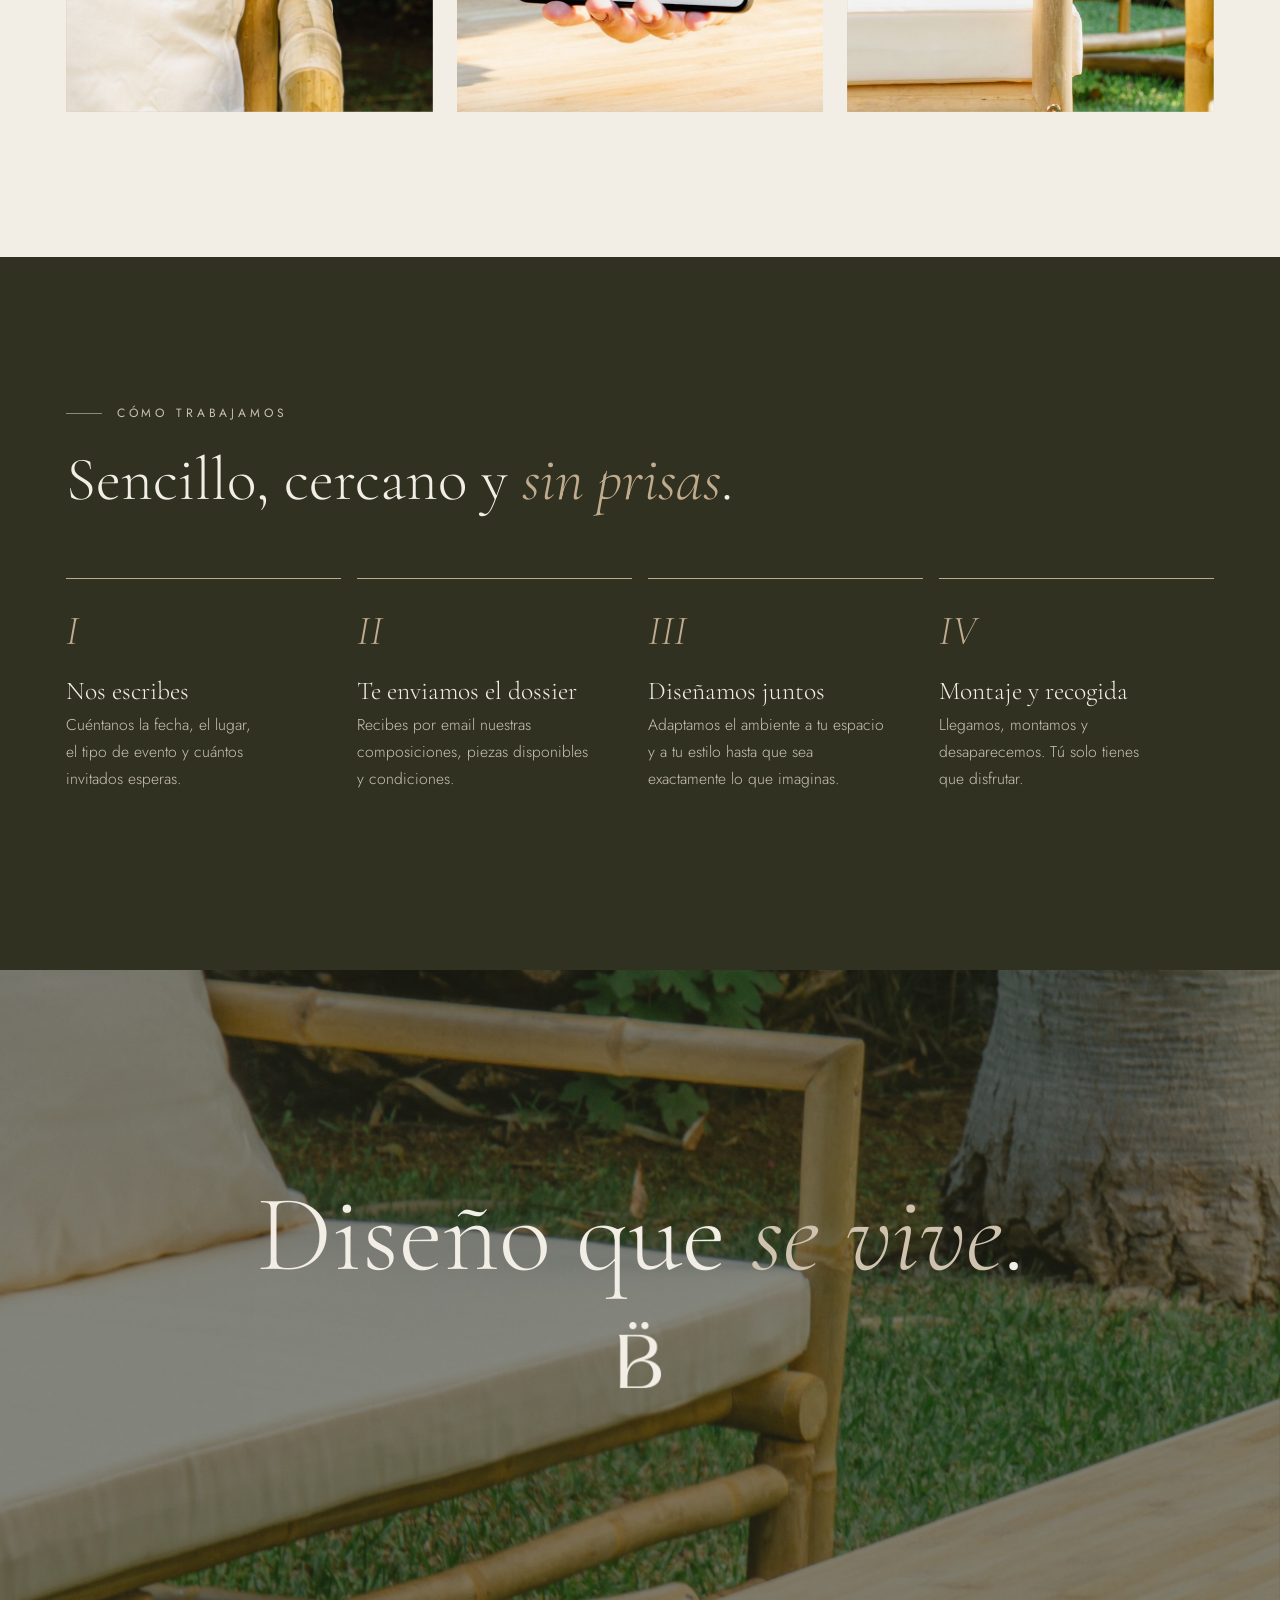
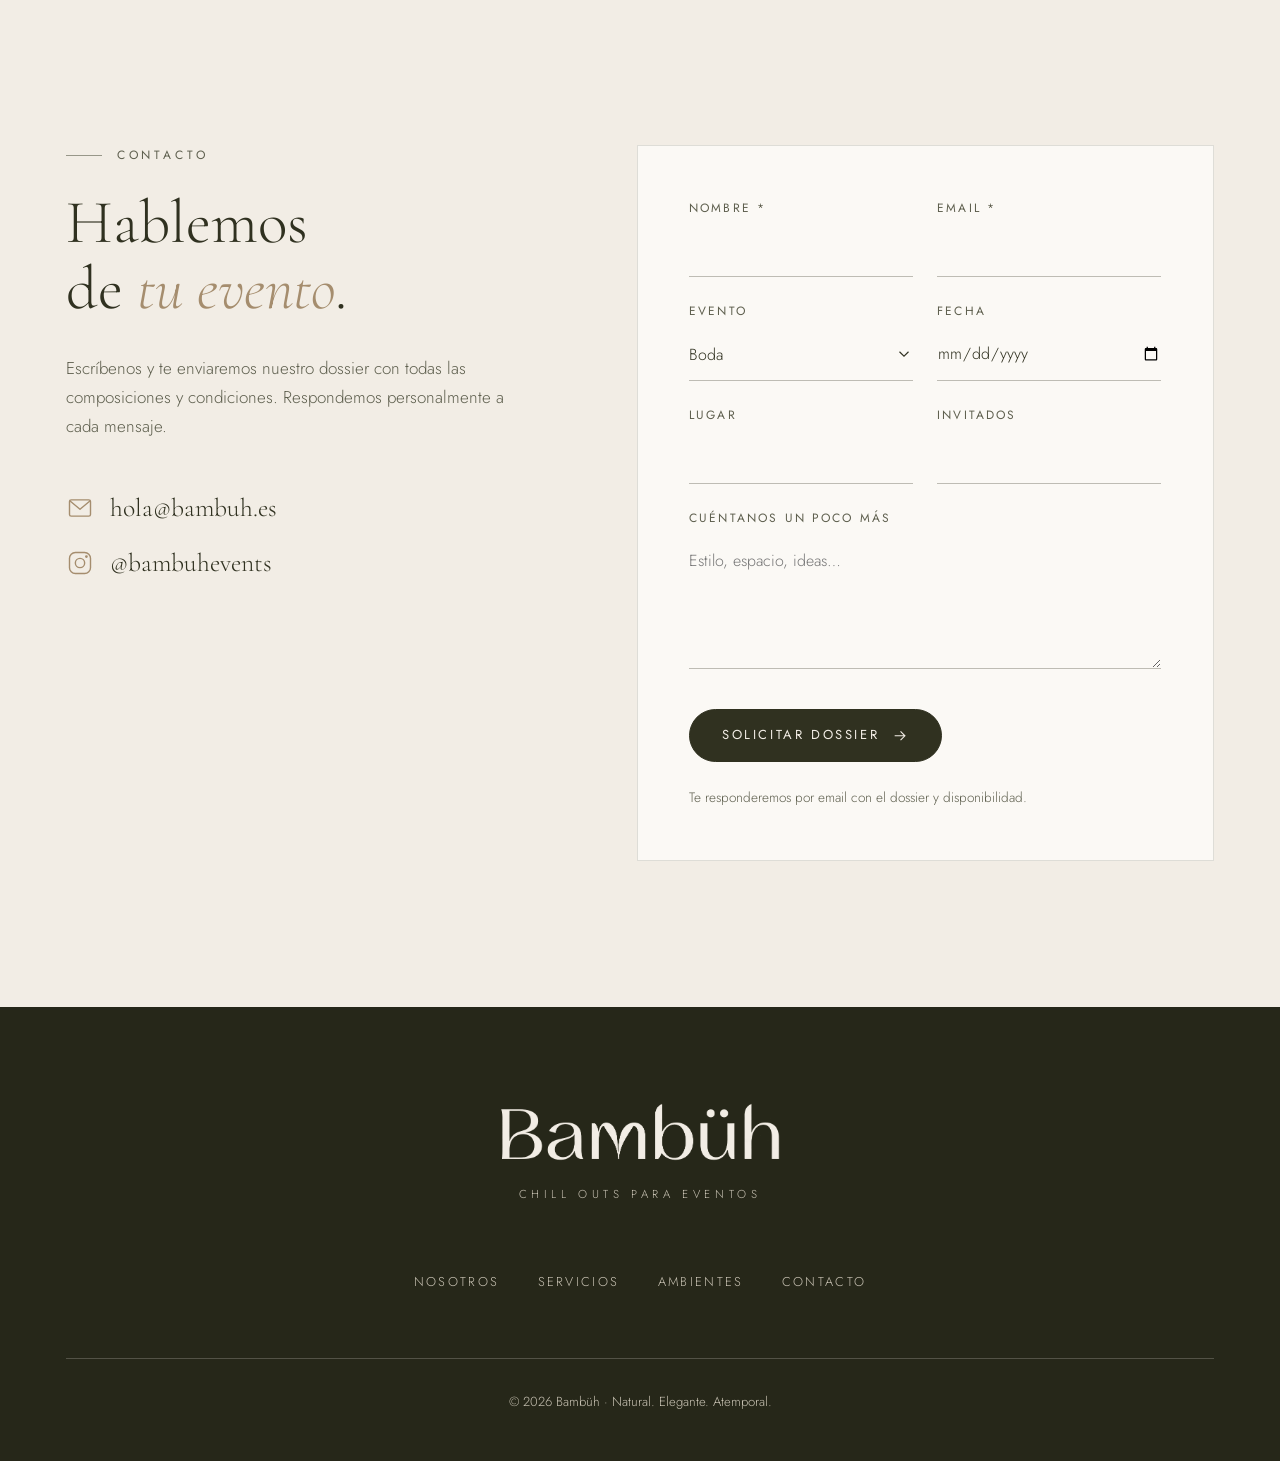
==== commit 08129cfe: "Corrige el usuario de Instagram a @bambuhevents Co-Authored-By: Claude Opus 5.5 <noreply@anthropic.c" ====
--- a/index.html
+++ b/index.html
@@ -3,14 +3,45 @@
 <head>
   <meta charset="utf-8">
   <meta name="viewport" content="width=device-width, initial-scale=1, viewport-fit=cover">
-  <title>Bambüh · Chill outs para bodas y eventos</title>
-  <meta name="description" content="Bambüh crea chill outs de alquiler para bodas y eventos, combinando diseño, naturaleza y comodidad. Ambientes que se recuerdan.">
+  <title>Chill out para bodas en Cádiz y Sevilla | Bambüh</title>
+  <meta name="description" content="Alquiler de chill outs para bodas y eventos en Cádiz y Sevilla: sofás y butacas de bambú, mesas bajas, alfombras y cojines. Montaje y recogida incluidos.">
+  <link rel="canonical" href="https://bambuh.es/">
   <meta name="theme-color" content="#303120">
-  <meta property="og:title" content="Bambüh · Chill outs para eventos">
-  <meta property="og:description" content="Más que mobiliario, ambientes que se recuerdan.">
+  <meta property="og:type" content="website">
+  <meta property="og:url" content="https://bambuh.es/">
+  <meta property="og:site_name" content="Bambüh">
+  <meta property="og:locale" content="es_ES">
+  <meta property="og:title" content="Chill out para bodas en Cádiz y Sevilla | Bambüh">
+  <meta property="og:description" content="Sofás, butacas y mobiliario de bambú para bodas y eventos. Más que mobiliario, ambientes que se recuerdan.">
   <meta property="og:image" content="https://bambuh.es/assets/img/og.jpg">
   <meta property="og:image:width" content="1200">
   <meta property="og:image:height" content="630">
+  <meta property="og:image:alt" content="Zona chill out con sofá y butacas de bambú en un jardín">
+  <meta name="twitter:card" content="summary_large_image">
+  <script type="application/ld+json">
+  {
+    "@context": "https://schema.org",
+    "@type": "LocalBusiness",
+    "@id": "https://bambuh.es/#empresa",
+    "name": "Bambüh",
+    "description": "Alquiler de chill outs para bodas y eventos en Cádiz y Sevilla: sofás, butacas y mobiliario de bambú con transporte, montaje y recogida.",
+    "url": "https://bambuh.es/",
+    "logo": "https://bambuh.es/assets/img/logo-dark.png",
+    "image": "https://bambuh.es/assets/img/og.jpg",
+    "email": "hola@bambuh.es",
+    "address": { "@type": "PostalAddress", "addressRegion": "Andalucía", "addressCountry": "ES" },
+    "areaServed": [
+      { "@type": "AdministrativeArea", "name": "Provincia de Cádiz" },
+      { "@type": "AdministrativeArea", "name": "Provincia de Sevilla" }
+    ],
+    "sameAs": ["https://instagram.com/bambuhevents"],
+    "makesOffer": [
+      { "@type": "Offer", "itemOffered": { "@type": "Service", "name": "Alquiler de chill out para bodas" } },
+      { "@type": "Offer", "itemOffered": { "@type": "Service", "name": "Alquiler de sofás y butacas para bodas y eventos" } },
+      { "@type": "Offer", "itemOffered": { "@type": "Service", "name": "Alquiler de mobiliario de bambú para eventos" } }
+    ]
+  }
+  </script>
   <link rel="preload" as="image" href="assets/img/hero-1600.jpg" imagesrcset="assets/img/hero-1000.jpg 1000w, assets/img/hero-1600.jpg 1600w, assets/img/hero-2400.jpg 2400w" imagesizes="100vw" fetchpriority="high">
   <link rel="icon" type="image/png" sizes="64x64" href="assets/img/favicon.png">
   <link rel="icon" type="image/png" sizes="32x32" href="assets/img/favicon-32.png">
@@ -42,7 +73,7 @@
         <div class="nav__extra">
           <img src="assets/img/monogram-light.png" alt="" aria-hidden="true" width="96" height="148">
           <a href="mailto:hola@bambuh.es">hola@bambuh.es</a>
-          <a href="https://instagram.com/bambuh.eventos" target="_blank" rel="noopener">@bambuh.eventos</a>
+          <a href="https://instagram.com/bambuhevents" target="_blank" rel="noopener">@bambuhevents</a>
         </div>
       </nav>
       <button class="menu-toggle" id="menuToggle" aria-expanded="false" aria-controls="nav" aria-label="Abrir menú">
@@ -279,7 +310,7 @@
             </li>
             <li>
               <svg class="icon" viewBox="0 0 24 24" aria-hidden="true"><rect x="3" y="3" width="18" height="18" rx="5"/><circle cx="12" cy="12" r="4"/><circle cx="17.5" cy="6.5" r=".6"/></svg>
-              <a href="https://instagram.com/bambuh.eventos" target="_blank" rel="noopener">@bambuh.eventos</a>
+              <a href="https://instagram.com/bambuhevents" target="_blank" rel="noopener">@bambuhevents</a>
             </li>
           </ul>
         </div>
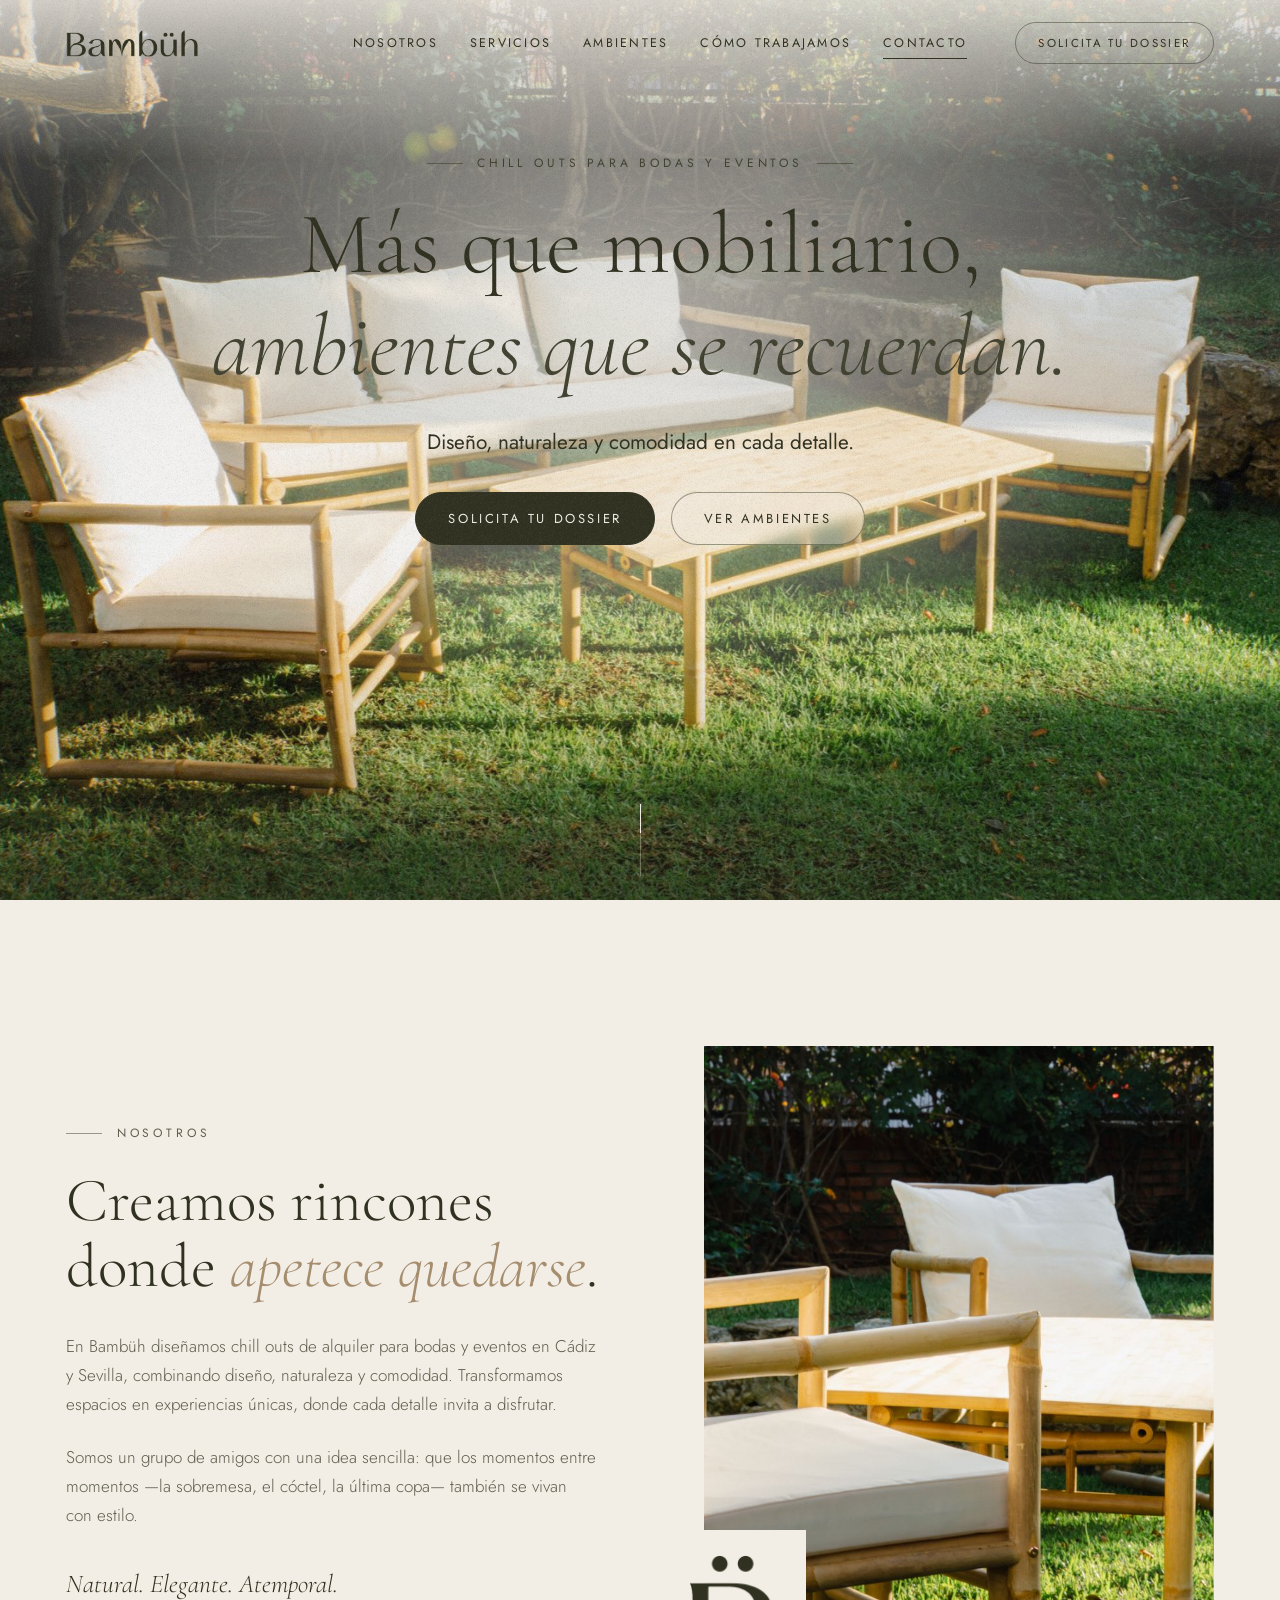
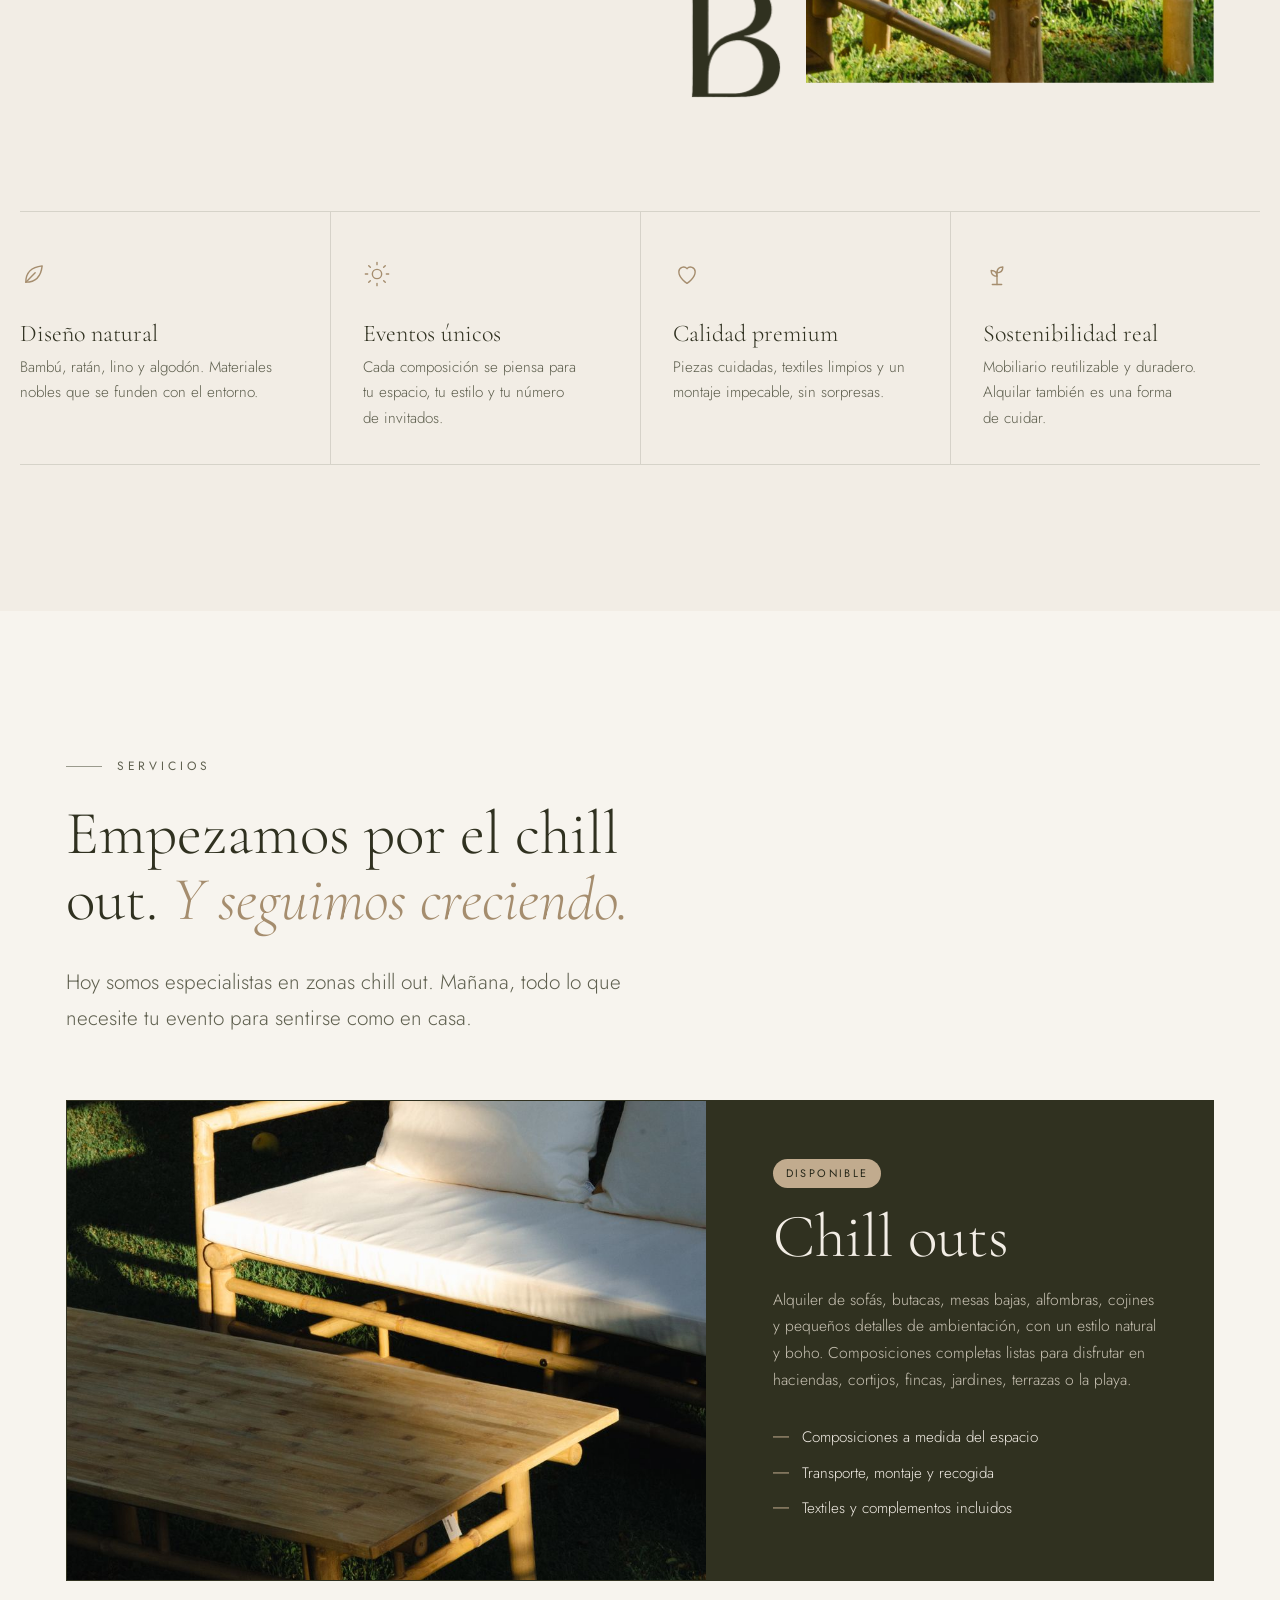
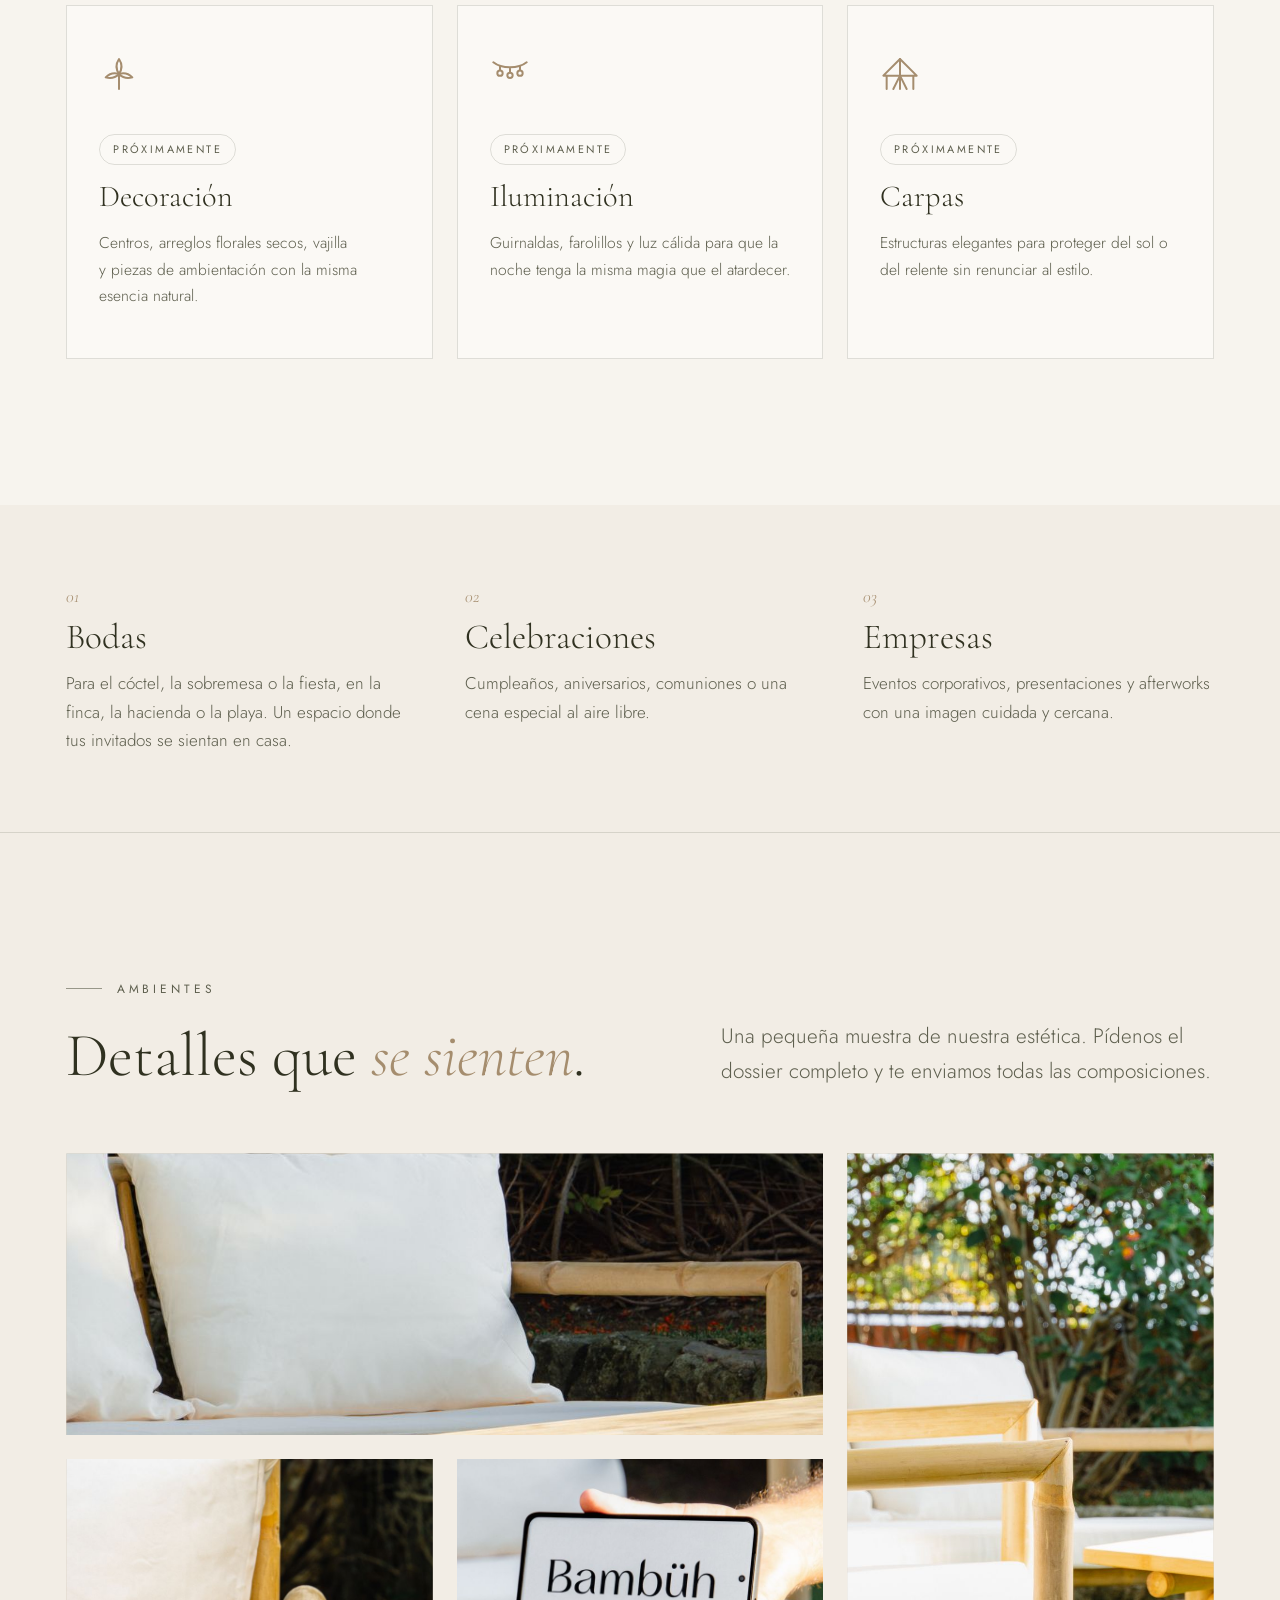
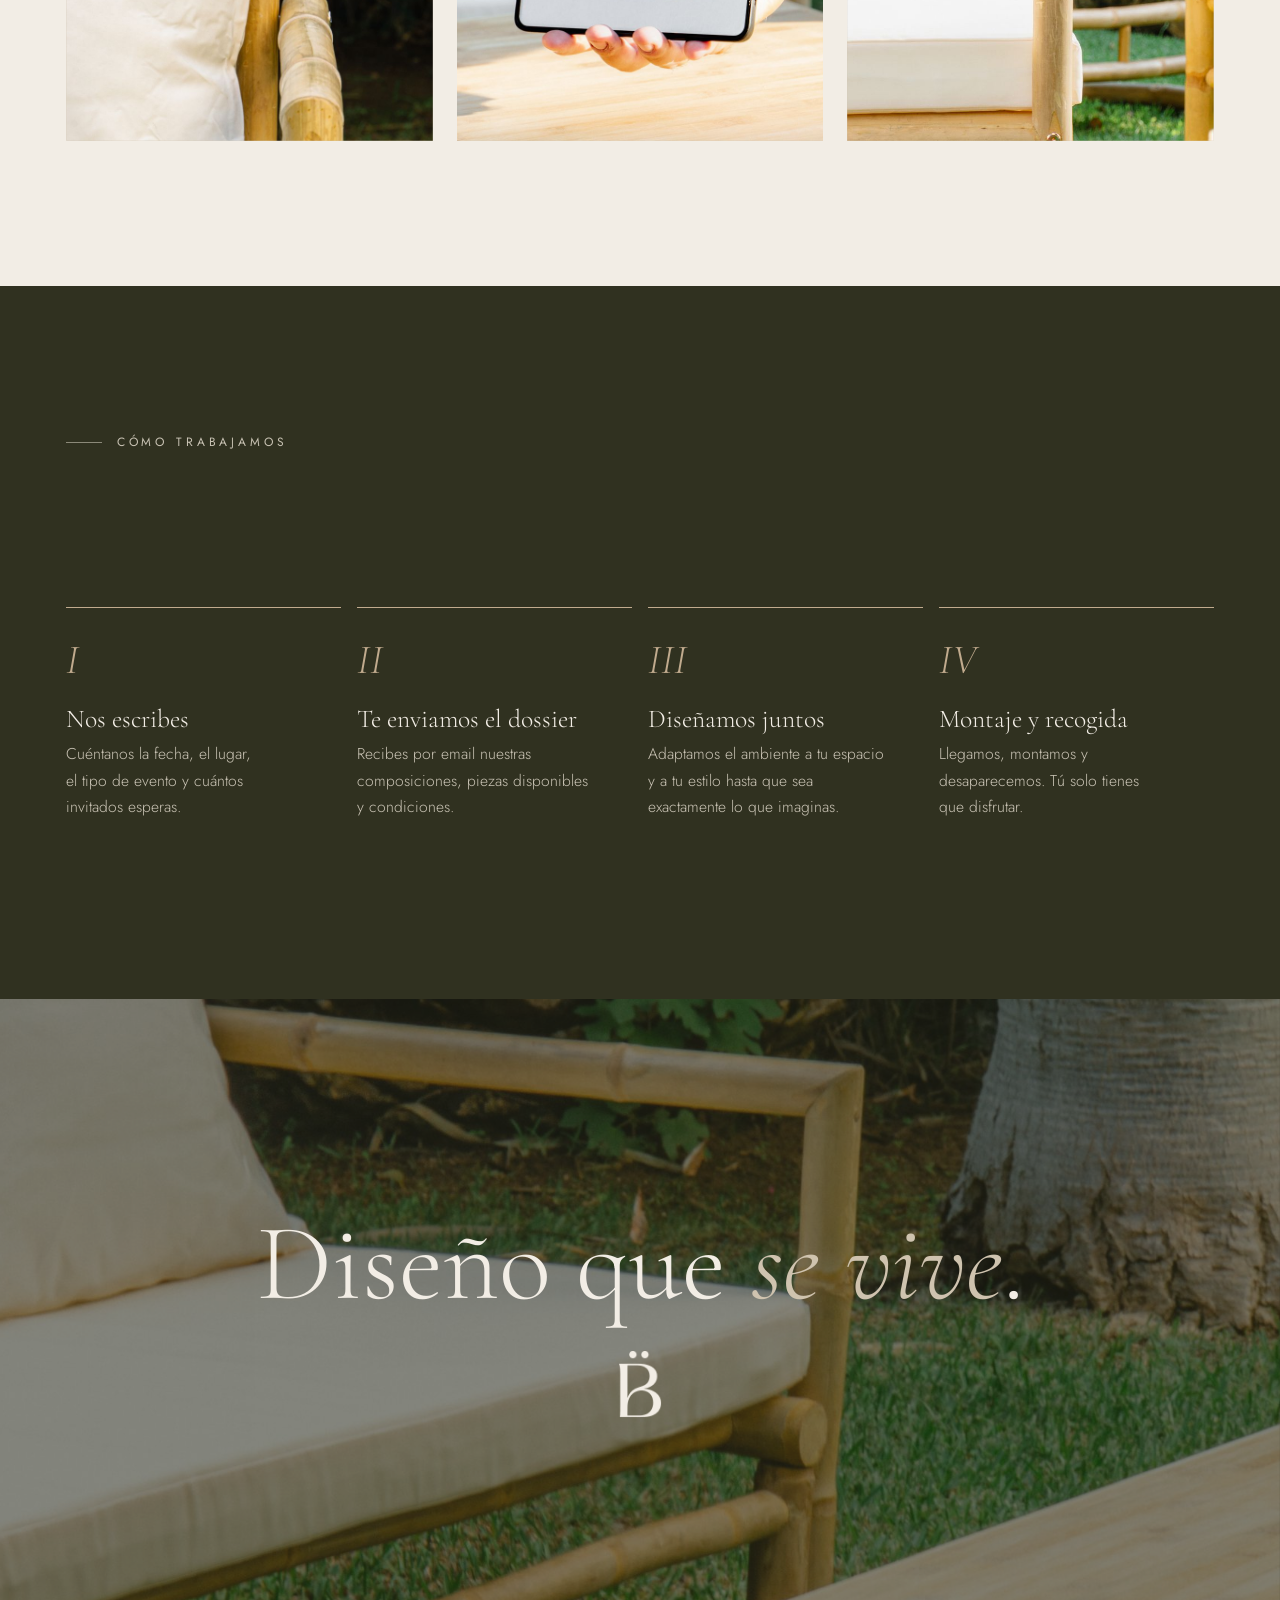
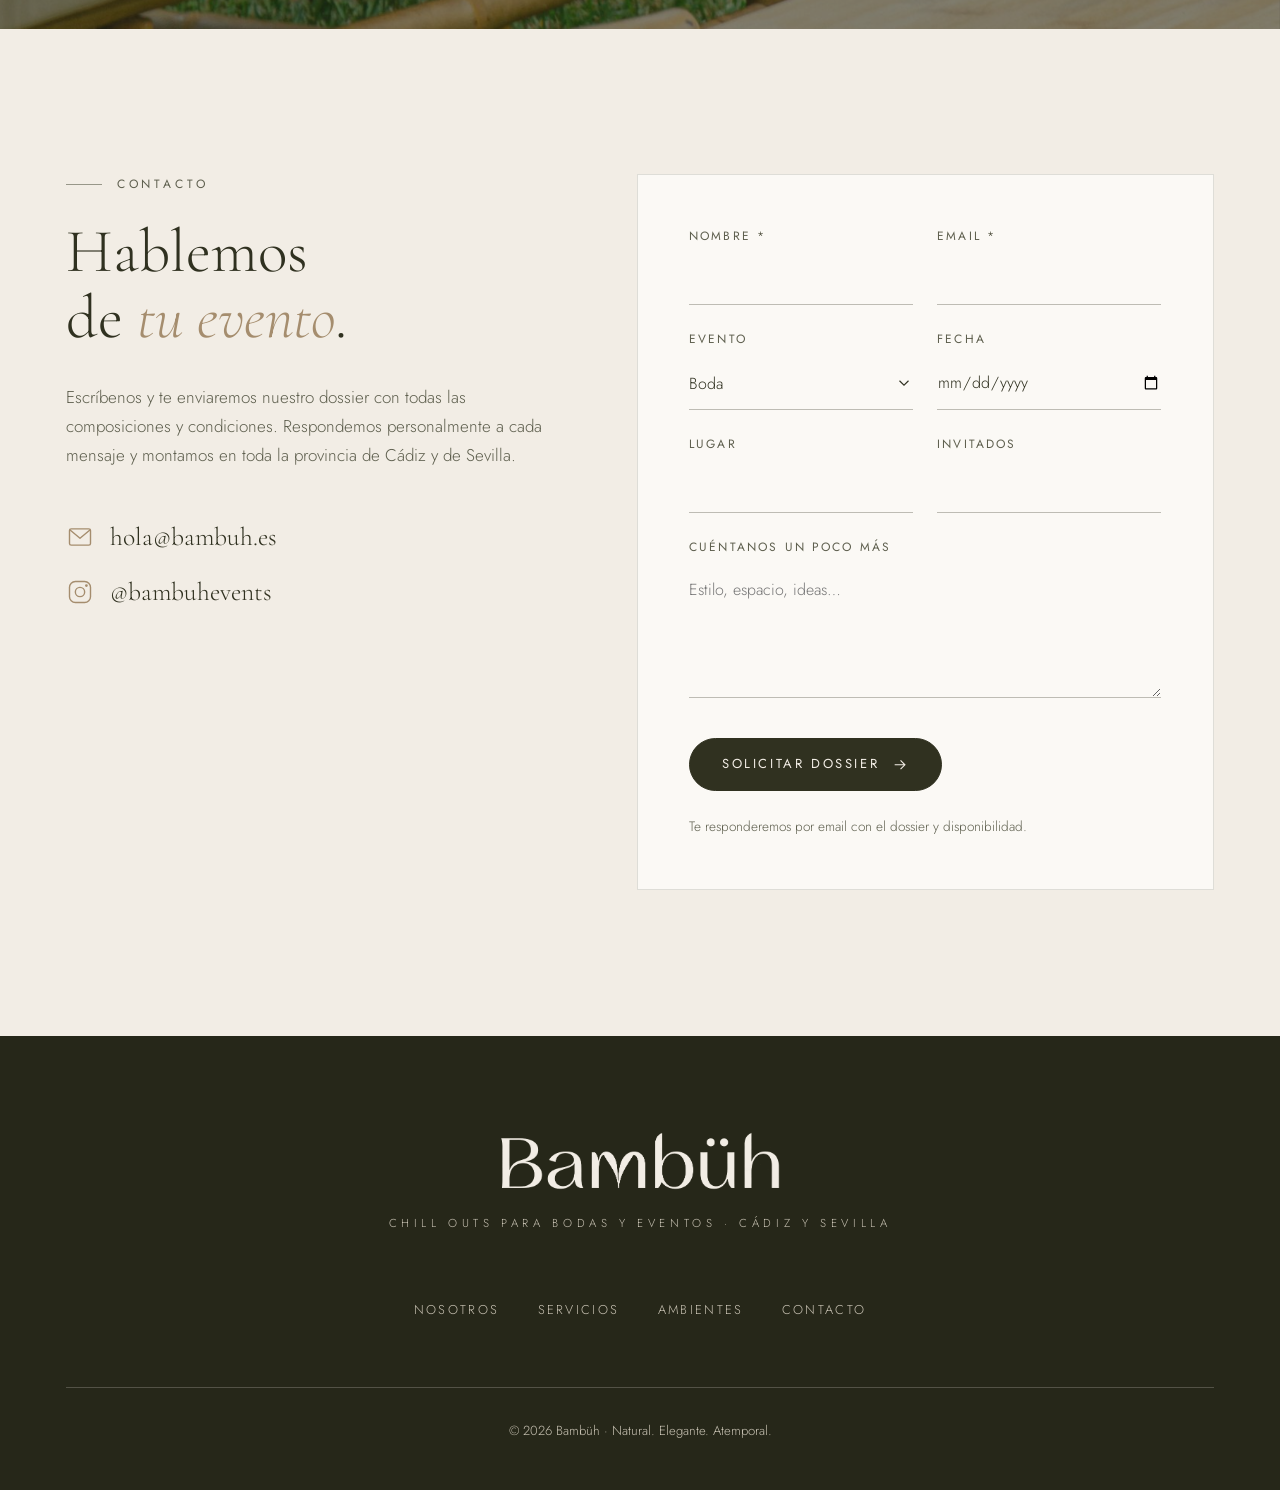
==== commit 37f1573b: "Optimiza la portada para buscadores sin cambiar el diseño - El h1 incluye "Chill outs para bodas y e" ====
--- a/index.html
+++ b/index.html
@@ -42,14 +42,14 @@
     ]
   }
   </script>
-  <link rel="preload" as="image" href="assets/img/hero-1600.jpg" imagesrcset="assets/img/hero-1000.jpg 1000w, assets/img/hero-1600.jpg 1600w, assets/img/hero-2400.jpg 2400w" imagesizes="100vw" fetchpriority="high">
+  <link rel="preload" as="image" href="assets/img/chill-out-boda-jardin-1600.jpg" imagesrcset="assets/img/chill-out-boda-jardin-1000.jpg 1000w, assets/img/chill-out-boda-jardin-1600.jpg 1600w, assets/img/chill-out-boda-jardin-2400.jpg 2400w" imagesizes="100vw" fetchpriority="high">
   <link rel="icon" type="image/png" sizes="64x64" href="assets/img/favicon.png">
   <link rel="icon" type="image/png" sizes="32x32" href="assets/img/favicon-32.png">
   <link rel="apple-touch-icon" href="assets/img/apple-touch-icon.png">
   <link rel="preconnect" href="https://fonts.googleapis.com">
   <link rel="preconnect" href="https://fonts.gstatic.com" crossorigin>
   <link href="https://fonts.googleapis.com/css2?family=Cormorant+Garamond:ital,wght@0,300;0,400;0,500;1,300;1,400&family=Jost:wght@300;400;500&display=swap" rel="stylesheet">
-  <link rel="stylesheet" href="css/styles.css?v=8">
+  <link rel="stylesheet" href="css/styles.css?v=9">
 </head>
 <body>
   <a class="skip-link" href="#main">Saltar al contenido</a>
@@ -85,15 +85,17 @@
   <main id="main">
     <!-- Hero -->
     <section class="hero" id="inicio">
-      <div class="hero__media" aria-hidden="true">
-        <img src="assets/img/hero-1600.jpg" srcset="assets/img/hero-1000.jpg 1000w, assets/img/hero-1600.jpg 1600w, assets/img/hero-2400.jpg 2400w" sizes="100vw" alt="" class="hero__img" width="2400" height="1600" fetchpriority="high">
+      <div class="hero__media">
+        <img src="assets/img/chill-out-boda-jardin-1600.jpg" srcset="assets/img/chill-out-boda-jardin-1000.jpg 1000w, assets/img/chill-out-boda-jardin-1600.jpg 1600w, assets/img/chill-out-boda-jardin-2400.jpg 2400w" sizes="100vw" alt="Zona chill out para boda con sofá, butacas y mesa baja de bambú sobre el césped de un jardín" class="hero__img" width="2400" height="1600" fetchpriority="high">
       </div>
       <div class="hero__veil" aria-hidden="true"></div>
       <div class="hero__content container">
-        <p class="eyebrow hero__eyebrow" data-hero="1">Chill outs para bodas y eventos</p>
-        <h1 class="hero__title">
-          <span class="line"><span data-hero="2">Más que mobiliario,</span></span>
-          <span class="line"><em data-hero="3">ambientes que se recuerdan.</em></span>
+        <h1 class="hero__heading">
+          <span class="eyebrow hero__eyebrow" data-hero="1">Chill outs para bodas y eventos<span class="sr-only">:</span></span>
+          <span class="hero__title">
+            <span class="line"><span data-hero="2">Más que mobiliario,</span></span>
+            <span class="line"><em data-hero="3">ambientes que se recuerdan.</em></span>
+          </span>
         </h1>
         <p class="hero__lead" data-hero="4">Diseño, naturaleza y comodidad en cada detalle.</p>
         <div class="hero__actions" data-hero="5">
@@ -113,13 +115,13 @@
         <div class="about__text">
           <p class="eyebrow reveal">Nosotros</p>
           <h2 class="section-title reveal">Creamos rincones donde <em>apetece quedarse</em>.</h2>
-          <p class="reveal">En Bambüh diseñamos chill outs de alquiler para bodas y eventos, combinando diseño, naturaleza y comodidad. Transformamos espacios en experiencias únicas, donde cada detalle invita a disfrutar.</p>
+          <p class="reveal">En Bambüh diseñamos chill outs de alquiler para bodas y eventos en Cádiz y Sevilla, combinando diseño, naturaleza y comodidad. Transformamos espacios en experiencias únicas, donde cada detalle invita a disfrutar.</p>
           <p class="reveal">Somos un grupo de amigos con una idea sencilla: que los momentos entre momentos —la sobremesa, el cóctel, la última copa— también se vivan con estilo.</p>
           <p class="about__signature reveal">Natural. Elegante. Atemporal.</p>
         </div>
         <figure class="about__media">
           <div class="about__photo reveal-img">
-            <img src="assets/img/nosotros-800.jpg" srcset="assets/img/nosotros-800.jpg 800w, assets/img/nosotros-1200.jpg 1200w" sizes="(min-width: 900px) 45vw, 100vw" alt="Butaca de bambú con cojín de algodón crudo junto a una mesa baja y un sofá, sobre el césped de un jardín" width="1200" height="1500" loading="lazy">
+            <img src="assets/img/butaca-bambu-boda-800.jpg" srcset="assets/img/butaca-bambu-boda-800.jpg 800w, assets/img/butaca-bambu-boda-1200.jpg 1200w" sizes="(min-width: 900px) 45vw, 100vw" alt="Butaca de bambú con cojín de algodón crudo junto a una mesa baja y un sofá, sobre el césped de un jardín" width="1200" height="1500" loading="lazy">
           </div>
           <img src="assets/img/monogram-dark.png" alt="" aria-hidden="true" class="about__monogram" width="96" height="148" loading="lazy">
         </figure>
@@ -161,12 +163,12 @@
         <div class="services__grid">
           <article class="service service--featured reveal">
             <div class="service__media">
-              <img src="assets/img/chillout-1000.jpg" srcset="assets/img/chillout-1000.jpg 1000w, assets/img/chillout-1600.jpg 1600w" sizes="(min-width: 768px) 55vw, 100vw" alt="Sofá de bambú con cojines blancos y mesa baja de bambú iluminados por el sol de la tarde sobre el césped" width="1600" height="1200" loading="lazy">
+              <img src="assets/img/sofa-bambu-chill-out-boda-1000.jpg" srcset="assets/img/sofa-bambu-chill-out-boda-1000.jpg 1000w, assets/img/sofa-bambu-chill-out-boda-1600.jpg 1600w" sizes="(min-width: 768px) 55vw, 100vw" alt="Sofá de bambú con cojines blancos y mesa baja de bambú iluminados por el sol de la tarde sobre el césped" width="1600" height="1200" loading="lazy">
             </div>
             <div class="service__body">
               <span class="badge">Disponible</span>
               <h3>Chill outs</h3>
-              <p>Sofás, butacas, mesas bajas, alfombras, cojines y pequeños detalles de ambientación. Composiciones completas listas para disfrutar en jardines, fincas, terrazas o la playa.</p>
+              <p>Alquiler de sofás, butacas, mesas bajas, alfombras, cojines y pequeños detalles de ambientación, con un estilo natural y boho. Composiciones completas listas para disfrutar en haciendas, cortijos, fincas, jardines, terrazas o la playa.</p>
               <ul class="service__list">
                 <li>Composiciones a medida del espacio</li>
                 <li>Transporte, montaje y recogida</li>
@@ -205,7 +207,7 @@
         <div class="audience__item reveal">
           <span class="audience__num">01</span>
           <h3>Bodas</h3>
-          <p>Para el cóctel, la sobremesa o la fiesta. Un espacio donde tus invitados se sientan en casa.</p>
+          <p>Para el cóctel, la sobremesa o la fiesta, en la finca, la hacienda o la playa. Un espacio donde tus invitados se sientan en casa.</p>
         </div>
         <div class="audience__item reveal">
           <span class="audience__num">02</span>
@@ -233,19 +235,19 @@
 
         <div class="gallery__grid">
           <figure class="gallery__item gallery__item--wide reveal-img">
-            <img src="assets/img/materiales-1000.jpg" srcset="assets/img/materiales-1000.jpg 1000w, assets/img/materiales-1800.jpg 1800w" sizes="(min-width: 700px) 66vw, 100vw" alt="Cojín blanco sobre un sofá de bambú, con la mesa baja de bambú en primer plano" width="1800" height="900" loading="lazy">
+            <img src="assets/img/cojin-sofa-bambu-1000.jpg" srcset="assets/img/cojin-sofa-bambu-1000.jpg 1000w, assets/img/cojin-sofa-bambu-1800.jpg 1800w" sizes="(min-width: 700px) 66vw, 100vw" alt="Cojín blanco sobre un sofá de bambú, con la mesa baja de bambú en primer plano" width="1800" height="900" loading="lazy">
             <figcaption>Materiales nobles</figcaption>
           </figure>
           <figure class="gallery__item gallery__item--tall reveal-img">
-            <img src="assets/img/bambu-700.jpg" srcset="assets/img/bambu-700.jpg 700w, assets/img/bambu-1000.jpg 1000w" sizes="(min-width: 700px) 33vw, 100vw" alt="Brazo de una butaca de bambú con cojines blancos y el jardín desenfocado al fondo" width="1000" height="1500" loading="lazy">
+            <img src="assets/img/butaca-bambu-jardin-700.jpg" srcset="assets/img/butaca-bambu-jardin-700.jpg 700w, assets/img/butaca-bambu-jardin-1000.jpg 1000w" sizes="(min-width: 700px) 33vw, 100vw" alt="Brazo de una butaca de bambú con cojines blancos y el jardín desenfocado al fondo" width="1000" height="1500" loading="lazy">
             <figcaption>Bambú natural</figcaption>
           </figure>
           <figure class="gallery__item reveal-img">
-            <img src="assets/img/textiles-800.jpg" srcset="assets/img/textiles-800.jpg 800w, assets/img/textiles-1200.jpg 1200w" sizes="(min-width: 700px) 33vw, 100vw" alt="Detalle de cojín de algodón crudo junto al brazo de bambú de una butaca" width="1200" height="900" loading="lazy">
+            <img src="assets/img/cojin-algodon-butaca-bambu-800.jpg" srcset="assets/img/cojin-algodon-butaca-bambu-800.jpg 800w, assets/img/cojin-algodon-butaca-bambu-1200.jpg 1200w" sizes="(min-width: 700px) 33vw, 100vw" alt="Detalle de cojín de algodón crudo junto al brazo de bambú de una butaca" width="1200" height="900" loading="lazy">
             <figcaption>Textiles naturales</figcaption>
           </figure>
           <figure class="gallery__item reveal-img">
-            <img src="assets/img/identidad-800.jpg" srcset="assets/img/identidad-800.jpg 800w, assets/img/identidad-1200.jpg 1200w" sizes="(min-width: 700px) 33vw, 100vw" alt="Mano sosteniendo un móvil con el nombre Bambüh sobre una mesa de bambú" width="1200" height="900" loading="lazy">
+            <img src="assets/img/mesa-bambu-bambuh-800.jpg" srcset="assets/img/mesa-bambu-bambuh-800.jpg 800w, assets/img/mesa-bambu-bambuh-1200.jpg 1200w" sizes="(min-width: 700px) 33vw, 100vw" alt="Mano sosteniendo un móvil con el nombre Bambüh sobre una mesa de bambú" width="1200" height="900" loading="lazy">
             <figcaption>Identidad Bambüh</figcaption>
           </figure>
         </div>
@@ -287,7 +289,7 @@
     <!-- Frase -->
     <section class="quote" aria-label="Lema">
       <div class="quote__media" aria-hidden="true">
-        <img src="assets/img/jardin-1000.jpg" srcset="assets/img/jardin-1000.jpg 1000w, assets/img/jardin-1920.jpg 1920w" sizes="100vw" alt="" data-parallax width="1920" height="1080" loading="lazy">
+        <img src="assets/img/sofa-bambu-palmera-jardin-1000.jpg" srcset="assets/img/sofa-bambu-palmera-jardin-1000.jpg 1000w, assets/img/sofa-bambu-palmera-jardin-1920.jpg 1920w" sizes="100vw" alt="" data-parallax width="1920" height="1080" loading="lazy">
       </div>
       <div class="quote__veil" aria-hidden="true"></div>
       <blockquote class="quote__text container">
@@ -302,7 +304,7 @@
         <div class="contact__intro">
           <p class="eyebrow reveal">Contacto</p>
           <h2 class="section-title reveal">Hablemos de <em>tu evento</em>.</h2>
-          <p class="reveal">Escríbenos y te enviaremos nuestro dossier con todas las composiciones y condiciones. Respondemos personalmente a cada mensaje.</p>
+          <p class="reveal">Escríbenos y te enviaremos nuestro dossier con todas las composiciones y condiciones. Respondemos personalmente a cada mensaje y montamos en toda la provincia de Cádiz y de Sevilla.</p>
           <ul class="contact__list reveal" role="list">
             <li>
               <svg class="icon" viewBox="0 0 24 24" aria-hidden="true"><rect x="3" y="5" width="18" height="14" rx="1.5"/><path d="m3.5 6 8.5 7 8.5-7"/></svg>
@@ -379,7 +381,7 @@
   <footer class="footer">
     <div class="container footer__inner">
       <img src="assets/img/logo-light.png" alt="Bambüh" class="footer__logo" width="793" height="166" loading="lazy">
-      <p class="footer__tag">Chill outs para eventos</p>
+      <p class="footer__tag"><span>Chill outs para bodas y eventos</span><span class="footer__sep" aria-hidden="true"> · </span><span>Cádiz y Sevilla</span></p>
       <nav class="footer__nav" aria-label="Pie de página">
         <a href="#nosotros">Nosotros</a>
         <a href="#servicios">Servicios</a>
@@ -390,6 +392,6 @@
     </div>
   </footer>
 
-  <script src="js/main.js?v=8" defer></script>
+  <script src="js/main.js?v=9" defer></script>
 </body>
 </html>
--- a/css/styles.css
+++ b/css/styles.css
@@ -119,6 +119,7 @@
 }
 .eyebrow::before { content: ""; width: 2.25rem; height: 1px; background: currentColor; opacity: .6; }
 .eyebrow--light { color: var(--text-on-dark-muted); }
+.sr-only { position: absolute; width: 1px; height: 1px; padding: 0; margin: -1px; overflow: hidden; clip: rect(0 0 0 0); white-space: nowrap; border: 0; }
 
 .section { padding-block: var(--section-y); }
 .section-title { font-size: var(--fs-h2); margin-bottom: var(--space-4); }
@@ -278,7 +279,9 @@
 .hero__eyebrow { color: var(--olive-700); justify-content: center; }
 .hero__eyebrow::after { content: ""; width: 2.25rem; height: 1px; background: currentColor; opacity: .6; }
 @media (max-width: 600px) { .hero__eyebrow { letter-spacing: .24em; } .hero__eyebrow::before, .hero__eyebrow::after { display: none; } }
-.hero__title { font-size: var(--fs-h1); margin-bottom: var(--space-3); width: 100%; }
+/* El h1 envuelve la etiqueta y el título (SEO) sin cambiar su aspecto */
+.hero__heading { font: inherit; line-height: inherit; text-wrap: inherit; width: 100%; }
+.hero__title { display: block; font-family: var(--font-display); font-weight: 300; line-height: 1.08; text-wrap: balance; font-size: var(--fs-h1); margin-bottom: var(--space-3); width: 100%; }
 @media (min-width: 700px) { .hero__title .line { white-space: nowrap; } }
 .hero__title .line { display: block; overflow: hidden; padding-bottom: .08em; }
 .hero__title .line > * { display: inline-block; }
@@ -501,6 +504,7 @@
 .footer__inner { display: grid; justify-items: center; gap: var(--space-3); }
 .footer__logo { width: min(280px, 70vw); }
 .footer__tag { font-size: .72rem; letter-spacing: .4em; text-transform: uppercase; }
+@media (max-width: 700px) { .footer__tag > span { display: block; } .footer__tag .footer__sep { display: none; } }
 .footer__nav { display: flex; flex-wrap: wrap; justify-content: center; gap: var(--space-1) var(--space-4); margin-block: var(--space-4); }
 .footer__nav a { font-size: .8rem; letter-spacing: .18em; text-transform: uppercase; padding: .6rem .2rem; transition: color var(--dur-fast); }
 .footer__nav a:hover { color: var(--cream-100); }
@@ -706,3 +710,12 @@
   .mobile-bar { transition: none; }
   [data-hero], .js .reveal, .js .reveal-img, .js .reveal-img > img:first-child { opacity: 1 !important; transform: none !important; clip-path: none !important; }
 }
+
+/* ---------- Página 404 ---------- */
+.notfound { min-height: 100svh; display: flex; align-items: center; padding-top: calc(var(--section-y) + 4rem); }
+.notfound__inner { display: flex; flex-direction: column; align-items: center; text-align: center; }
+.notfound__mono { width: 48px; margin-bottom: var(--space-4); opacity: .85; }
+.notfound__eyebrow { justify-content: center; }
+.notfound__eyebrow::after { content: ""; width: 2.25rem; height: 1px; background: currentColor; opacity: .6; }
+.notfound .section-lead { margin-bottom: var(--space-5); }
+.notfound__actions { display: flex; flex-wrap: wrap; justify-content: center; gap: var(--space-2); }
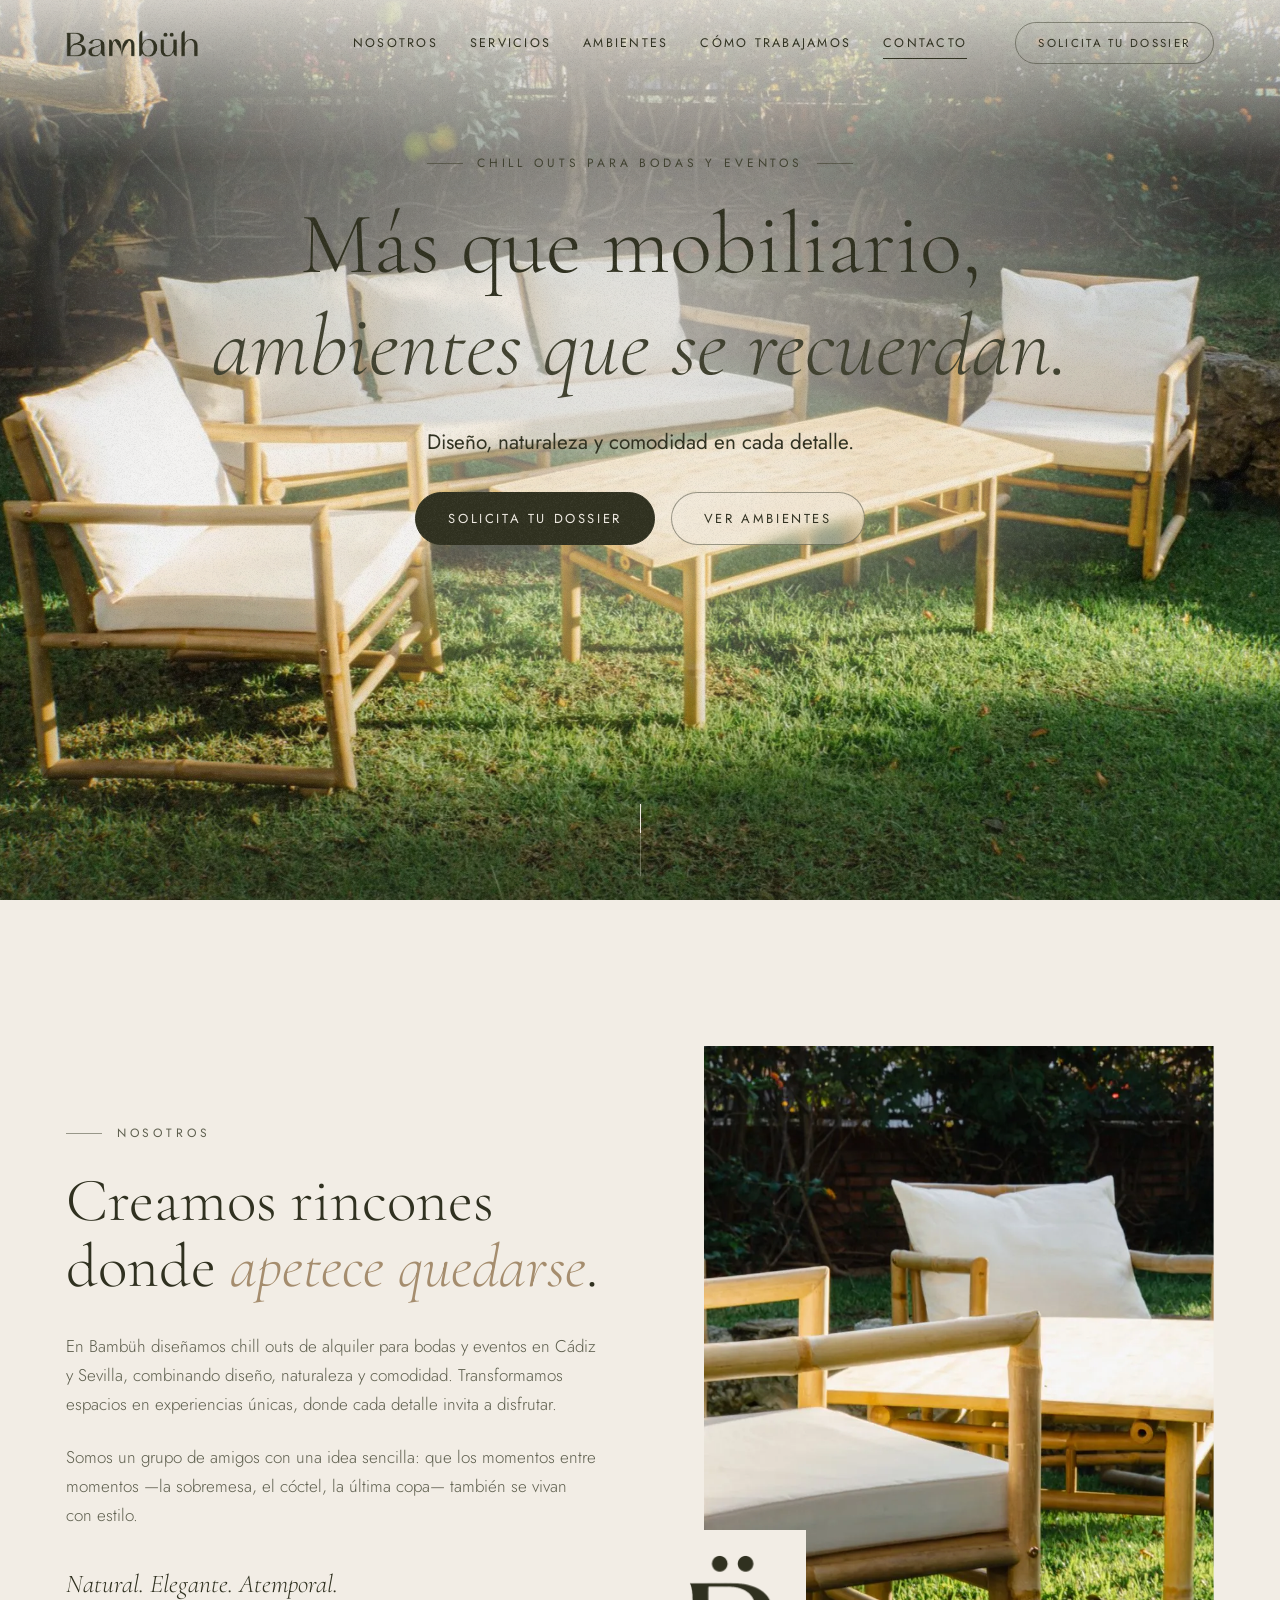
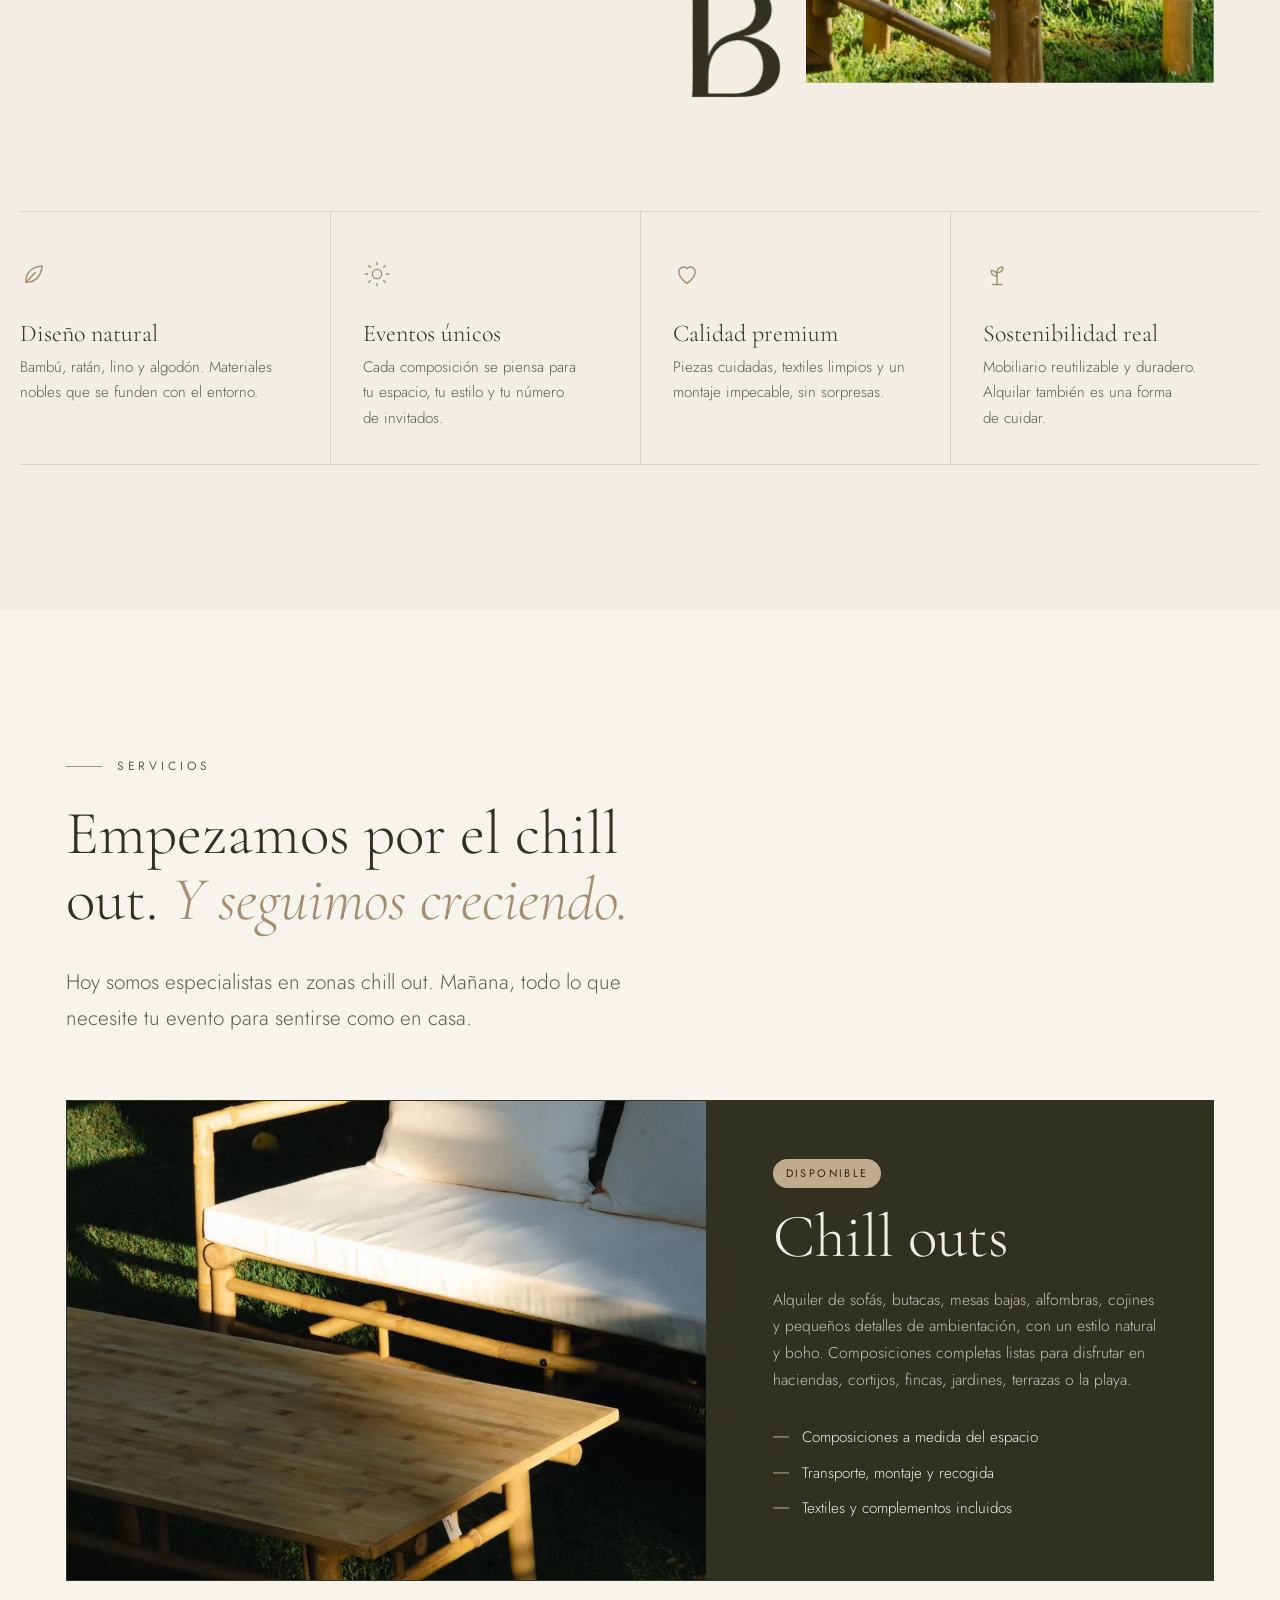
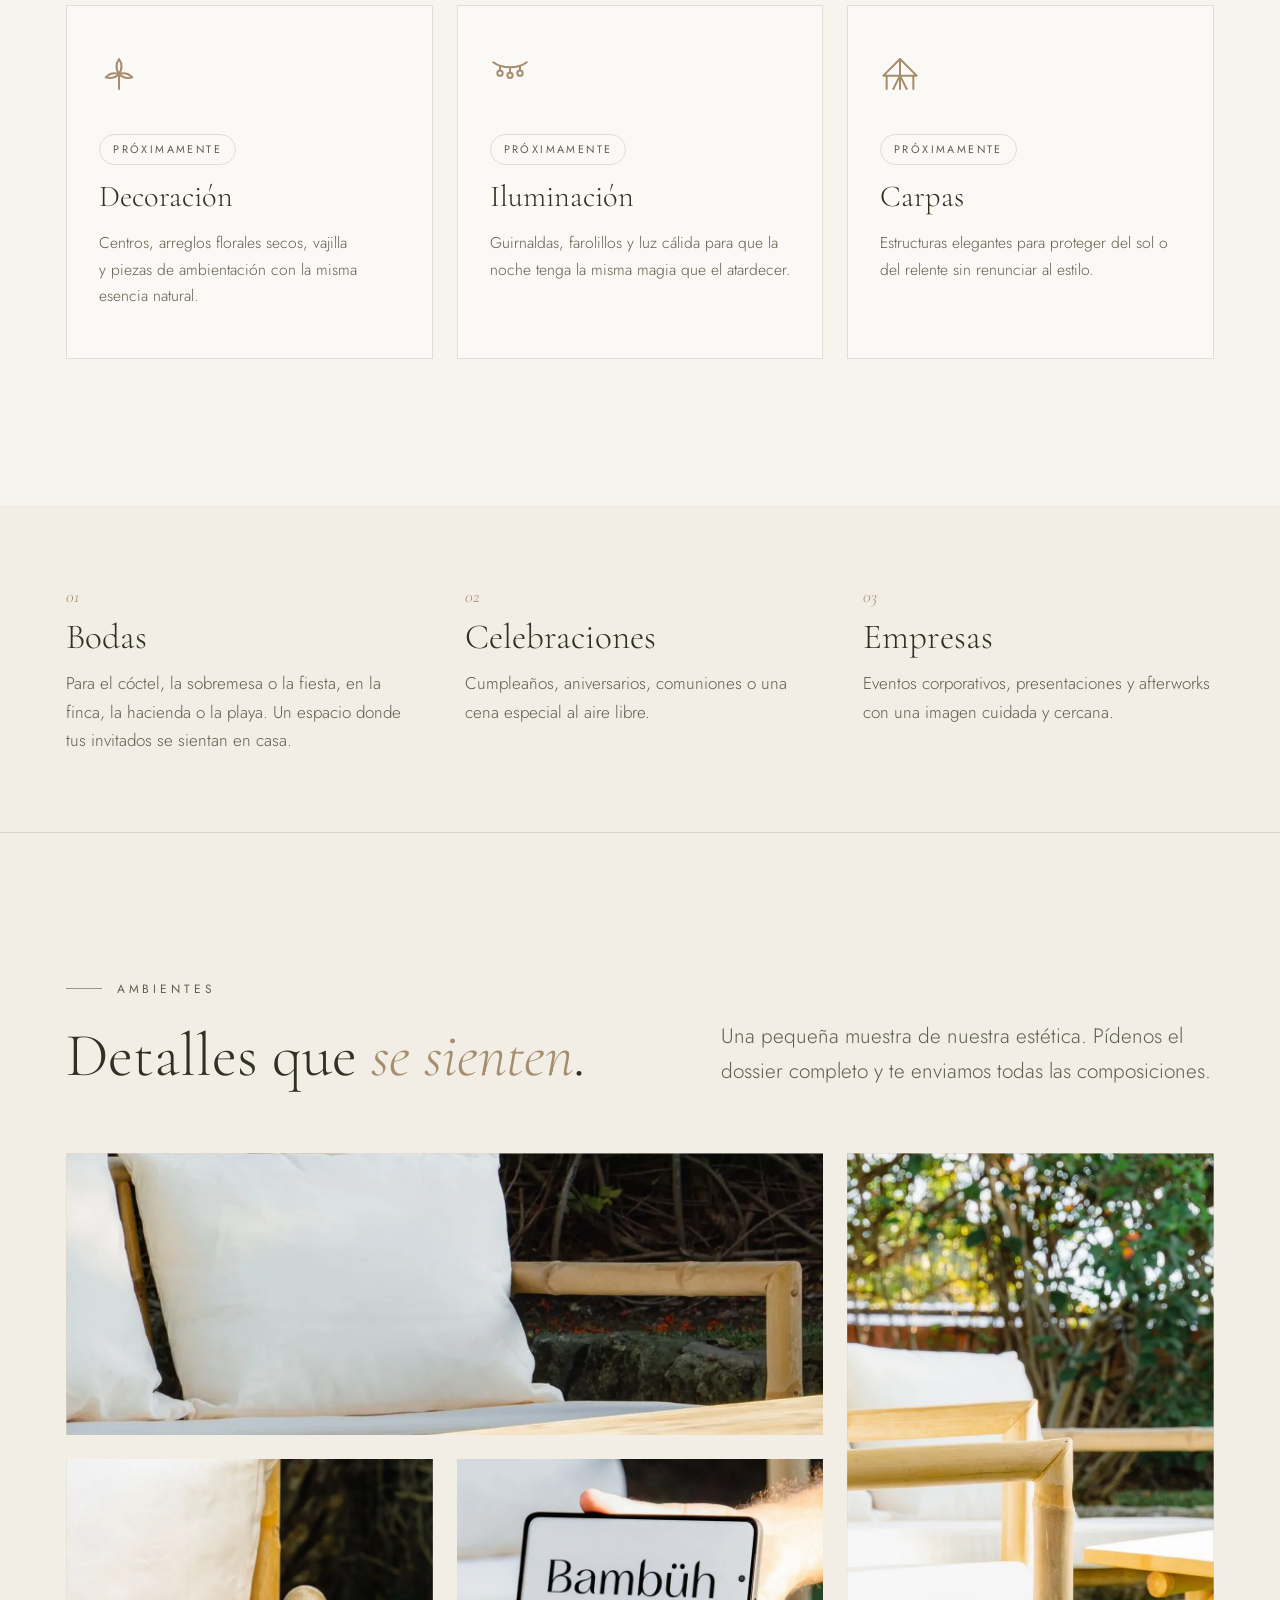
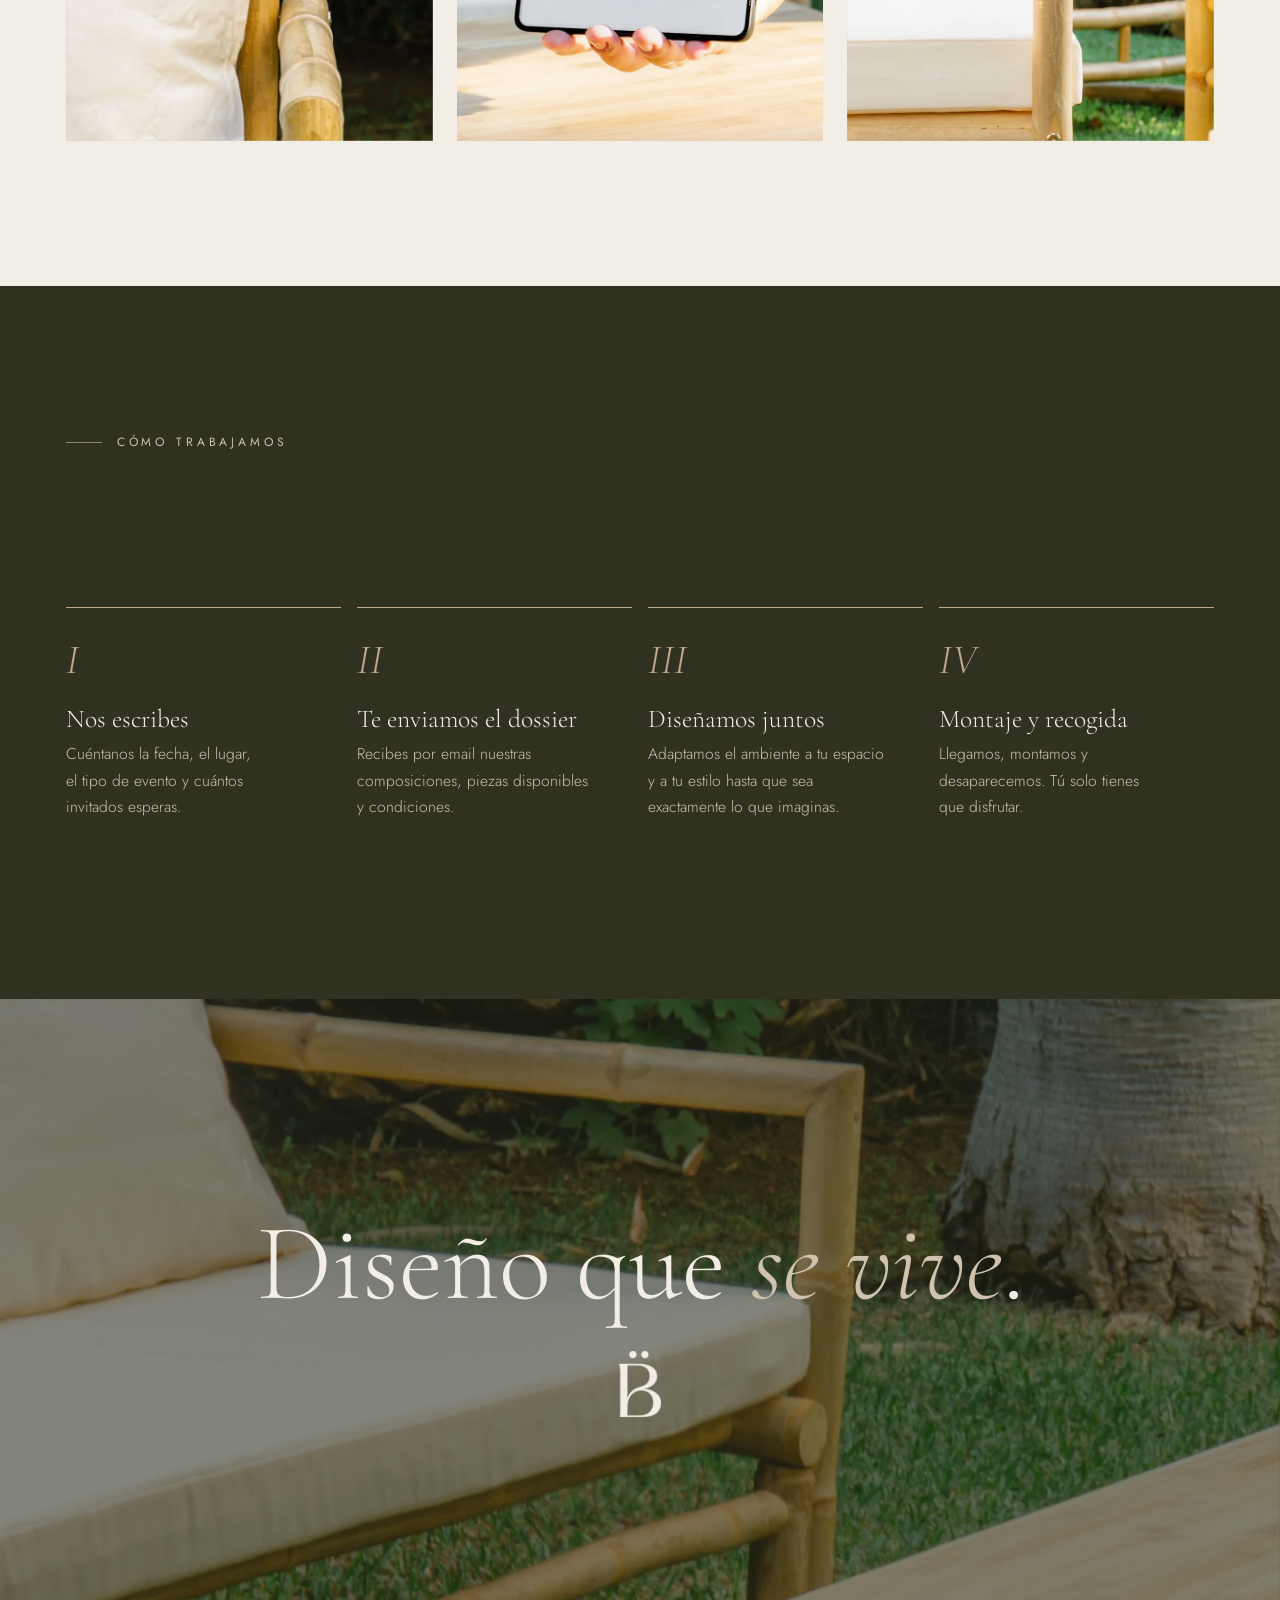
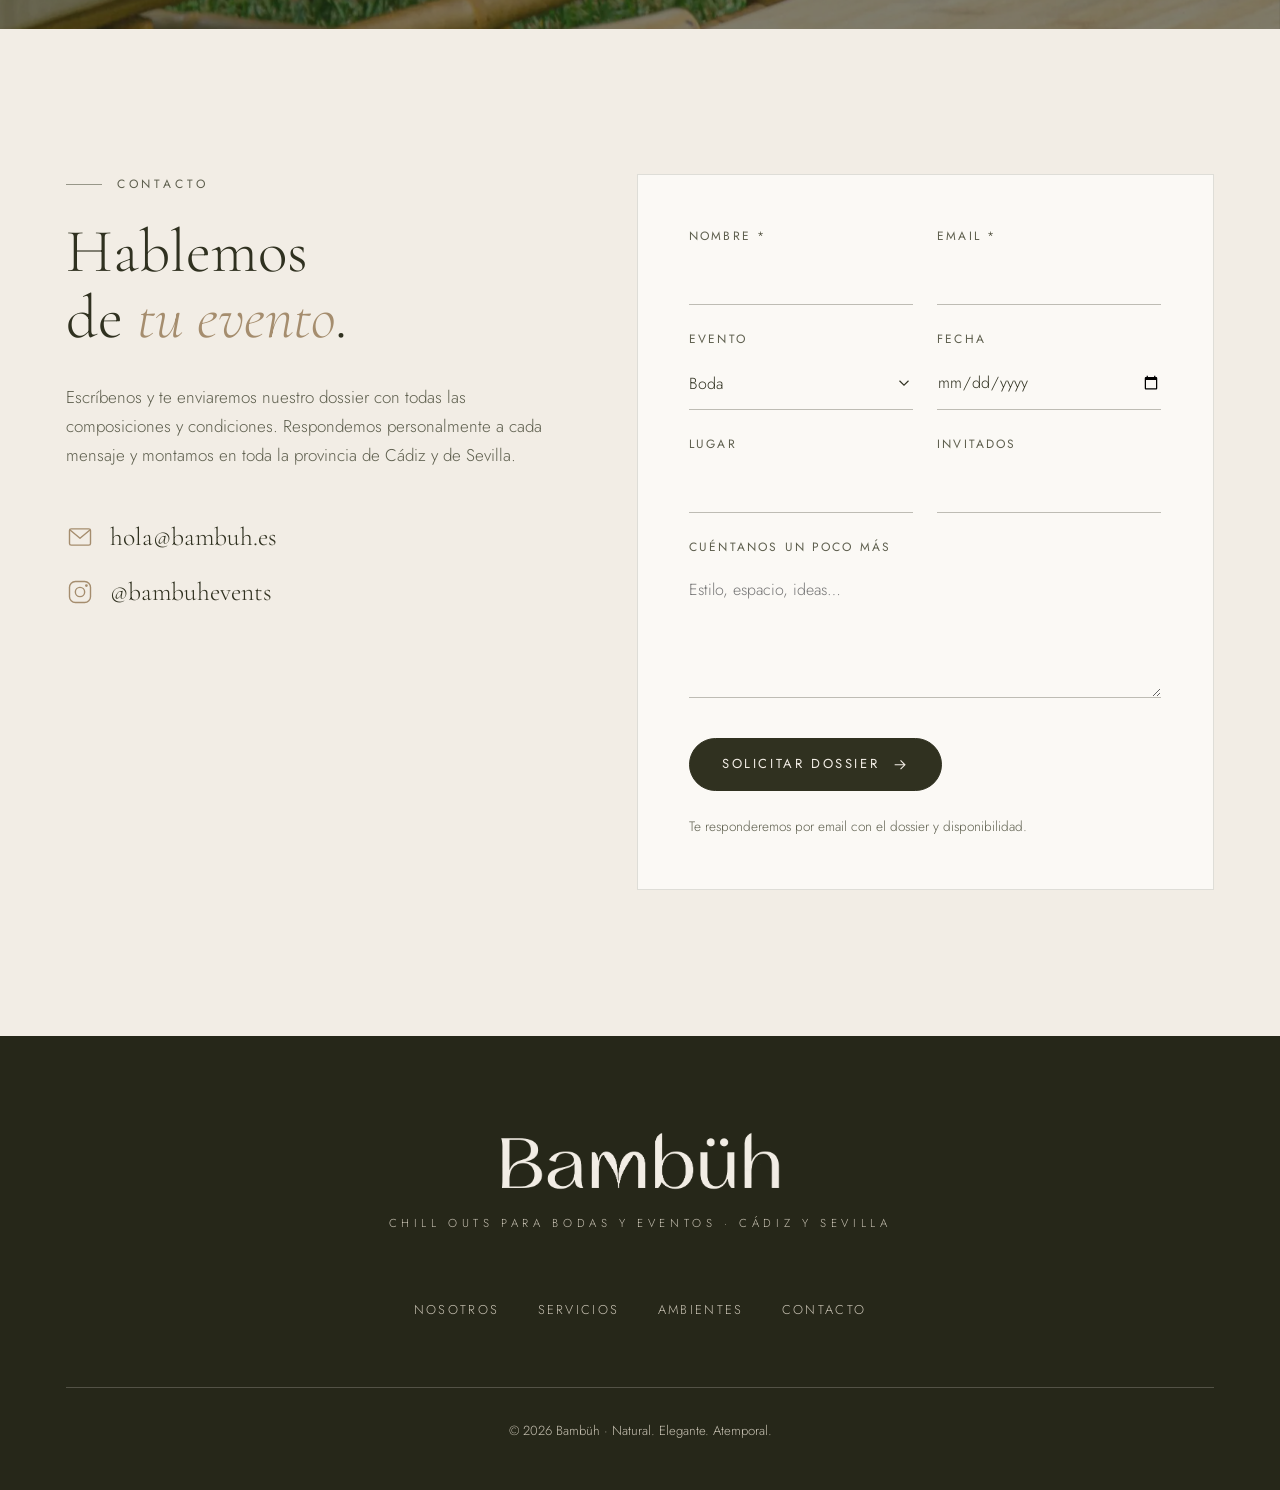
==== commit 9bb2612a: "Mejora el rendimiento de carga sin cambiar el diseño - Aloja Cormorant Garamond y Jost en assets/fon" ====
--- a/index.html
+++ b/index.html
@@ -42,14 +42,14 @@
     ]
   }
   </script>
-  <link rel="preload" as="image" href="assets/img/chill-out-boda-jardin-1600.jpg" imagesrcset="assets/img/chill-out-boda-jardin-1000.jpg 1000w, assets/img/chill-out-boda-jardin-1600.jpg 1600w, assets/img/chill-out-boda-jardin-2400.jpg 2400w" imagesizes="100vw" fetchpriority="high">
+  <link rel="preload" as="image" type="image/webp" imagesrcset="assets/img/chill-out-boda-jardin-1000.webp 1000w, assets/img/chill-out-boda-jardin-1600.webp 1600w, assets/img/chill-out-boda-jardin-2400.webp 2400w" imagesizes="100vw" fetchpriority="high">
   <link rel="icon" type="image/png" sizes="64x64" href="assets/img/favicon.png">
   <link rel="icon" type="image/png" sizes="32x32" href="assets/img/favicon-32.png">
   <link rel="apple-touch-icon" href="assets/img/apple-touch-icon.png">
-  <link rel="preconnect" href="https://fonts.googleapis.com">
-  <link rel="preconnect" href="https://fonts.gstatic.com" crossorigin>
-  <link href="https://fonts.googleapis.com/css2?family=Cormorant+Garamond:ital,wght@0,300;0,400;0,500;1,300;1,400&family=Jost:wght@300;400;500&display=swap" rel="stylesheet">
-  <link rel="stylesheet" href="css/styles.css?v=9">
+  <link rel="preload" href="assets/fonts/cormorant-garamond.woff2" as="font" type="font/woff2" crossorigin>
+  <link rel="preload" href="assets/fonts/cormorant-garamond-italic.woff2" as="font" type="font/woff2" crossorigin>
+  <link rel="preload" href="assets/fonts/jost.woff2" as="font" type="font/woff2" crossorigin>
+  <link rel="stylesheet" href="css/styles.css?v=10">
 </head>
 <body>
   <a class="skip-link" href="#main">Saltar al contenido</a>
@@ -86,7 +86,10 @@
     <!-- Hero -->
     <section class="hero" id="inicio">
       <div class="hero__media">
-        <img src="assets/img/chill-out-boda-jardin-1600.jpg" srcset="assets/img/chill-out-boda-jardin-1000.jpg 1000w, assets/img/chill-out-boda-jardin-1600.jpg 1600w, assets/img/chill-out-boda-jardin-2400.jpg 2400w" sizes="100vw" alt="Zona chill out para boda con sofá, butacas y mesa baja de bambú sobre el césped de un jardín" class="hero__img" width="2400" height="1600" fetchpriority="high">
+        <picture>
+          <source type="image/webp" srcset="assets/img/chill-out-boda-jardin-1000.webp 1000w, assets/img/chill-out-boda-jardin-1600.webp 1600w, assets/img/chill-out-boda-jardin-2400.webp 2400w" sizes="100vw">
+          <img src="assets/img/chill-out-boda-jardin-1600.jpg" srcset="assets/img/chill-out-boda-jardin-1000.jpg 1000w, assets/img/chill-out-boda-jardin-1600.jpg 1600w, assets/img/chill-out-boda-jardin-2400.jpg 2400w" sizes="100vw" alt="Zona chill out para boda con sofá, butacas y mesa baja de bambú sobre el césped de un jardín" class="hero__img" width="2400" height="1600" fetchpriority="high">
+        </picture>
       </div>
       <div class="hero__veil" aria-hidden="true"></div>
       <div class="hero__content container">
@@ -121,7 +124,10 @@
         </div>
         <figure class="about__media">
           <div class="about__photo reveal-img">
-            <img src="assets/img/butaca-bambu-boda-800.jpg" srcset="assets/img/butaca-bambu-boda-800.jpg 800w, assets/img/butaca-bambu-boda-1200.jpg 1200w" sizes="(min-width: 900px) 45vw, 100vw" alt="Butaca de bambú con cojín de algodón crudo junto a una mesa baja y un sofá, sobre el césped de un jardín" width="1200" height="1500" loading="lazy">
+            <picture>
+              <source type="image/webp" srcset="assets/img/butaca-bambu-boda-800.webp 800w, assets/img/butaca-bambu-boda-1200.webp 1200w" sizes="(min-width: 900px) 45vw, 100vw">
+              <img src="assets/img/butaca-bambu-boda-800.jpg" srcset="assets/img/butaca-bambu-boda-800.jpg 800w, assets/img/butaca-bambu-boda-1200.jpg 1200w" sizes="(min-width: 900px) 45vw, 100vw" alt="Butaca de bambú con cojín de algodón crudo junto a una mesa baja y un sofá, sobre el césped de un jardín" width="1200" height="1500" loading="lazy">
+            </picture>
           </div>
           <img src="assets/img/monogram-dark.png" alt="" aria-hidden="true" class="about__monogram" width="96" height="148" loading="lazy">
         </figure>
@@ -163,7 +169,10 @@
         <div class="services__grid">
           <article class="service service--featured reveal">
             <div class="service__media">
-              <img src="assets/img/sofa-bambu-chill-out-boda-1000.jpg" srcset="assets/img/sofa-bambu-chill-out-boda-1000.jpg 1000w, assets/img/sofa-bambu-chill-out-boda-1600.jpg 1600w" sizes="(min-width: 768px) 55vw, 100vw" alt="Sofá de bambú con cojines blancos y mesa baja de bambú iluminados por el sol de la tarde sobre el césped" width="1600" height="1200" loading="lazy">
+              <picture>
+                <source type="image/webp" srcset="assets/img/sofa-bambu-chill-out-boda-1000.webp 1000w, assets/img/sofa-bambu-chill-out-boda-1600.webp 1600w" sizes="(min-width: 768px) 55vw, 100vw">
+                <img src="assets/img/sofa-bambu-chill-out-boda-1000.jpg" srcset="assets/img/sofa-bambu-chill-out-boda-1000.jpg 1000w, assets/img/sofa-bambu-chill-out-boda-1600.jpg 1600w" sizes="(min-width: 768px) 55vw, 100vw" alt="Sofá de bambú con cojines blancos y mesa baja de bambú iluminados por el sol de la tarde sobre el césped" width="1600" height="1200" loading="lazy">
+              </picture>
             </div>
             <div class="service__body">
               <span class="badge">Disponible</span>
@@ -235,19 +244,31 @@
 
         <div class="gallery__grid">
           <figure class="gallery__item gallery__item--wide reveal-img">
-            <img src="assets/img/cojin-sofa-bambu-1000.jpg" srcset="assets/img/cojin-sofa-bambu-1000.jpg 1000w, assets/img/cojin-sofa-bambu-1800.jpg 1800w" sizes="(min-width: 700px) 66vw, 100vw" alt="Cojín blanco sobre un sofá de bambú, con la mesa baja de bambú en primer plano" width="1800" height="900" loading="lazy">
+            <picture>
+              <source type="image/webp" srcset="assets/img/cojin-sofa-bambu-1000.webp 1000w, assets/img/cojin-sofa-bambu-1800.webp 1800w" sizes="(min-width: 700px) 66vw, 100vw">
+              <img src="assets/img/cojin-sofa-bambu-1000.jpg" srcset="assets/img/cojin-sofa-bambu-1000.jpg 1000w, assets/img/cojin-sofa-bambu-1800.jpg 1800w" sizes="(min-width: 700px) 66vw, 100vw" alt="Cojín blanco sobre un sofá de bambú, con la mesa baja de bambú en primer plano" width="1800" height="900" loading="lazy">
+            </picture>
             <figcaption>Materiales nobles</figcaption>
           </figure>
           <figure class="gallery__item gallery__item--tall reveal-img">
-            <img src="assets/img/butaca-bambu-jardin-700.jpg" srcset="assets/img/butaca-bambu-jardin-700.jpg 700w, assets/img/butaca-bambu-jardin-1000.jpg 1000w" sizes="(min-width: 700px) 33vw, 100vw" alt="Brazo de una butaca de bambú con cojines blancos y el jardín desenfocado al fondo" width="1000" height="1500" loading="lazy">
+            <picture>
+              <source type="image/webp" srcset="assets/img/butaca-bambu-jardin-700.webp 700w, assets/img/butaca-bambu-jardin-1000.webp 1000w" sizes="(min-width: 700px) 33vw, 100vw">
+              <img src="assets/img/butaca-bambu-jardin-700.jpg" srcset="assets/img/butaca-bambu-jardin-700.jpg 700w, assets/img/butaca-bambu-jardin-1000.jpg 1000w" sizes="(min-width: 700px) 33vw, 100vw" alt="Brazo de una butaca de bambú con cojines blancos y el jardín desenfocado al fondo" width="1000" height="1500" loading="lazy">
+            </picture>
             <figcaption>Bambú natural</figcaption>
           </figure>
           <figure class="gallery__item reveal-img">
-            <img src="assets/img/cojin-algodon-butaca-bambu-800.jpg" srcset="assets/img/cojin-algodon-butaca-bambu-800.jpg 800w, assets/img/cojin-algodon-butaca-bambu-1200.jpg 1200w" sizes="(min-width: 700px) 33vw, 100vw" alt="Detalle de cojín de algodón crudo junto al brazo de bambú de una butaca" width="1200" height="900" loading="lazy">
+            <picture>
+              <source type="image/webp" srcset="assets/img/cojin-algodon-butaca-bambu-800.webp 800w, assets/img/cojin-algodon-butaca-bambu-1200.webp 1200w" sizes="(min-width: 700px) 33vw, 100vw">
+              <img src="assets/img/cojin-algodon-butaca-bambu-800.jpg" srcset="assets/img/cojin-algodon-butaca-bambu-800.jpg 800w, assets/img/cojin-algodon-butaca-bambu-1200.jpg 1200w" sizes="(min-width: 700px) 33vw, 100vw" alt="Detalle de cojín de algodón crudo junto al brazo de bambú de una butaca" width="1200" height="900" loading="lazy">
+            </picture>
             <figcaption>Textiles naturales</figcaption>
           </figure>
           <figure class="gallery__item reveal-img">
-            <img src="assets/img/mesa-bambu-bambuh-800.jpg" srcset="assets/img/mesa-bambu-bambuh-800.jpg 800w, assets/img/mesa-bambu-bambuh-1200.jpg 1200w" sizes="(min-width: 700px) 33vw, 100vw" alt="Mano sosteniendo un móvil con el nombre Bambüh sobre una mesa de bambú" width="1200" height="900" loading="lazy">
+            <picture>
+              <source type="image/webp" srcset="assets/img/mesa-bambu-bambuh-800.webp 800w, assets/img/mesa-bambu-bambuh-1200.webp 1200w" sizes="(min-width: 700px) 33vw, 100vw">
+              <img src="assets/img/mesa-bambu-bambuh-800.jpg" srcset="assets/img/mesa-bambu-bambuh-800.jpg 800w, assets/img/mesa-bambu-bambuh-1200.jpg 1200w" sizes="(min-width: 700px) 33vw, 100vw" alt="Mano sosteniendo un móvil con el nombre Bambüh sobre una mesa de bambú" width="1200" height="900" loading="lazy">
+            </picture>
             <figcaption>Identidad Bambüh</figcaption>
           </figure>
         </div>
@@ -289,7 +310,10 @@
     <!-- Frase -->
     <section class="quote" aria-label="Lema">
       <div class="quote__media" aria-hidden="true">
-        <img src="assets/img/sofa-bambu-palmera-jardin-1000.jpg" srcset="assets/img/sofa-bambu-palmera-jardin-1000.jpg 1000w, assets/img/sofa-bambu-palmera-jardin-1920.jpg 1920w" sizes="100vw" alt="" data-parallax width="1920" height="1080" loading="lazy">
+        <picture>
+          <source type="image/webp" srcset="assets/img/sofa-bambu-palmera-jardin-1000.webp 1000w, assets/img/sofa-bambu-palmera-jardin-1920.webp 1920w" sizes="100vw">
+          <img src="assets/img/sofa-bambu-palmera-jardin-1000.jpg" srcset="assets/img/sofa-bambu-palmera-jardin-1000.jpg 1000w, assets/img/sofa-bambu-palmera-jardin-1920.jpg 1920w" sizes="100vw" alt="" data-parallax width="1920" height="1080" loading="lazy">
+        </picture>
       </div>
       <div class="quote__veil" aria-hidden="true"></div>
       <blockquote class="quote__text container">
@@ -392,6 +416,6 @@
     </div>
   </footer>
 
-  <script src="js/main.js?v=9" defer></script>
+  <script src="js/main.js?v=10" defer></script>
 </body>
 </html>
--- a/css/styles.css
+++ b/css/styles.css
@@ -2,6 +2,11 @@
    BAMBÜH — Chill outs para eventos
    Paleta tomada de la identidad: oliva, arena, lino, salvia y crema.
    ========================================================================== */
+
+/* Fuentes alojadas en la propia web (subconjunto latino, variables) */
+@font-face { font-family: "Cormorant Garamond"; font-style: normal; font-weight: 300 500; font-display: swap; src: url("../assets/fonts/cormorant-garamond.woff2") format("woff2"); }
+@font-face { font-family: "Cormorant Garamond"; font-style: italic; font-weight: 300 400; font-display: swap; src: url("../assets/fonts/cormorant-garamond-italic.woff2") format("woff2"); }
+@font-face { font-family: "Jost"; font-style: normal; font-weight: 300 500; font-display: swap; src: url("../assets/fonts/jost.woff2") format("woff2"); }
 
 :root {
   /* Primitivos de marca */
@@ -79,6 +84,7 @@
   overflow-x: hidden;
 }
 img { display: block; max-width: 100%; height: auto; }
+picture { display: contents; }
 a { color: inherit; text-decoration: none; }
 ul[role="list"], ol[role="list"] { list-style: none; padding: 0; }
 button, input, select, textarea { font: inherit; color: inherit; }
@@ -697,10 +703,10 @@
 @media (max-width: 767px) { .js .reveal { transform: translateY(18px); transition-duration: .8s; } }
 
 .js .reveal-img { clip-path: inset(12% 0 12% 0); transition: clip-path 1.4s var(--ease-out); transition-delay: var(--delay, 0s); }
-.js .reveal-img > img:first-child { transform: scale(1.18); transition: transform 1.8s var(--ease-out); transition-delay: var(--delay, 0s); }
+.js .reveal-img > img:first-child, .js .reveal-img > picture:first-child > img { transform: scale(1.18); transition: transform 1.8s var(--ease-out); transition-delay: var(--delay, 0s); }
 .js .reveal-img.is-visible { clip-path: inset(0 0 0 0); }
-.js .reveal-img.is-visible > img:first-child { transform: scale(1); }
-.js .gallery__item.reveal-img.is-visible:hover > img:first-child { transform: scale(1.06); transition-duration: 1.6s; transition-delay: 0s; }
+.js .reveal-img.is-visible > img:first-child, .js .reveal-img.is-visible > picture:first-child > img { transform: scale(1); }
+.js .gallery__item.reveal-img.is-visible:hover > img:first-child, .js .gallery__item.reveal-img.is-visible:hover > picture:first-child > img { transform: scale(1.06); transition-duration: 1.6s; transition-delay: 0s; }
 
 /* ---------- Movimiento reducido ---------- */
 @media (prefers-reduced-motion: reduce) {
@@ -708,7 +714,7 @@
   *, *::before, *::after { animation-duration: .01ms !important; animation-iteration-count: 1 !important; transition-duration: .01ms !important; transition-delay: 0s !important; }
   .hero__img { transform: none; }
   .mobile-bar { transition: none; }
-  [data-hero], .js .reveal, .js .reveal-img, .js .reveal-img > img:first-child { opacity: 1 !important; transform: none !important; clip-path: none !important; }
+  [data-hero], .js .reveal, .js .reveal-img, .js .reveal-img > img:first-child, .js .reveal-img > picture:first-child > img { opacity: 1 !important; transform: none !important; clip-path: none !important; }
 }
 
 /* ---------- Página 404 ---------- */
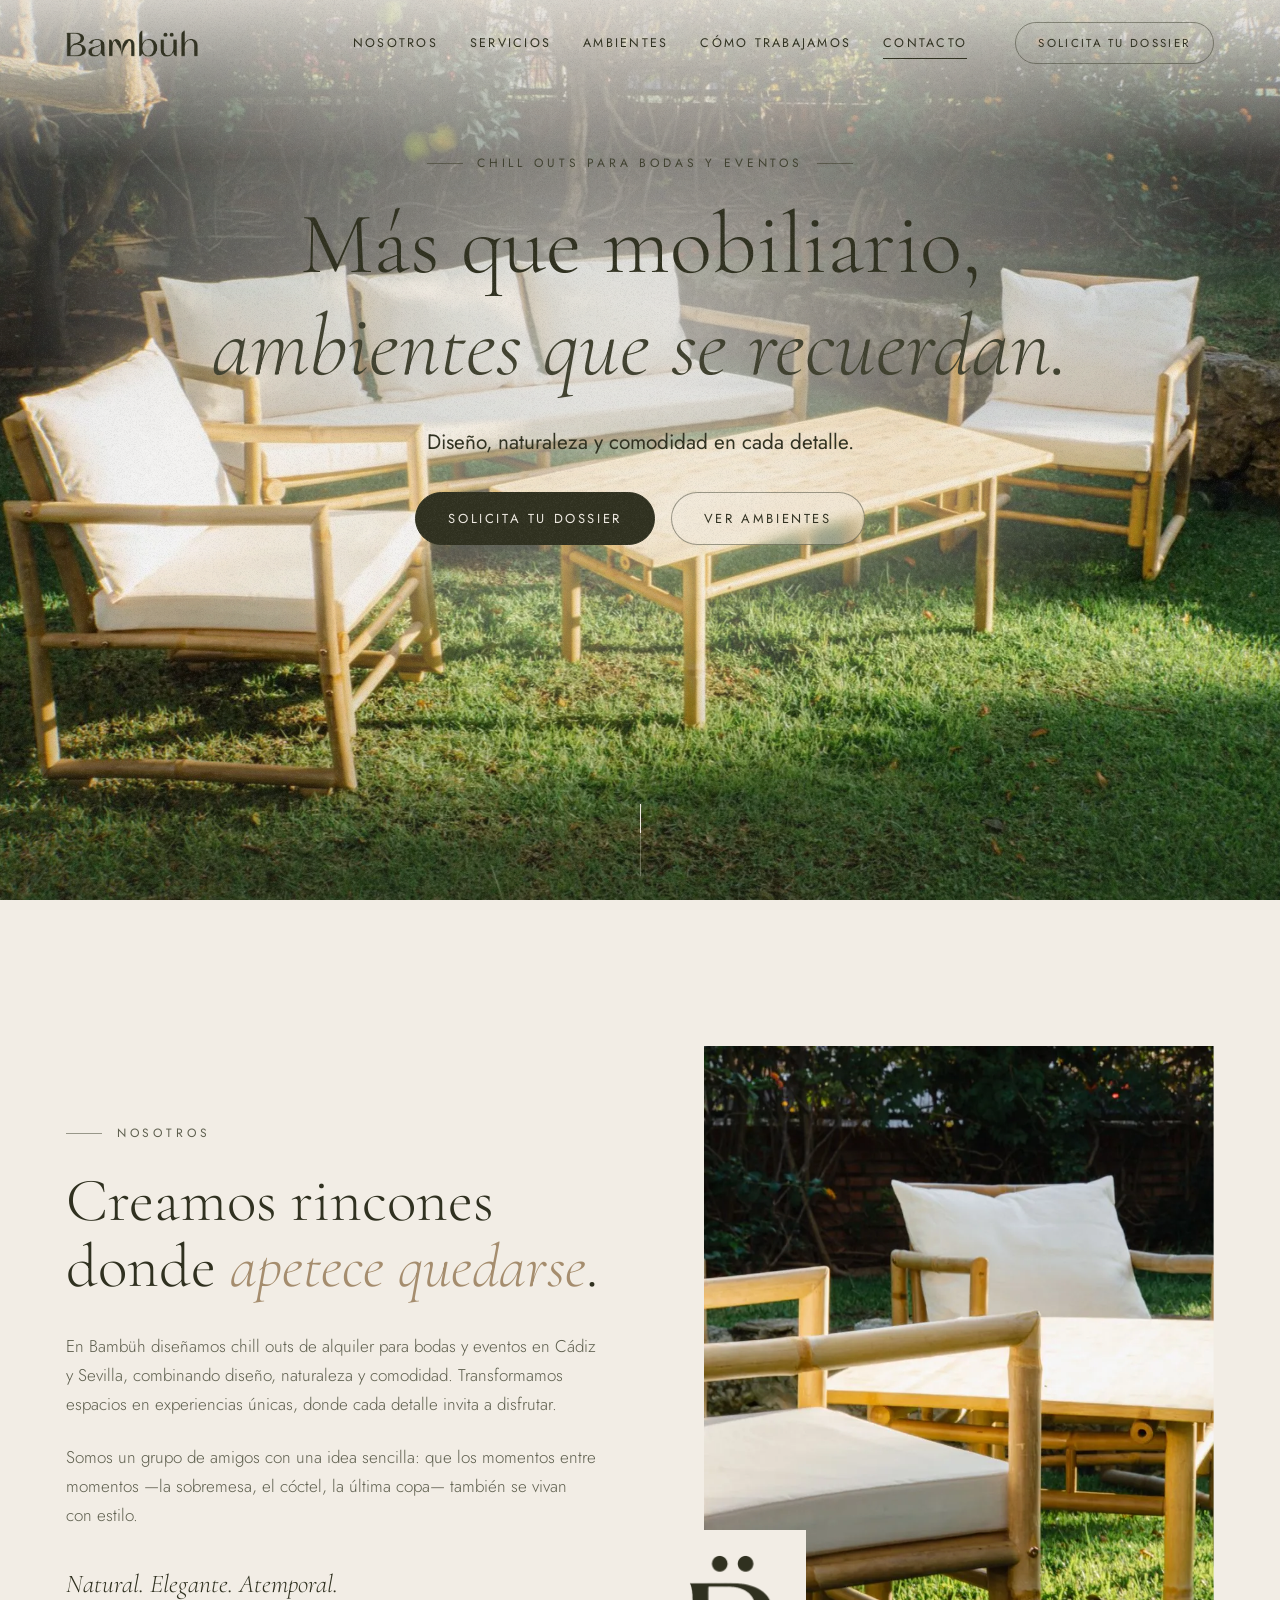
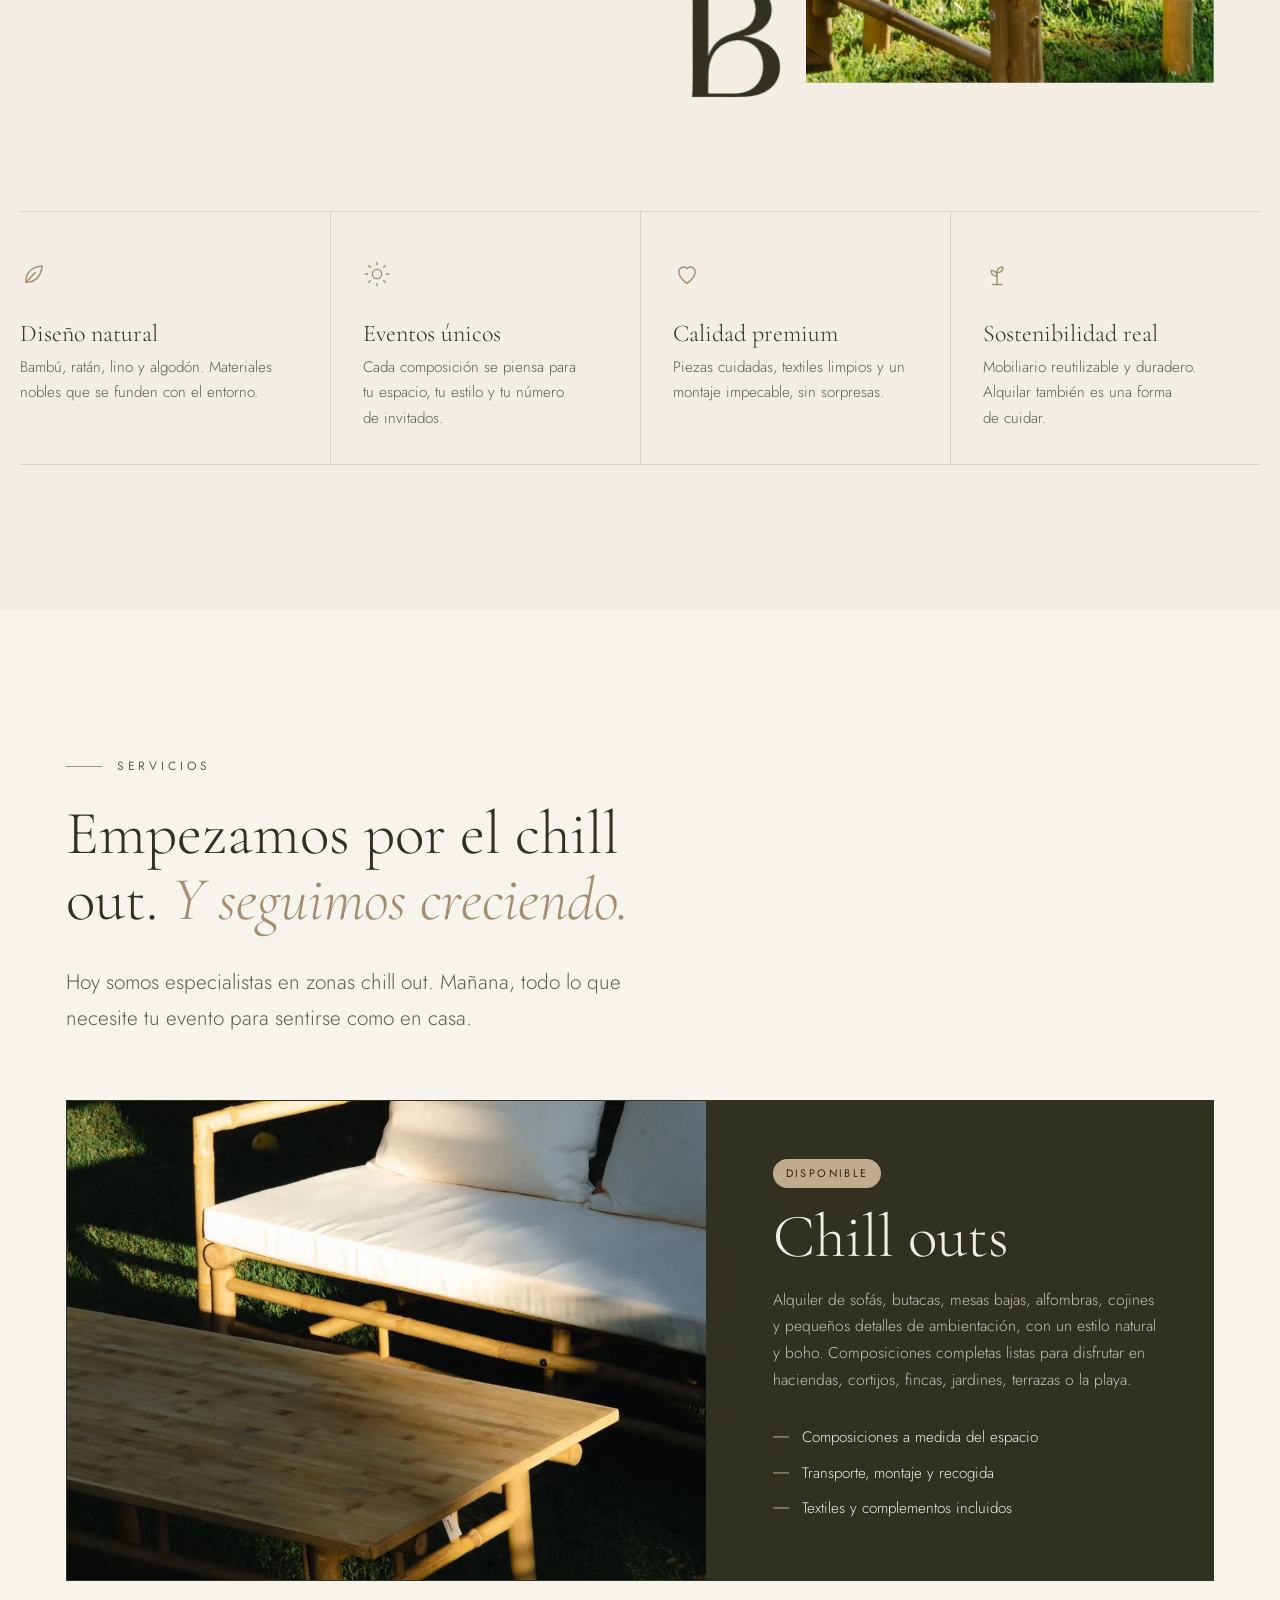
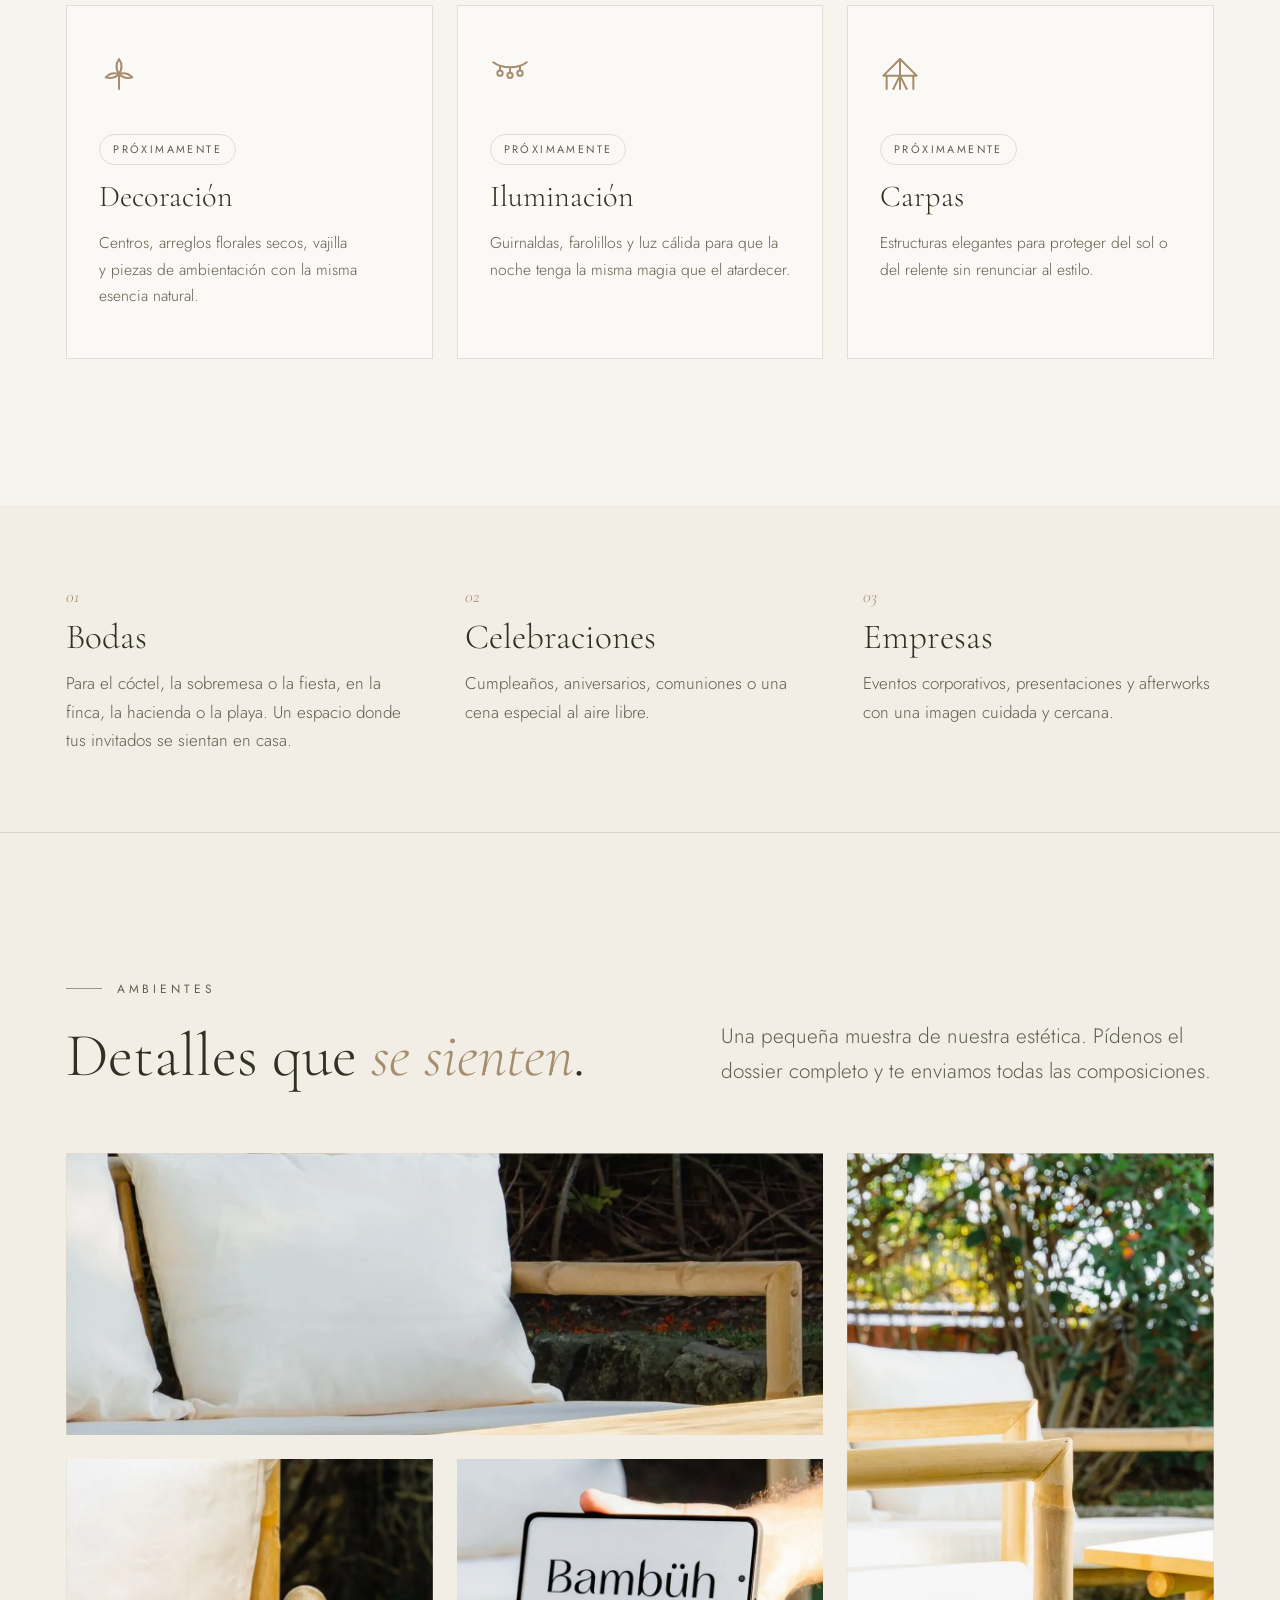
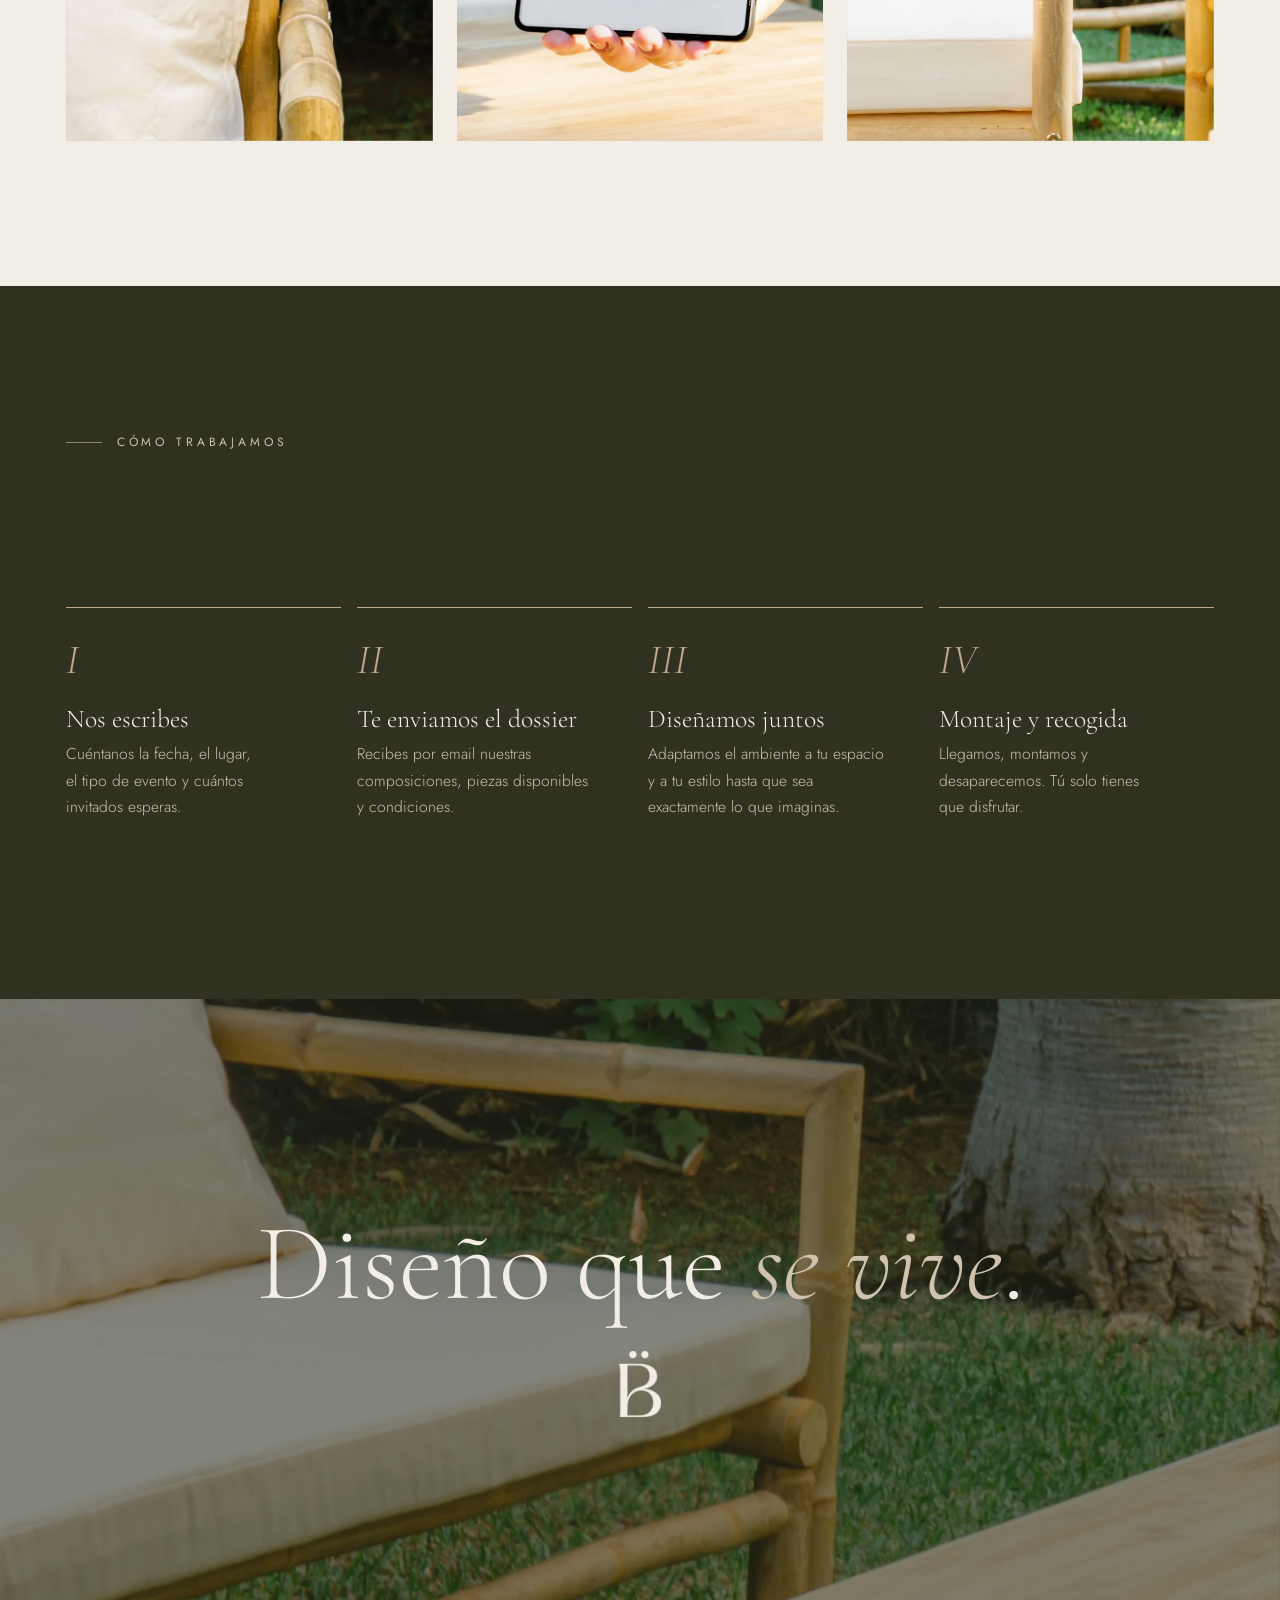
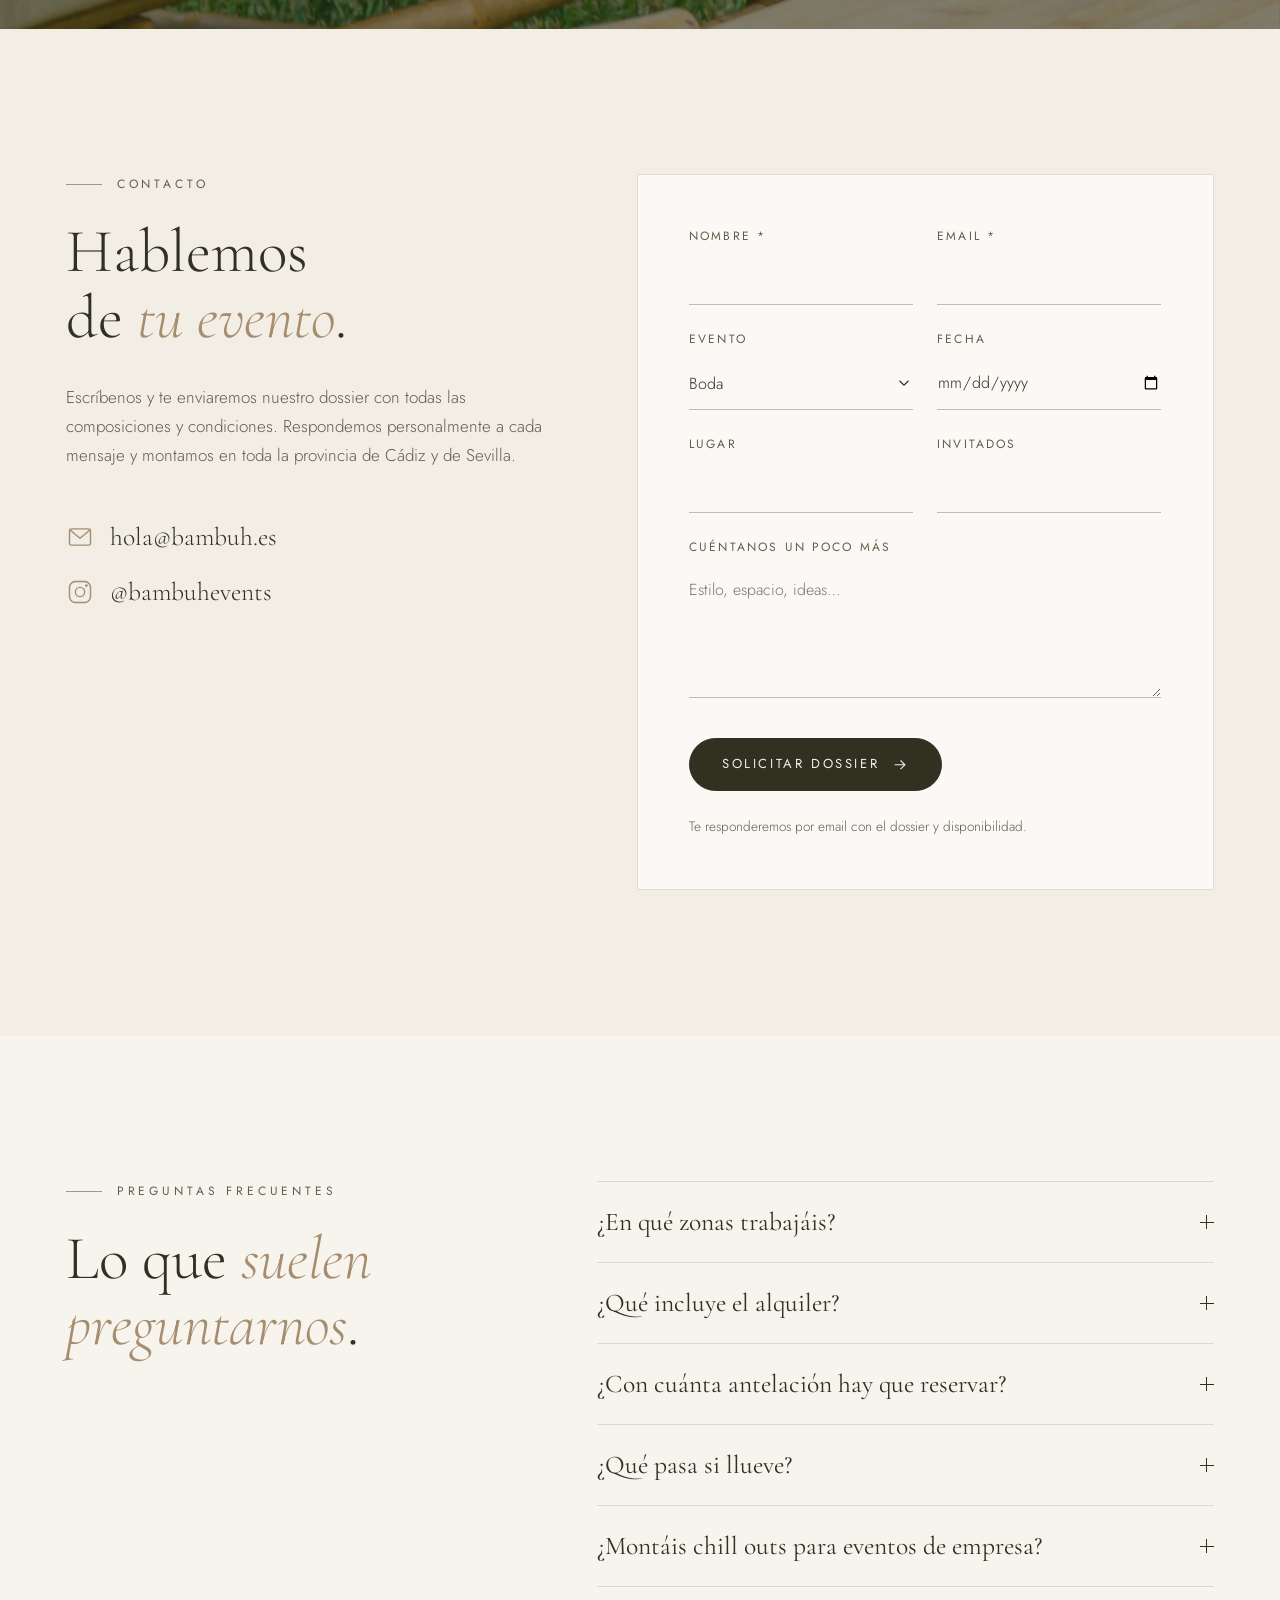
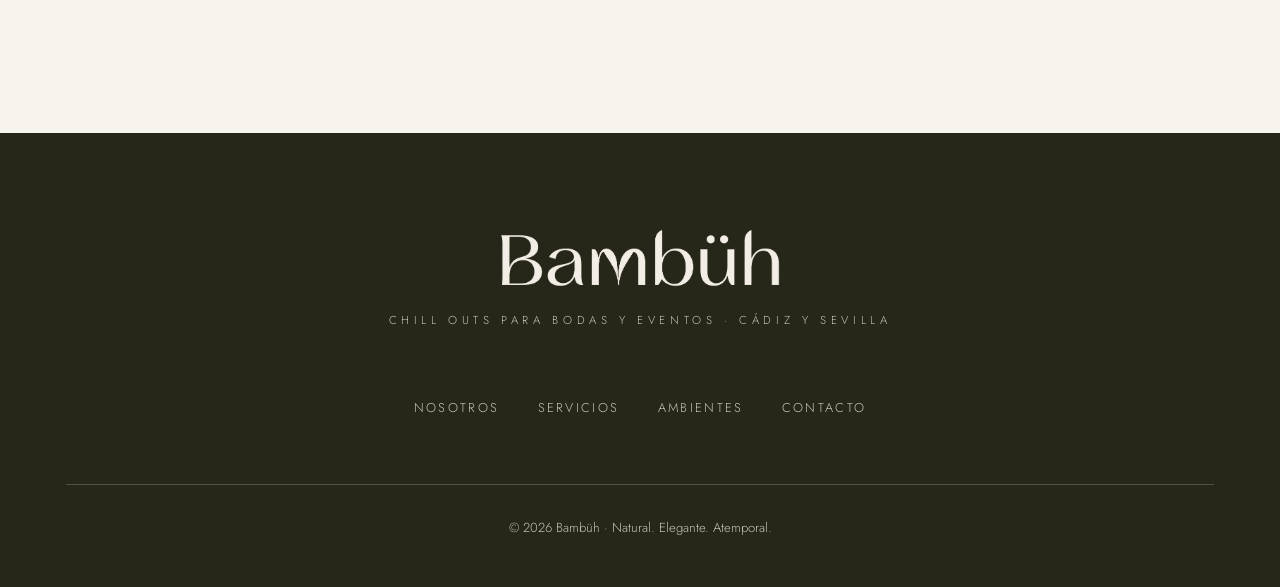
==== commit 590014d1: "Añade preguntas frecuentes debajo del formulario de contacto Cinco preguntas en desplegable (zonas, " ====
--- a/index.html
+++ b/index.html
@@ -49,7 +49,7 @@
   <link rel="preload" href="assets/fonts/cormorant-garamond.woff2" as="font" type="font/woff2" crossorigin>
   <link rel="preload" href="assets/fonts/cormorant-garamond-italic.woff2" as="font" type="font/woff2" crossorigin>
   <link rel="preload" href="assets/fonts/jost.woff2" as="font" type="font/woff2" crossorigin>
-  <link rel="stylesheet" href="css/styles.css?v=10">
+  <link rel="stylesheet" href="css/styles.css?v=11">
 </head>
 <body>
   <a class="skip-link" href="#main">Saltar al contenido</a>
@@ -393,6 +393,38 @@
         </form>
       </div>
     </section>
+
+    <!-- Preguntas frecuentes -->
+    <section class="section faq" id="preguntas" aria-labelledby="faq-title">
+      <div class="container faq__grid">
+        <header class="faq__head">
+          <p class="eyebrow reveal">Preguntas frecuentes</p>
+          <h2 class="section-title reveal" id="faq-title">Lo que <em>suelen preguntarnos</em>.</h2>
+        </header>
+        <div class="faq__list reveal">
+          <details class="faq__item" name="faq">
+            <summary class="faq__q">¿En qué zonas trabajáis?</summary>
+            <div class="faq__a"><p>Montamos en toda la provincia de Cádiz y de Sevilla: fincas, haciendas, cortijos, jardines, terrazas y playa. Si tu evento es fuera de esta zona, pregúntanos.</p></div>
+          </details>
+          <details class="faq__item" name="faq">
+            <summary class="faq__q">¿Qué incluye el alquiler?</summary>
+            <div class="faq__a"><p>Sofás, butacas, mesas bajas, cojines y detalles de ambientación, además del transporte, el montaje y la recogida. Tú no tienes que mover nada.</p></div>
+          </details>
+          <details class="faq__item" name="faq">
+            <summary class="faq__q">¿Con cuánta antelación hay que reservar?</summary>
+            <div class="faq__a"><p>Recomendamos reservar con unos 3 meses de antelación. Si tu fecha está más cerca, escríbenos igualmente y vemos disponibilidad.</p></div>
+          </details>
+          <details class="faq__item" name="faq">
+            <summary class="faq__q">¿Qué pasa si llueve?</summary>
+            <div class="faq__a"><p>Si hay previsión de lluvia, lo hablamos contigo y con el espacio para buscar una zona cubierta donde montar el chill out.</p></div>
+          </details>
+          <details class="faq__item" name="faq">
+            <summary class="faq__q">¿Montáis chill outs para eventos de empresa?</summary>
+            <div class="faq__a"><p>Sí. Además de bodas, montamos chill outs para eventos corporativos, presentaciones y afterworks, y también para celebraciones como cumpleaños, comuniones o aniversarios.</p></div>
+          </details>
+        </div>
+      </div>
+    </section>
   </main>
 
   <div class="mobile-bar" id="mobileBar" aria-hidden="true">
@@ -416,6 +448,6 @@
     </div>
   </footer>
 
-  <script src="js/main.js?v=10" defer></script>
+  <script src="js/main.js?v=11" defer></script>
 </body>
 </html>
--- a/css/styles.css
+++ b/css/styles.css
@@ -454,6 +454,37 @@
 .quote__text em { color: var(--linen-300); }
 .quote__mono { width: 44px; opacity: .85; }
 
+/* ---------- Preguntas frecuentes ---------- */
+.faq { background: var(--bg-alt); }
+.faq__grid { display: grid; gap: var(--space-4); }
+@media (min-width: 960px) { .faq__grid { grid-template-columns: 1fr 1.4fr; gap: clamp(3rem, 7vw, 7rem); align-items: start; } }
+.faq__list { border-top: 1px solid var(--line); }
+.faq__item { border-bottom: 1px solid var(--line); interpolate-size: allow-keywords; }
+.faq__q {
+  list-style: none; cursor: pointer;
+  display: flex; align-items: center; justify-content: space-between; gap: var(--space-3);
+  padding: var(--space-3) 0;
+  font-family: var(--font-display); font-weight: 400; font-size: clamp(1.3rem, 1.15rem + .6vw, 1.6rem); line-height: 1.25;
+  color: var(--text);
+  transition: color var(--dur-fast) var(--ease-out);
+}
+.faq__q::-webkit-details-marker { display: none; }
+/* Signo + que gira a − al abrir */
+.faq__q::after {
+  content: ""; flex: none; width: 14px; height: 14px;
+  background:
+    linear-gradient(currentColor, currentColor) center / 100% 1px no-repeat,
+    linear-gradient(currentColor, currentColor) center / 1px 100% no-repeat;
+  transition: transform var(--dur) var(--ease-out), background-size var(--dur) var(--ease-out);
+}
+.faq__item[open] > .faq__q::after { transform: rotate(180deg); background-size: 100% 1px, 1px 0; }
+.faq__q:hover { color: var(--accent); }
+.faq__q:focus-visible { outline: 1px solid var(--focus); outline-offset: 4px; }
+.faq__a { padding-bottom: var(--space-3); color: var(--text-muted); max-width: 38rem; }
+/* Apertura suave donde el navegador lo permite; en el resto se abre sin animación */
+.faq__item::details-content { block-size: 0; overflow: hidden; transition: block-size var(--dur) var(--ease-out), content-visibility var(--dur) allow-discrete; }
+.faq__item[open]::details-content { block-size: auto; }
+
 /* ---------- Contacto ---------- */
 .contact__grid { display: grid; gap: var(--space-6); }
 @media (min-width: 960px) { .contact__grid { grid-template-columns: 1fr 1.2fr; gap: clamp(3rem, 7vw, 7rem); } }
